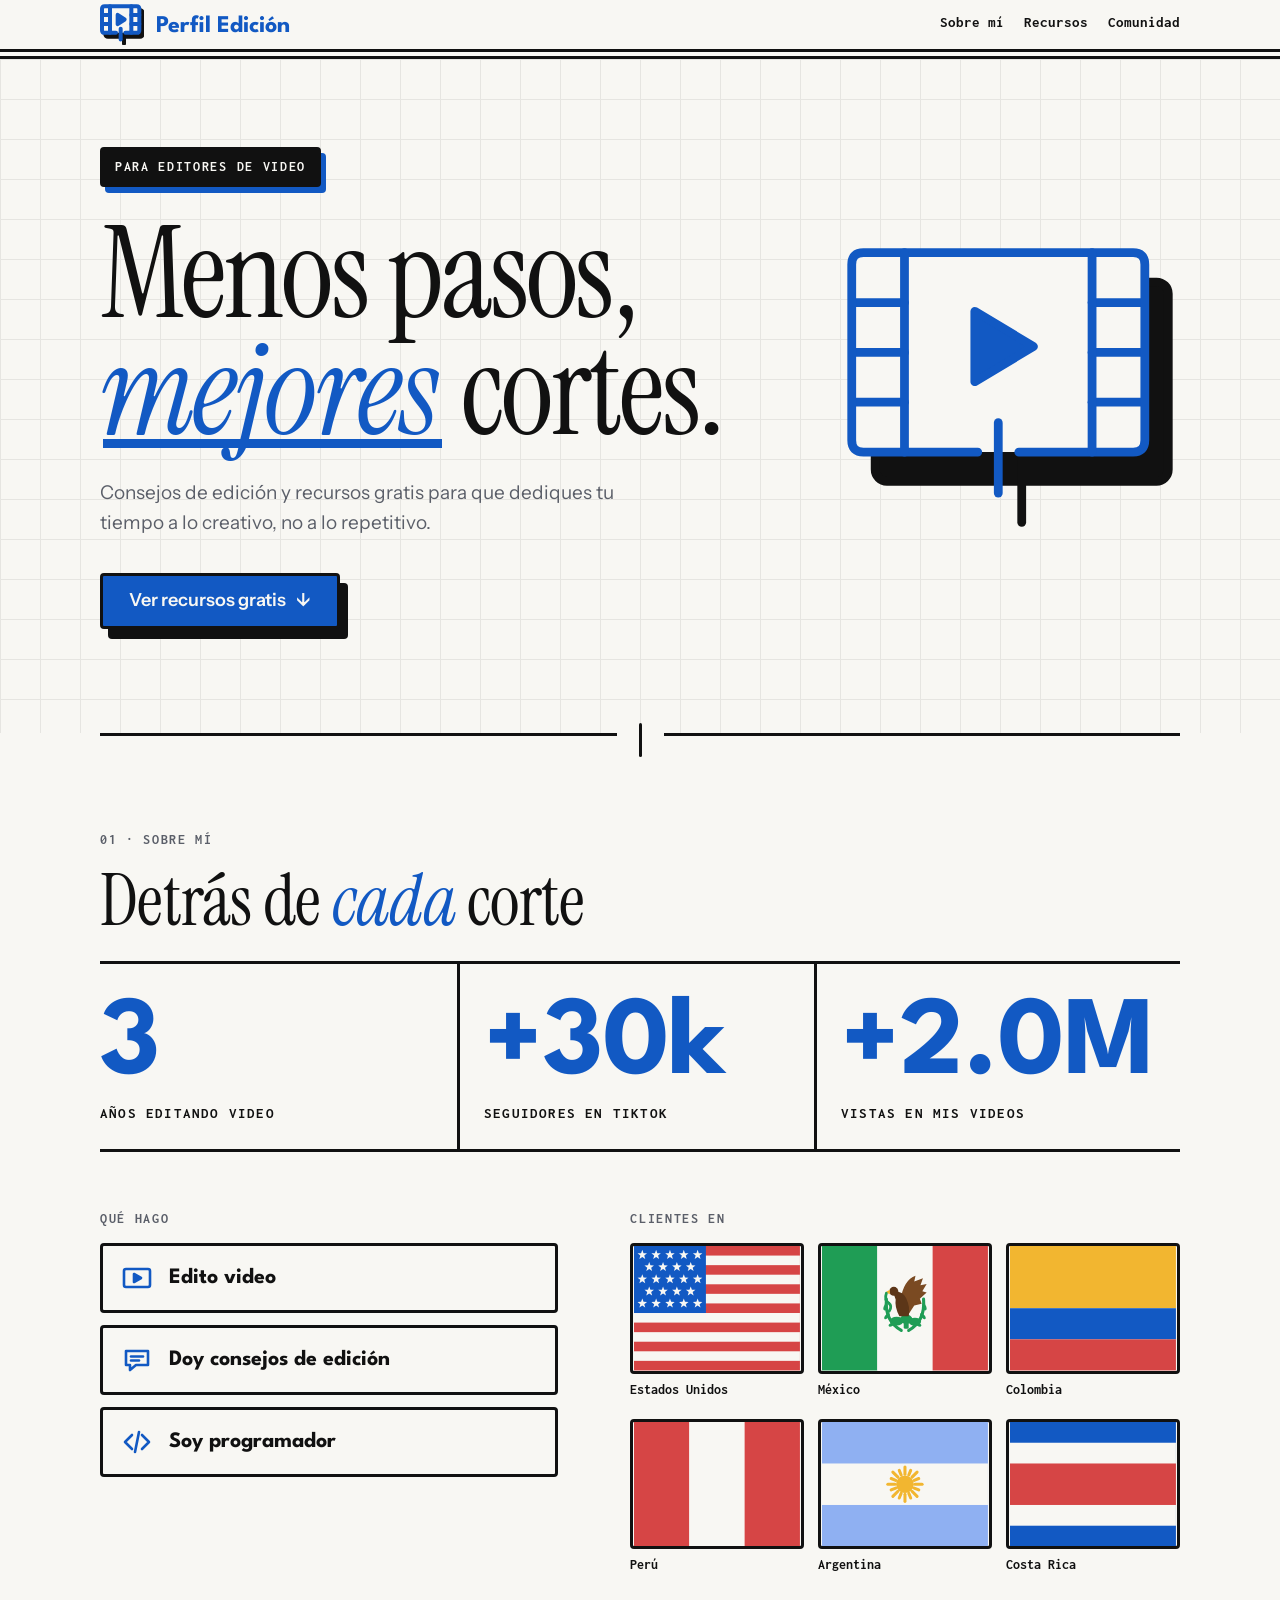
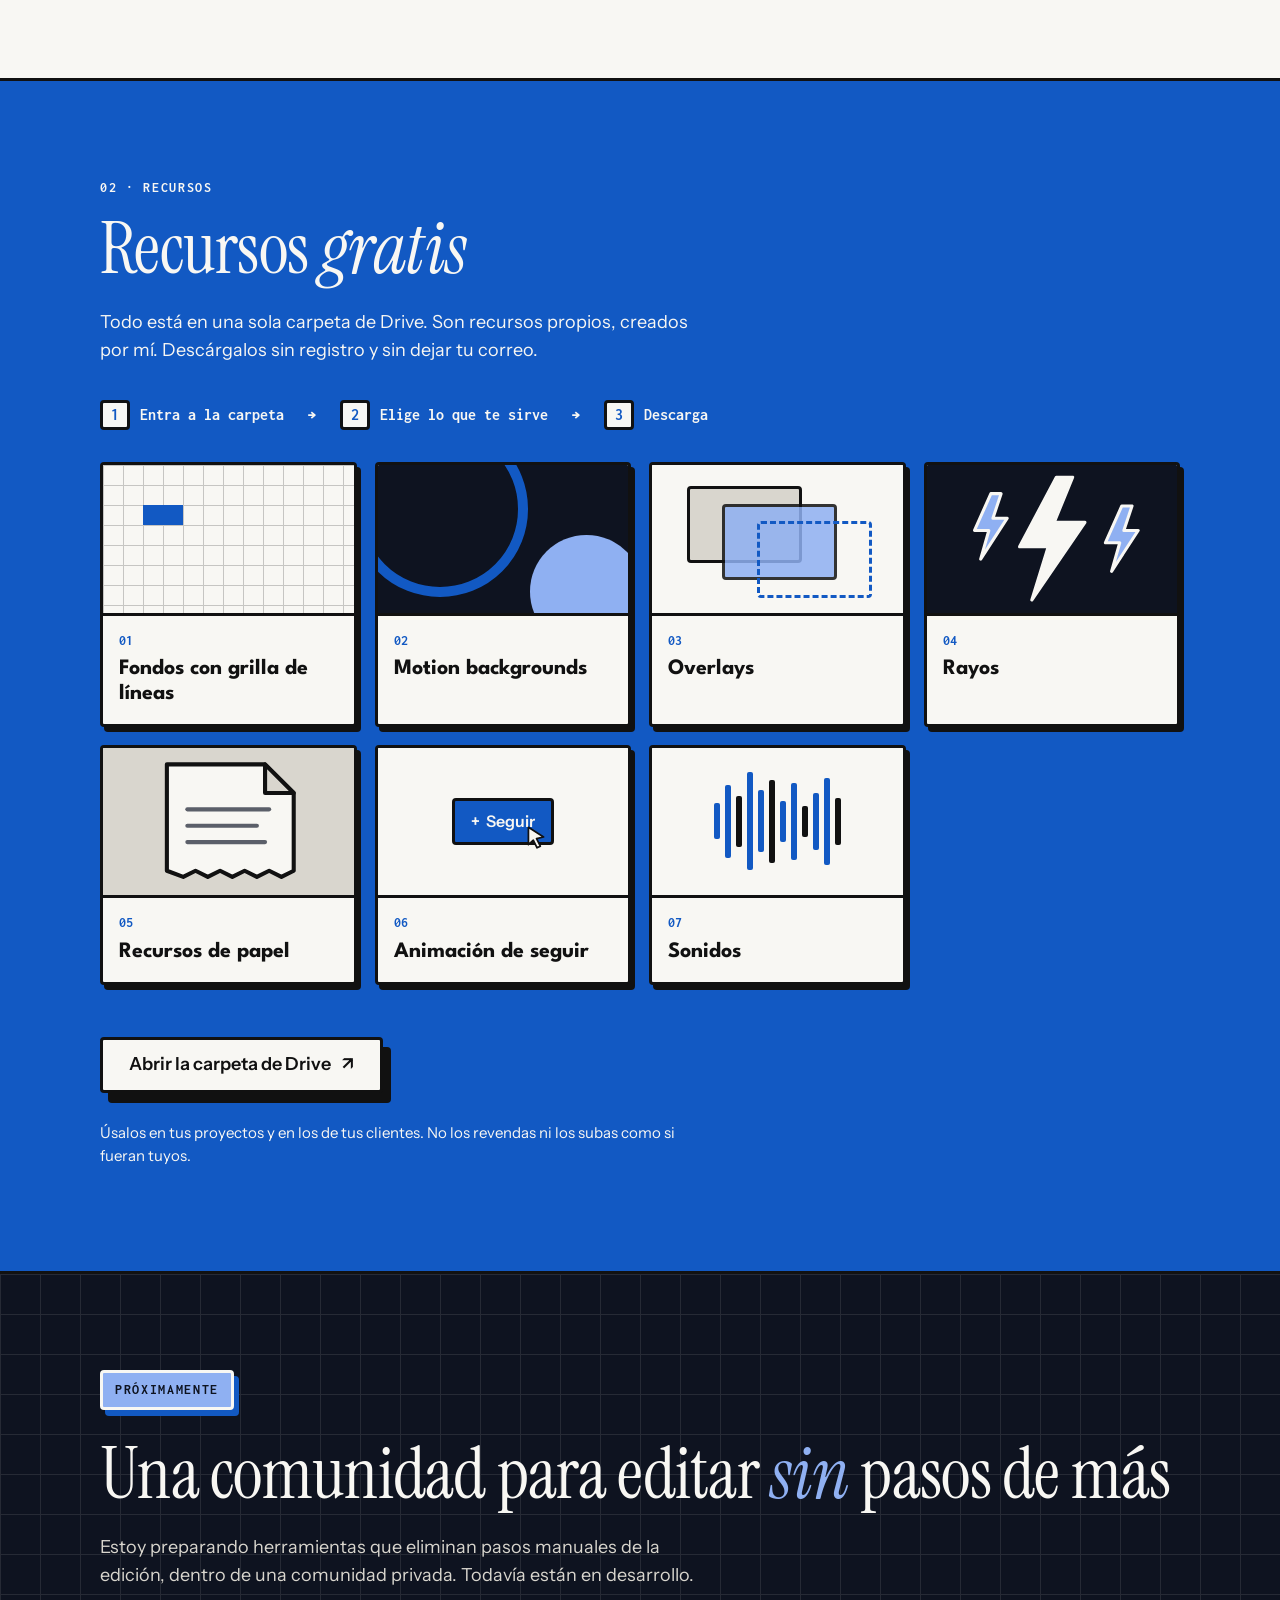
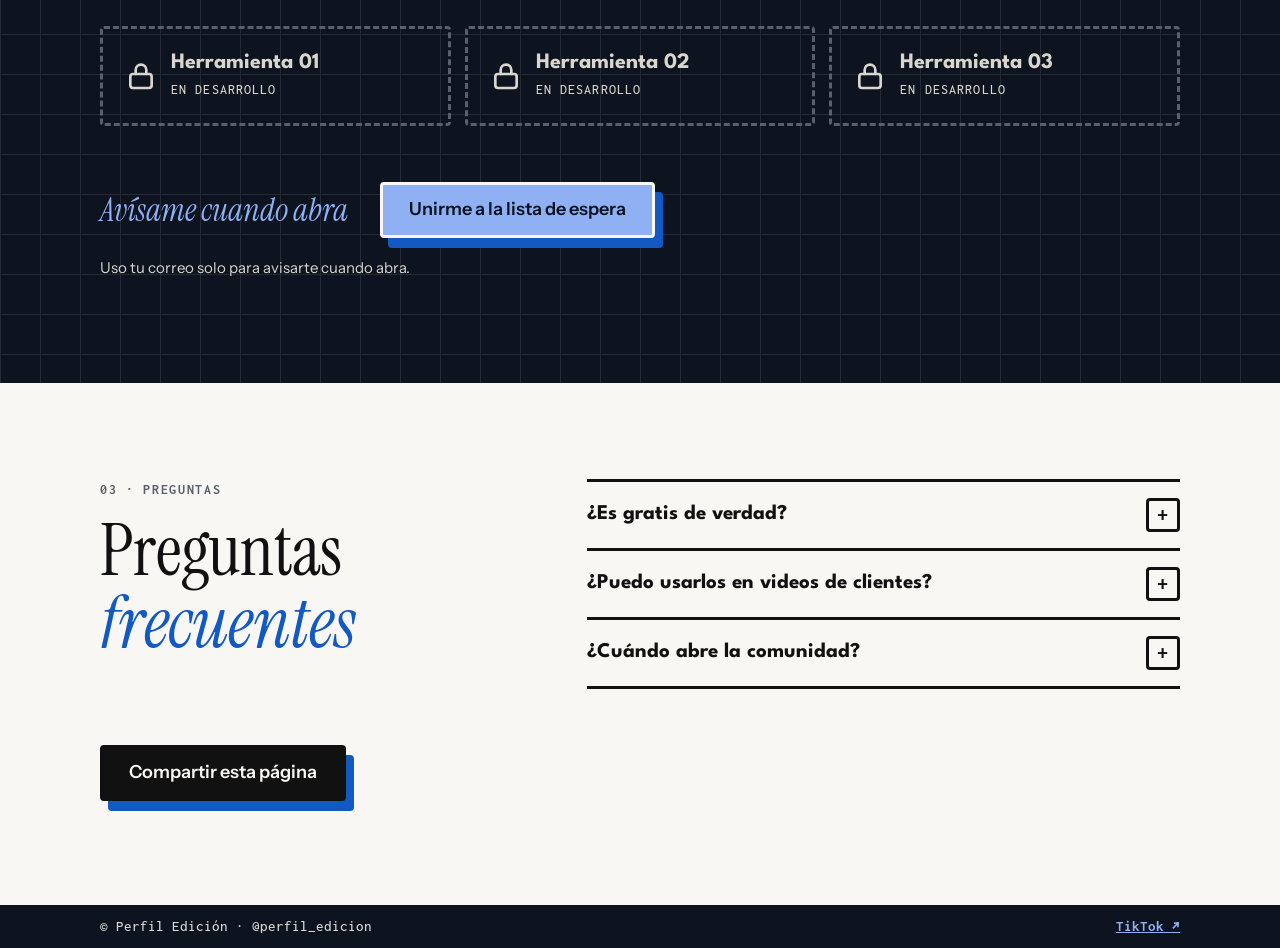
==== index.html @ 61102e48 "Landing de Perfil Edición Página estática: portada, sobre mí, recursos gratis (Drive), comunidad pró" ====
<!DOCTYPE html>
<html lang="es">
<head>
  <meta charset="utf-8">
  <meta name="viewport" content="width=device-width, initial-scale=1">

  <!-- ===== METADATOS ===== -->
  <title>Perfil Edición · Recursos y consejos para editores de video</title>
  <meta name="description" content="Consejos de edición y recursos gratis para editores de video: fondos, overlays, sonidos y más. Pronto, una comunidad con herramientas que eliminan pasos manuales.">
  <meta name="theme-color" content="#F8F7F3">

  <!-- =========================================================
       DOMINIO DEL SITIO — CAMBIA AQUÍ CUANDO LO TENGAS
       Reemplaza "https://perfil-edicion.vercel.app" en las 3 líneas
       de abajo (canonical, og:url y og:image) por tu dominio final.
       Va escrito en el HTML (no en main.js) porque WhatsApp,
       Instagram y Google leen estas etiquetas sin ejecutar JavaScript.
       ========================================================= -->
  <link rel="canonical" href="https://perfil-edicion.vercel.app/">
  <meta property="og:url" content="https://perfil-edicion.vercel.app/">
  <meta property="og:image" content="https://perfil-edicion.vercel.app/og-image.png">

  <!-- Open Graph: lo que se ve al compartir el enlace -->
  <meta property="og:type" content="website">
  <meta property="og:locale" content="es_LA">
  <meta property="og:site_name" content="Perfil Edición">
  <meta property="og:title" content="Perfil Edición · Menos pasos, mejores cortes.">
  <meta property="og:description" content="Consejos de edición y recursos gratis para editores de video.">
  <meta property="og:image:width" content="1200">
  <meta property="og:image:height" content="630">
  <meta property="og:image:alt" content="Logo de Perfil Edición y el lema Menos pasos, mejores cortes.">
  <meta name="twitter:card" content="summary_large_image">

  <!-- Favicon: el símbolo en su versión avatar -->
  <link rel="icon" href="favicon.svg" type="image/svg+xml">

  <!-- ===== FUENTES (Google Fonts, licencia OFL) ===== -->
  <link rel="preconnect" href="https://fonts.googleapis.com">
  <link rel="preconnect" href="https://fonts.gstatic.com" crossorigin>
  <link href="https://fonts.googleapis.com/css2?family=League+Spartan:wght@700&family=Instrument+Serif:ital@0;1&family=Instrument+Sans:wght@400;500;600&family=Inconsolata:wght@500;700&display=swap" rel="stylesheet">

  <link rel="stylesheet" href="styles.css">

  <!-- =========================================================
       ANALÍTICA — pega aquí el script cuando lo tengas
       (por ejemplo, Vercel Web Analytics o Plausible).
       Ejemplo Vercel:
       <script defer src="/_vercel/insights/script.js"></script>
       ========================================================= -->
</head>
<body>
  <a class="saltar" href="#contenido">Saltar al contenido</a>

  <!-- ===================================================== -->
  <!-- 1. CABECERA (con barra de progreso del scroll)         -->
  <!-- ===================================================== -->
  <header class="cabecera">
    <div class="contenedor cabecera__fila">
      <a class="logo" href="#inicio" aria-label="Perfil Edición, ir al inicio">
        <svg class="logo__simbolo" viewBox="17 19 66 61" aria-hidden="true" focusable="false">
          <g transform="translate(5 6)" fill="#111111" stroke="#111111" stroke-width="6" stroke-linecap="round" stroke-linejoin="round"><rect x="20" y="22" width="56" height="40" rx="4"/><line x1="48" y1="56" x2="48" y2="72"/></g>
          <rect x="20" y="22" width="56" height="40" rx="4" fill="#F8F7F3"/>
          <g fill="none" stroke="#1259C3" stroke-width="6" stroke-linecap="round" stroke-linejoin="round">
            <path d="M55 62 H72 Q76 62 76 58 V26 Q76 22 72 22 H24 Q20 22 20 26 V58 Q20 62 24 62 H41"/>
            <line x1="32" y1="22" x2="32" y2="62"/><line x1="64" y1="22" x2="64" y2="62"/>
            <line x1="20" y1="35.3" x2="32" y2="35.3"/><line x1="20" y1="48.7" x2="32" y2="48.7"/>
            <line x1="64" y1="35.3" x2="76" y2="35.3"/><line x1="64" y1="48.7" x2="76" y2="48.7"/>
            <polygon points="43.5,35 54,42 43.5,49" fill="#1259C3"/>
            <line x1="48" y1="56" x2="48" y2="72"/>
          </g>
        </svg>
        <span class="logo__nombre">Perfil Edición</span>
      </a>
      <nav class="nav" aria-label="Secciones">
        <a href="#sobre-mi">Sobre mí</a>
        <a href="#recursos">Recursos</a>
        <a href="#comunidad">Comunidad</a>
      </nav>
    </div>
    <!-- Barra de progreso del scroll (decorativa) -->
    <div class="progreso" aria-hidden="true"><div class="progreso__barra"></div></div>
  </header>

  <main id="contenido">

    <!-- ===================================================== -->
    <!-- 2. PORTADA                                             -->
    <!-- ===================================================== -->
    <section class="portada fondo-grilla" id="inicio">
      <div class="contenedor portada__grid">
        <div class="portada__texto">
          <p class="sello sello--tinta">Para editores de video</p>
          <h1 class="titular">Menos pasos, <em class="subrayado">mejores</em> cortes.</h1>
          <p class="bajada">Consejos de edición y recursos gratis para que dediques tu tiempo a lo creativo, no a lo repetitivo.</p>
          <a class="boton boton--acento" href="#recursos">Ver recursos gratis <span aria-hidden="true">↓</span></a>
        </div>

        <div class="portada__visual">
          <!-- Símbolo animado: la tira avanza, el play late y el corte baja y sube.
               Se muestra mientras no haya video (ver VIDEO_PORTADA en main.js). -->
          <svg class="portada__simbolo simbolo-animado" data-simbolo viewBox="0 0 116 100" role="img" aria-label="Símbolo de Perfil Edición: una tira de película con un botón de play y una marca de corte">
            <defs><clipPath id="clip-tira"><rect x="4" y="4" width="100" height="68" rx="4"/></clipPath></defs>
            <g transform="translate(8 10)" fill="#111111" stroke="#111111" stroke-width="3" stroke-linecap="round" stroke-linejoin="round">
              <rect x="4" y="4" width="100" height="68" rx="4"/>
              <line class="anim-corte" x1="54" y1="62" x2="54" y2="86"/>
            </g>
            <rect x="4" y="4" width="100" height="68" rx="4" fill="#F8F7F3"/>
            <g fill="none" stroke="#1259C3" stroke-width="3" stroke-linecap="round" stroke-linejoin="round">
              <!-- Perforaciones que se desplazan (recortadas al marco) -->
              <g clip-path="url(#clip-tira)">
                <g class="anim-tira">
                  <line x1="4" y1="-13" x2="22" y2="-13"/><line x1="4" y1="4" x2="22" y2="4"/><line x1="4" y1="21" x2="22" y2="21"/><line x1="4" y1="38" x2="22" y2="38"/><line x1="4" y1="55" x2="22" y2="55"/>
                  <line x1="86" y1="-13" x2="104" y2="-13"/><line x1="86" y1="4" x2="104" y2="4"/><line x1="86" y1="21" x2="104" y2="21"/><line x1="86" y1="38" x2="104" y2="38"/><line x1="86" y1="55" x2="104" y2="55"/>
                </g>
              </g>
              <path d="M61 72 H100 Q104 72 104 68 V8 Q104 4 100 4 H8 Q4 4 4 8 V68 Q4 72 8 72 H47"/>
              <line x1="22" y1="4" x2="22" y2="72"/><line x1="86" y1="4" x2="86" y2="72"/>
              <polygon class="anim-play" points="46,24 66,36 46,48" fill="#1259C3"/>
              <line class="anim-corte" x1="54" y1="62" x2="54" y2="86"/>
            </g>
          </svg>

          <!-- Hueco para video: oculto hasta que completes VIDEO_PORTADA en main.js -->
          <figure class="celular" data-video-marco hidden>
            <span class="celular__parlante" aria-hidden="true"></span>
            <video class="celular__video" muted loop playsinline preload="none" aria-label="Clip corto de mis ediciones"></video>
            <button class="celular__pausa" type="button" data-video-pausa aria-pressed="false">Pausar video</button>
          </figure>
        </div>
      </div>
    </section>

    <!-- Separador con marca de corte -->
    <div class="corte aparecer" aria-hidden="true"><span class="corte__linea"></span><span class="corte__marca"></span><span class="corte__linea"></span></div>

    <!-- ===================================================== -->
    <!-- 3. SOBRE MÍ (sin foto: no salgo en cámara)             -->
    <!-- ===================================================== -->
    <section class="seccion seccion--sobre" id="sobre-mi" aria-labelledby="t-sobre">
      <div class="contenedor">
        <p class="etiqueta">01 · Sobre mí</p>
        <h2 class="titulo" id="t-sobre">Detrás de <em>cada</em> corte</h2>

        <!-- Tres datos grandes: el número final está escrito aquí;
             main.js solo lo anima desde 0 al aparecer. -->
        <ul class="datos aparecer escalonado" role="list" data-contadores>
          <li class="dato"><span class="dato__num" data-contar="3">3</span><span class="dato__txt">años editando video</span></li>
          <li class="dato"><span class="dato__num" data-contar="30" data-prefijo="+" data-sufijo="k">+30k</span><span class="dato__txt">seguidores en TikTok</span></li>
          <li class="dato"><span class="dato__num" data-contar="2" data-prefijo="+" data-sufijo="M" data-decimales="1">+2M</span><span class="dato__txt">vistas en mis videos</span></li>
        </ul>

        <div class="sobre__grid">
          <!-- Qué hago -->
          <div>
            <h3 class="etiqueta">Qué hago</h3>
            <ul class="hago aparecer escalonado" role="list">
              <li class="hago__item">
                <svg viewBox="0 0 32 32" aria-hidden="true" focusable="false"><rect x="3" y="7" width="26" height="18" rx="2"/><path d="M13 12 L20 16 L13 20 Z" class="relleno"/></svg>
                <span>Edito video</span>
              </li>
              <li class="hago__item">
                <svg viewBox="0 0 32 32" aria-hidden="true" focusable="false"><path d="M5 7 H27 V21 H15 L9 26 V21 H5 Z"/><line x1="10" y1="12.5" x2="22" y2="12.5"/><line x1="10" y1="16.5" x2="18" y2="16.5"/></svg>
                <span>Doy consejos de edición</span>
              </li>
              <li class="hago__item">
                <svg viewBox="0 0 32 32" aria-hidden="true" focusable="false"><path d="M11 9 L4 16 L11 23"/><path d="M21 9 L28 16 L21 23"/><path d="M18 6 L14 26"/></svg>
                <span>Soy programador</span>
              </li>
            </ul>
          </div>

          <!-- Clientes en: banderas dibujadas en SVG (sin emojis) -->
          <div>
            <h3 class="etiqueta">Clientes en</h3>
            <ul class="banderas aparecer escalonado" role="list">
              <li class="bandera">
                <svg class="bandera__svg" viewBox="0 0 60 45" aria-hidden="true" focusable="false">
                  <rect width="60" height="45" fill="#D64545"/>
                  <g fill="#F8F7F3"><rect y="3.46" width="60" height="3.46"/><rect y="10.38" width="60" height="3.46"/><rect y="17.3" width="60" height="3.46"/><rect y="24.23" width="60" height="3.46"/><rect y="31.15" width="60" height="3.46"/><rect y="38.07" width="60" height="3.46"/></g>
                  <rect width="26" height="24.23" fill="#1259C3"/>
                  <g fill="#F8F7F3"><polygon points="3.00,1.40 3.44,2.59 4.71,2.64 3.71,3.43 4.06,4.66 3.00,3.95 1.94,4.66 2.29,3.43 1.29,2.64 2.56,2.59"/><polygon points="8.00,1.40 8.44,2.59 9.71,2.64 8.71,3.43 9.06,4.66 8.00,3.95 6.94,4.66 7.29,3.43 6.29,2.64 7.56,2.59"/><polygon points="13.00,1.40 13.44,2.59 14.71,2.64 13.71,3.43 14.06,4.66 13.00,3.95 11.94,4.66 12.29,3.43 11.29,2.64 12.56,2.59"/><polygon points="18.00,1.40 18.44,2.59 19.71,2.64 18.71,3.43 19.06,4.66 18.00,3.95 16.94,4.66 17.29,3.43 16.29,2.64 17.56,2.59"/><polygon points="23.00,1.40 23.44,2.59 24.71,2.64 23.71,3.43 24.06,4.66 23.00,3.95 21.94,4.66 22.29,3.43 21.29,2.64 22.56,2.59"/><polygon points="5.50,5.80 5.94,6.99 7.21,7.04 6.21,7.83 6.56,9.06 5.50,8.35 4.44,9.06 4.79,7.83 3.79,7.04 5.06,6.99"/><polygon points="10.50,5.80 10.94,6.99 12.21,7.04 11.21,7.83 11.56,9.06 10.50,8.35 9.44,9.06 9.79,7.83 8.79,7.04 10.06,6.99"/><polygon points="15.50,5.80 15.94,6.99 17.21,7.04 16.21,7.83 16.56,9.06 15.50,8.35 14.44,9.06 14.79,7.83 13.79,7.04 15.06,6.99"/><polygon points="20.50,5.80 20.94,6.99 22.21,7.04 21.21,7.83 21.56,9.06 20.50,8.35 19.44,9.06 19.79,7.83 18.79,7.04 20.06,6.99"/><polygon points="3.00,10.20 3.44,11.39 4.71,11.44 3.71,12.23 4.06,13.46 3.00,12.75 1.94,13.46 2.29,12.23 1.29,11.44 2.56,11.39"/><polygon points="8.00,10.20 8.44,11.39 9.71,11.44 8.71,12.23 9.06,13.46 8.00,12.75 6.94,13.46 7.29,12.23 6.29,11.44 7.56,11.39"/><polygon points="13.00,10.20 13.44,11.39 14.71,11.44 13.71,12.23 14.06,13.46 13.00,12.75 11.94,13.46 12.29,12.23 11.29,11.44 12.56,11.39"/><polygon points="18.00,10.20 18.44,11.39 19.71,11.44 18.71,12.23 19.06,13.46 18.00,12.75 16.94,13.46 17.29,12.23 16.29,11.44 17.56,11.39"/><polygon points="23.00,10.20 23.44,11.39 24.71,11.44 23.71,12.23 24.06,13.46 23.00,12.75 21.94,13.46 22.29,12.23 21.29,11.44 22.56,11.39"/><polygon points="5.50,14.60 5.94,15.79 7.21,15.84 6.21,16.63 6.56,17.86 5.50,17.15 4.44,17.86 4.79,16.63 3.79,15.84 5.06,15.79"/><polygon points="10.50,14.60 10.94,15.79 12.21,15.84 11.21,16.63 11.56,17.86 10.50,17.15 9.44,17.86 9.79,16.63 8.79,15.84 10.06,15.79"/><polygon points="15.50,14.60 15.94,15.79 17.21,15.84 16.21,16.63 16.56,17.86 15.50,17.15 14.44,17.86 14.79,16.63 13.79,15.84 15.06,15.79"/><polygon points="20.50,14.60 20.94,15.79 22.21,15.84 21.21,16.63 21.56,17.86 20.50,17.15 19.44,17.86 19.79,16.63 18.79,15.84 20.06,15.79"/><polygon points="3.00,19.00 3.44,20.19 4.71,20.24 3.71,21.03 4.06,22.26 3.00,21.55 1.94,22.26 2.29,21.03 1.29,20.24 2.56,20.19"/><polygon points="8.00,19.00 8.44,20.19 9.71,20.24 8.71,21.03 9.06,22.26 8.00,21.55 6.94,22.26 7.29,21.03 6.29,20.24 7.56,20.19"/><polygon points="13.00,19.00 13.44,20.19 14.71,20.24 13.71,21.03 14.06,22.26 13.00,21.55 11.94,22.26 12.29,21.03 11.29,20.24 12.56,20.19"/><polygon points="18.00,19.00 18.44,20.19 19.71,20.24 18.71,21.03 19.06,22.26 18.00,21.55 16.94,22.26 17.29,21.03 16.29,20.24 17.56,20.19"/><polygon points="23.00,19.00 23.44,20.19 24.71,20.24 23.71,21.03 24.06,22.26 23.00,21.55 21.94,22.26 22.29,21.03 21.29,20.24 22.56,20.19"/></g>
                </svg>
                <span>Estados Unidos</span>
              </li>
              <li class="bandera">
                <svg class="bandera__svg" viewBox="0 0 60 45" aria-hidden="true" focusable="false">
                  <rect width="20" height="45" fill="#1F9D55"/><rect x="20" width="20" height="45" fill="#F8F7F3"/><rect x="40" width="20" height="45" fill="#D64545"/>
                  <!-- Escudo simplificado: águila sobre el nopal, serpiente y laurel -->
                  <g transform="translate(30 22) scale(1.12) translate(-30 -22)">
                  <g fill="none" stroke="#1F9D55" stroke-width="1" stroke-linecap="round"><path d="M24 19.5 Q23.4 26.5 28.8 29.6"/><path d="M36 19.5 Q36.6 26.5 31.2 29.6"/></g>
                  <g fill="#1F9D55"><ellipse cx="23.7" cy="22" rx="1.2" ry=".55" transform="rotate(-70 23.7 22)"/><ellipse cx="24.2" cy="25" rx="1.2" ry=".55" transform="rotate(-50 24.2 25)"/><ellipse cx="25.8" cy="27.6" rx="1.2" ry=".55" transform="rotate(-30 25.8 27.6)"/><ellipse cx="36.3" cy="22" rx="1.2" ry=".55" transform="rotate(70 36.3 22)"/><ellipse cx="35.8" cy="25" rx="1.2" ry=".55" transform="rotate(50 35.8 25)"/><ellipse cx="34.2" cy="27.6" rx="1.2" ry=".55" transform="rotate(30 34.2 27.6)"/></g>
                  <g fill="#1F9D55"><ellipse cx="27.3" cy="26.6" rx="2.2" ry="1.4"/><ellipse cx="30.4" cy="26" rx="2" ry="1.5"/><ellipse cx="33.2" cy="26.8" rx="2" ry="1.3"/><rect x="29.6" y="26.5" width="1.6" height="2.6" rx=".5"/></g>
                  <path d="M28.6 19.6 Q29.6 13.4 33.4 12 L33 13.8 L35.8 12.8 L35 15 L37 14.6 L35.6 17 L37 17.4 L34.8 19.4 L35.4 21 L33 21.6 L31 24.6 Z" fill="#7A4A22"/>
                  <path d="M26.2 17.4 Q28.8 16.4 30.4 19.2 Q31.8 22.2 31.2 25 L28.2 25 Q26.6 22 27 19.6 Z" fill="#5C3618"/>
                  <circle cx="26.4" cy="17" r="1.45" fill="#5C3618"/>
                  <polygon points="25.1,16.5 23.7,17.3 25.1,17.9" fill="#F2B630"/>
                  <path d="M24 17.6 Q23.2 19.8 24.8 20.8 Q26 21.8 24.9 23.4" fill="none" stroke="#1F9D55" stroke-width=".9" stroke-linecap="round"/>
                  </g>
                </svg>
                <span>México</span>
              </li>
              <li class="bandera">
                <svg class="bandera__svg" viewBox="0 0 60 45" aria-hidden="true" focusable="false">
                  <rect width="60" height="22.5" fill="#F2B630"/><rect y="22.5" width="60" height="11.25" fill="#1259C3"/><rect y="33.75" width="60" height="11.25" fill="#D64545"/>
                </svg>
                <span>Colombia</span>
              </li>
              <li class="bandera">
                <svg class="bandera__svg" viewBox="0 0 60 45" aria-hidden="true" focusable="false">
                  <rect width="20" height="45" fill="#D64545"/><rect x="20" width="20" height="45" fill="#F8F7F3"/><rect x="40" width="20" height="45" fill="#D64545"/>
                </svg>
                <span>Perú</span>
              </li>
              <li class="bandera">
                <svg class="bandera__svg" viewBox="0 0 60 45" aria-hidden="true" focusable="false">
                  <rect width="60" height="45" fill="#8FB0F2"/><rect y="15" width="60" height="15" fill="#F8F7F3"/>
                  <!-- Sol de Mayo simplificado -->
                  <g stroke="#F2B630" stroke-width="1.1" stroke-linecap="round"><line x1="33.60" y1="22.50" x2="36.20" y2="22.50"/><line x1="33.33" y1="23.88" x2="34.99" y2="24.57"/><line x1="32.55" y1="25.05" x2="34.38" y2="26.88"/><line x1="31.38" y1="25.83" x2="32.07" y2="27.49"/><line x1="30.00" y1="26.10" x2="30.00" y2="28.70"/><line x1="28.62" y1="25.83" x2="27.93" y2="27.49"/><line x1="27.45" y1="25.05" x2="25.62" y2="26.88"/><line x1="26.67" y1="23.88" x2="25.01" y2="24.57"/><line x1="26.40" y1="22.50" x2="23.80" y2="22.50"/><line x1="26.67" y1="21.12" x2="25.01" y2="20.43"/><line x1="27.45" y1="19.95" x2="25.62" y2="18.12"/><line x1="28.62" y1="19.17" x2="27.93" y2="17.51"/><line x1="30.00" y1="18.90" x2="30.00" y2="16.30"/><line x1="31.38" y1="19.17" x2="32.07" y2="17.51"/><line x1="32.55" y1="19.95" x2="34.38" y2="18.12"/><line x1="33.33" y1="21.12" x2="34.99" y2="20.43"/></g>
                  <circle cx="30" cy="22.5" r="3.2" fill="#F2B630"/>
                </svg>
                <span>Argentina</span>
              </li>
              <li class="bandera">
                <svg class="bandera__svg" viewBox="0 0 60 45" aria-hidden="true" focusable="false">
                  <rect width="60" height="45" fill="#1259C3"/><rect y="7.5" width="60" height="30" fill="#F8F7F3"/><rect y="15" width="60" height="15" fill="#D64545"/>
                </svg>
                <span>Costa Rica</span>
              </li>
            </ul>
          </div>
        </div>
      </div>
    </section>

    <!-- ===================================================== -->
    <!-- 4. RECURSOS GRATIS (fondo azul de marca)               -->
    <!-- ===================================================== -->
    <section class="seccion seccion--acento" id="recursos" aria-labelledby="t-recursos">
      <div class="contenedor">
        <p class="etiqueta">02 · Recursos</p>
        <h2 class="titulo" id="t-recursos">Recursos <em>gratis</em></h2>
        <p class="intro">Todo está en una sola carpeta de Drive. Son recursos propios, creados por mí. Descárgalos sin registro y sin dejar tu correo.</p>

        <!-- Mini explicación en 3 pasos -->
        <ol class="pasos aparecer escalonado">
          <li><span class="pasos__n">1</span>Entra a la carpeta</li>
          <li><span class="pasos__n">2</span>Elige lo que te sirve</li>
          <li><span class="pasos__n">3</span>Descarga</li>
        </ol>

        <!-- Las 7 categorías.
             MINIATURAS REALES: para cambiar una vista previa dibujada por una foto,
             reemplaza el contenido de su <div class="recurso__vista"> por:
             <img src="miniaturas/nombre.webp" alt="" width="400" height="240" loading="lazy">
             (alt vacío porque el título de la tarjeta ya lo describe). -->
        <ul class="recursos aparecer escalonado" role="list">
          <li class="recurso">
            <div class="recurso__vista vista-grilla" aria-hidden="true"><span class="vista-grilla__bloque"></span></div>
            <div class="recurso__pie"><span class="recurso__n">01</span><h3 class="recurso__t">Fondos con grilla de líneas</h3></div>
          </li>
          <li class="recurso">
            <div class="recurso__vista vista-motion" aria-hidden="true"><span class="vista-motion__a"></span><span class="vista-motion__b"></span></div>
            <div class="recurso__pie"><span class="recurso__n">02</span><h3 class="recurso__t">Motion backgrounds</h3></div>
          </li>
          <li class="recurso">
            <div class="recurso__vista vista-overlay" aria-hidden="true"><span></span><span></span><span></span></div>
            <div class="recurso__pie"><span class="recurso__n">03</span><h3 class="recurso__t">Overlays</h3></div>
          </li>
          <li class="recurso">
            <div class="recurso__vista vista-rayos" aria-hidden="true">
              <svg viewBox="0 0 120 72"><polygon class="rayo rayo--1" points="62,6 44,40 58,40 50,66 76,28 61,28 70,6" /><polygon class="rayo rayo--2" points="30,14 22,32 29,32 25,46 38,26 31,26 35,14"/><polygon class="rayo rayo--3" points="94,20 86,38 93,38 89,52 102,32 95,32 99,20"/></svg>
            </div>
            <div class="recurso__pie"><span class="recurso__n">04</span><h3 class="recurso__t">Rayos</h3></div>
          </li>
          <li class="recurso">
            <div class="recurso__vista vista-papel" aria-hidden="true">
              <svg viewBox="0 0 120 72"><path class="hoja" d="M30 8 H78 L92 22 V60 L86 63 L80 60 L74 63 L68 60 L62 63 L56 60 L50 63 L44 60 L38 63 L30 60 Z"/><path class="doblez" d="M78 8 V22 H92 Z"/><line x1="40" y1="30" x2="80" y2="30"/><line x1="40" y1="38" x2="74" y2="38"/><line x1="40" y1="46" x2="78" y2="46"/></svg>
            </div>
            <div class="recurso__pie"><span class="recurso__n">05</span><h3 class="recurso__t">Recursos de papel</h3></div>
          </li>
          <li class="recurso">
            <div class="recurso__vista vista-seguir" aria-hidden="true">
              <span class="vista-seguir__boton"><span class="vista-seguir__mas">+</span>Seguir</span>
              <svg class="vista-seguir__cursor" viewBox="0 0 24 24"><path d="M5 3 L19 12 L12.5 13.5 L16 20.5 L13 22 L9.5 15 L5 19 Z"/></svg>
            </div>
            <div class="recurso__pie"><span class="recurso__n">06</span><h3 class="recurso__t">Animación de seguir</h3></div>
          </li>
          <li class="recurso">
            <div class="recurso__vista vista-sonido" aria-hidden="true">
              <span style="--h:.35"></span><span style="--h:.7"></span><span style="--h:.5"></span><span style="--h:.95"></span><span style="--h:.6"></span><span style="--h:.8"></span><span style="--h:.4"></span><span style="--h:.75"></span><span style="--h:.3"></span><span style="--h:.55"></span><span style="--h:.85"></span><span style="--h:.45"></span>
            </div>
            <div class="recurso__pie"><span class="recurso__n">07</span><h3 class="recurso__t">Sonidos</h3></div>
          </li>
        </ul>

        <!-- El enlace real se define en main.js (ENLACE_DRIVE). Este href es solo respaldo. -->
        <a class="boton boton--papel" data-enlace="drive" href="https://drive.google.com/drive/folders/1FXDxT6zBFRgM-xHpAlX5bew2_E1DRwOv" target="_blank" rel="noopener">
          Abrir la carpeta de Drive <span aria-hidden="true">↗</span><span class="solo-lector"> (se abre en una pestaña nueva)</span>
        </a>
        <p class="licencia">Úsalos en tus proyectos y en los de tus clientes. No los revendas ni los subas como si fueran tuyos.</p>
      </div>
    </section>

    <!-- ===================================================== -->
    <!-- 5. COMUNIDAD · PRÓXIMAMENTE (fondo noche)              -->
    <!-- ===================================================== -->
    <section class="seccion seccion--noche fondo-grilla--oscura" id="comunidad" aria-labelledby="t-comunidad">
      <div class="contenedor">
        <p class="sello sello--claro">Próximamente</p>
        <h2 class="titulo" id="t-comunidad">Una comunidad para editar <em>sin</em> pasos de más</h2>
        <p class="intro">Estoy preparando herramientas que eliminan pasos manuales de la edición, dentro de una comunidad privada. Todavía están en desarrollo.</p>

        <!-- Tarjetas bloqueadas: sin nombres ni funciones hasta que existan.
             El candado se sacude al pasar el mouse o al tocar la tarjeta. -->
        <ul class="bloqueadas aparecer escalonado" role="list">
          <li class="bloqueada" data-bloqueada>
            <svg class="candado" viewBox="0 0 24 24" aria-hidden="true" focusable="false"><rect x="4" y="10.5" width="16" height="10.5" rx="2"/><path d="M8 10.5V7.5a4 4 0 0 1 8 0v3"/></svg>
            <h3 class="bloqueada__t">Herramienta 01</h3>
            <span class="bloqueada__e">En desarrollo</span>
          </li>
          <li class="bloqueada" data-bloqueada>
            <svg class="candado" viewBox="0 0 24 24" aria-hidden="true" focusable="false"><rect x="4" y="10.5" width="16" height="10.5" rx="2"/><path d="M8 10.5V7.5a4 4 0 0 1 8 0v3"/></svg>
            <h3 class="bloqueada__t">Herramienta 02</h3>
            <span class="bloqueada__e">En desarrollo</span>
          </li>
          <li class="bloqueada" data-bloqueada>
            <svg class="candado" viewBox="0 0 24 24" aria-hidden="true" focusable="false"><rect x="4" y="10.5" width="16" height="10.5" rx="2"/><path d="M8 10.5V7.5a4 4 0 0 1 8 0v3"/></svg>
            <h3 class="bloqueada__t">Herramienta 03</h3>
            <span class="bloqueada__e">En desarrollo</span>
          </li>
        </ul>

        <div class="espera">
          <p class="espera__frase">Avísame cuando abra</p>
          <!-- main.js activa este botón solo si ENLACE_LISTA_ESPERA tiene un enlace.
               Mientras esté vacío, se muestra apagado y no lleva a ningún lado. -->
          <a class="boton boton--claro" data-enlace="espera" role="link" aria-disabled="true" aria-describedby="nota-correo">
            <span data-texto-boton>Lista de espera: pronto</span>
          </a>
          <p class="espera__nota" id="nota-correo">Uso tu correo solo para avisarte cuando abra.</p>
        </div>
      </div>
    </section>

    <!-- ===================================================== -->
    <!-- 6. PREGUNTAS FRECUENTES                               -->
    <!-- ===================================================== -->
    <section class="seccion seccion--faq" id="preguntas" aria-labelledby="t-faq">
      <div class="contenedor faq__grid">
        <div>
          <p class="etiqueta">03 · Preguntas</p>
          <h2 class="titulo" id="t-faq">Preguntas <em>frecuentes</em></h2>
        </div>
        <div class="faq aparecer escalonado">
          <details class="faq__item">
            <summary>¿Es gratis de verdad?</summary>
            <p>Sí. Entras a la carpeta y descargas lo que quieras, sin registro y sin dejar tu correo.</p>
          </details>
          <details class="faq__item">
            <summary>¿Puedo usarlos en videos de clientes?</summary>
            <p>Sí. Puedes usarlos en tus proyectos y en los de tus clientes. Lo único que no puedes hacer es revenderlos o subirlos como si fueran tuyos.</p>
          </details>
          <details class="faq__item">
            <summary>¿Cuándo abre la comunidad?</summary>
            <p>Todavía no hay fecha. Las herramientas están en desarrollo. Anótate en la lista de espera y te aviso cuando abra.</p>
          </details>
        </div>
      </div>

      <!-- Compartir: usa el menú nativo del celular o copia el enlace -->
      <div class="contenedor compartir">
        <button class="boton boton--tinta" type="button" data-compartir>Compartir esta página</button>
        <p class="compartir__estado" role="status" aria-live="polite" data-compartir-estado></p>
      </div>
    </section>
  </main>

  <!-- ===================================================== -->
  <!-- 7. PIE                                                 -->
  <!-- ===================================================== -->
  <footer class="pie">
    <div class="contenedor pie__fila">
      <p>© Perfil Edición · @perfil_edicion</p>
      <a data-enlace="tiktok" href="https://www.tiktok.com/@perfil_edicion" target="_blank" rel="noopener">TikTok <span aria-hidden="true">↗</span><span class="solo-lector"> (se abre en una pestaña nueva)</span></a>
    </div>
  </footer>

  <script src="main.js" defer></script>
</body>
</html>
---- styles.css ----
/* =========================================================
   PERFIL EDICIÓN · ESTILOS DE LA LANDING
   Mobile first: primero celular, luego pantallas grandes.
   Todo el movimiento se apaga con prefers-reduced-motion (al final).
   ========================================================= */

/* ---------- Paleta de marca (no usar otros colores) ---------- */
:root {
  --acento: #1259C3;      /* azul cobalto: símbolo, nombre, botones en claro */
  --azul-claro: #8FB0F2;  /* reemplaza al acento sobre fondo noche */
  --papel: #F8F7F3;       /* fondo claro */
  --noche: #0E1320;       /* fondo oscuro */
  --tinta: #111111;       /* texto, bordes y sombra en claro */
  --gris: #5B5F69;        /* texto secundario (solo sobre papel) */
  --neutro: #D9D6CE;      /* divisores; texto secundario sobre noche */
  --bien: #1F9D55;        /* verde (también en banderas) */
  --mal: #D64545;         /* rojo (también en banderas) */
  /* Excepción: amarillo SOLO para banderas (Colombia y sol de Argentina).
     Sin él no se reconocen. No usarlo en ningún otro lugar. */
  --bandera-amarillo: #F2B630;
  /* Marrones SOLO para el águila de la bandera de México */
  --bandera-marron: #7A4A22;
  --bandera-marron-oscuro: #5C3618;

  /* Tipografías */
  --f-nombre: "League Spartan", sans-serif;
  --f-titulo: "Instrument Serif", Georgia, serif;
  --f-texto: "Instrument Sans", system-ui, sans-serif;
  --f-etiqueta: "Inconsolata", ui-monospace, monospace;

  /* Borde y sombra dura (sin desenfoque) */
  --borde: 3px;
  --radio: 4px;
  --sombra-x: 8px;
  --sombra-y: 10px;

  /* Curva de movimiento: arranca rápido y frena suave */
  --curva: cubic-bezier(.2, .7, .2, 1);
}

/* ---------- Base ---------- */
*, *::before, *::after { box-sizing: border-box; }
html { scroll-behavior: smooth; scroll-padding-top: 120px; }
body {
  margin: 0;
  background: var(--papel);
  color: var(--tinta);
  font-family: var(--f-texto);
  font-size: 17px;
  line-height: 1.55;
  overflow-x: hidden;
  -webkit-font-smoothing: antialiased;
}
h1, h2, h3, p, figure { margin: 0; }
ul, ol { margin: 0; padding: 0; list-style: none; }
a { color: var(--acento); }
a:hover { color: var(--tinta); }
[hidden] { display: none !important; }

/* Foco visible en todo lo que se puede usar con teclado */
:focus-visible {
  outline: 3px solid var(--acento);
  outline-offset: 4px;
  border-radius: 2px;
}
.seccion--acento :focus-visible,
.seccion--noche :focus-visible,
.pie :focus-visible { outline-color: var(--papel); }

.solo-lector {
  position: absolute; width: 1px; height: 1px; overflow: hidden;
  clip: rect(0 0 0 0); white-space: nowrap;
}
.saltar {
  position: absolute; left: 16px; top: -60px; z-index: 100;
  background: var(--tinta); color: var(--papel);
  padding: 10px 16px; border-radius: var(--radio);
  font-family: var(--f-etiqueta); font-weight: 700;
}
.saltar:focus { top: 16px; color: var(--papel); }

.contenedor { width: 100%; max-width: 1160px; margin: 0 auto; padding: 0 20px; }

/* Grilla de fondo: líneas cada 40 px (8 % en claro, 10 % en oscuro) */
.fondo-grilla {
  background-color: var(--papel);
  background-image: url("data:image/svg+xml,%3Csvg xmlns='http://www.w3.org/2000/svg' width='40' height='40'%3E%3Cpath d='M40 .5H.5V40' fill='none' stroke='%23111111' stroke-opacity='.08'/%3E%3C/svg%3E");
}
.fondo-grilla--oscura {
  background-image: url("data:image/svg+xml,%3Csvg xmlns='http://www.w3.org/2000/svg' width='40' height='40'%3E%3Cpath d='M40 .5H.5V40' fill='none' stroke='%23F8F7F3' stroke-opacity='.10'/%3E%3C/svg%3E");
}

/* ---------- Etiquetas y sellos ---------- */
.etiqueta {
  font-family: var(--f-etiqueta);
  font-weight: 700;
  font-size: 14px;
  letter-spacing: .12em;
  text-transform: uppercase;
  color: var(--gris);
  margin-bottom: 14px;
}
.sello {
  display: inline-block;
  font-family: var(--f-etiqueta);
  font-weight: 700;
  font-size: 14px;
  letter-spacing: .12em;
  text-transform: uppercase;
  padding: 6px 12px;
  border: var(--borde) solid;
  border-radius: var(--radio);
  margin-bottom: 28px;
}
.sello--tinta { background: var(--tinta); color: var(--papel); border-color: var(--tinta); box-shadow: 5px 6px 0 var(--acento); }
.sello--claro { background: var(--azul-claro); color: var(--noche); border-color: var(--papel); box-shadow: 5px 6px 0 var(--acento); }

/* ---------- Botones (se hunden hacia su sombra) ---------- */
.boton {
  display: inline-flex;
  align-items: center;
  gap: 10px;
  min-height: 56px;
  padding: 14px 26px;
  border: var(--borde) solid var(--tinta);
  border-radius: var(--radio);
  font-family: var(--f-texto);
  font-weight: 600;
  font-size: 18px;
  line-height: 1.2;
  text-decoration: none;
  cursor: pointer;
  box-shadow: var(--sombra-x) var(--sombra-y) 0 var(--tinta);
  transition: transform .14s var(--curva), box-shadow .14s var(--curva);
}
.boton:hover, .boton:active {
  transform: translate(var(--sombra-x), var(--sombra-y));
  box-shadow: 0 0 0 var(--tinta);
}
.boton--acento { background: var(--acento); color: var(--papel); }
.boton--acento:hover { color: var(--papel); }
.boton--papel { background: var(--papel); color: var(--tinta); }
.boton--papel:hover { color: var(--tinta); }
.boton--tinta { background: var(--tinta); color: var(--papel); box-shadow: var(--sombra-x) var(--sombra-y) 0 var(--acento); }
.boton--tinta:hover, .boton--tinta:active { box-shadow: 0 0 0 var(--acento); }
.boton--claro { background: var(--azul-claro); color: var(--noche); border-color: var(--papel); box-shadow: var(--sombra-x) var(--sombra-y) 0 var(--acento); }
.boton--claro:hover { color: var(--noche); box-shadow: 0 0 0 var(--acento); }
/* Botón apagado (lista de espera sin enlace todavía) */
.boton[aria-disabled="true"] {
  background: transparent; color: var(--neutro);
  border-style: dashed; border-color: var(--gris);
  box-shadow: none; cursor: not-allowed; transform: none;
}

/* ---------- Títulos ---------- */
.titulo {
  font-family: var(--f-titulo);
  font-weight: 400;
  font-size: clamp(40px, 9vw, 72px);
  line-height: 1;
  letter-spacing: -.01em;
  margin-bottom: 24px;
  text-wrap: balance;
}
.titulo em { font-style: italic; color: var(--acento); }
.intro { max-width: 620px; font-size: 18px; margin-bottom: 36px; text-wrap: pretty; }

/* ---------- 1. Cabecera ---------- */
.cabecera {
  position: sticky; top: 0; z-index: 50;
  background: var(--papel);
}
.cabecera__fila {
  display: flex; flex-wrap: wrap; align-items: center; justify-content: space-between;
  gap: 4px 24px; padding-top: 12px; padding-bottom: 10px;
}
.logo {
  display: inline-flex; align-items: center; gap: 12px;
  padding: 4px 0; text-decoration: none;
  min-width: 200px; /* tamaño mínimo del logo completo */
}
.logo__simbolo { width: 44px; height: 41px; flex: none; }
.logo__nombre {
  font-family: var(--f-nombre); font-weight: 700; font-size: 24px; line-height: 1;
  color: var(--acento); padding-top: 3px;
}
.logo:hover .logo__nombre { color: var(--acento); }
.nav { display: flex; gap: 20px; font-family: var(--f-etiqueta); font-weight: 700; font-size: 15px; }
.nav a {
  color: var(--tinta); text-decoration: none;
  padding: 10px 0; border-bottom: var(--borde) solid transparent;
}
.nav a:hover { color: var(--acento); border-bottom-color: var(--acento); }

/* Barra de progreso: mismo estilo que la barra de los carruseles */
.progreso {
  height: 10px;
  border-top: var(--borde) solid var(--tinta);
  border-bottom: var(--borde) solid var(--tinta);
  background: var(--papel);
  overflow: hidden;
}
.progreso__barra {
  height: 100%;
  background: var(--acento);
  transform: scaleX(0);
  transform-origin: left;
}
/* Mejora opcional: animación por scroll solo con CSS (si el navegador la soporta).
   Si no, main.js hace lo mismo. */
@supports (animation-timeline: scroll()) {
  .progreso__barra { animation: progreso-scroll linear both; animation-timeline: scroll(root); }
  @keyframes progreso-scroll { from { transform: scaleX(0); } to { transform: scaleX(1); } }
}

/* ---------- 2. Portada ---------- */
.portada { padding: 48px 0 72px; }
.portada__grid { display: grid; gap: 48px; }
.titular {
  font-family: var(--f-titulo);
  font-weight: 400;
  font-size: clamp(56px, 15.5vw, 128px);
  line-height: .92;
  letter-spacing: -.02em;
  margin-bottom: 28px;
  text-wrap: balance;
}
.titular em { font-style: italic; color: var(--acento); }
/* Subrayado de "mejores": se dibuja al cargar */
.subrayado { position: relative; display: inline-block; padding-right: .04em; }
.subrayado::after {
  content: "";
  position: absolute; left: .02em; right: 0; bottom: .02em;
  height: .07em; min-height: 4px;
  background: var(--acento);
  transform-origin: left;
  animation: subrayar .7s var(--curva) .35s both;
}
@keyframes subrayar { from { transform: scaleX(0); } to { transform: scaleX(1); } }
.bajada { max-width: 520px; font-size: 19px; color: var(--gris); margin-bottom: 36px; text-wrap: pretty; }
.portada__visual { display: flex; justify-content: center; }
.portada__simbolo { width: min(62%, 300px); height: auto; overflow: visible; }

/* Símbolo animado (bucle suave) */
.simbolo-animado .anim-tira { animation: tira 1.8s linear infinite; }
.simbolo-animado .anim-play { transform-box: fill-box; transform-origin: center; animation: latido 1.8s var(--curva) infinite; }
.simbolo-animado .anim-corte { animation: corte 3.6s var(--curva) infinite; }
@keyframes tira { from { transform: translateY(0); } to { transform: translateY(17px); } }
@keyframes latido { 0%, 100% { transform: scale(1); } 12% { transform: scale(1.12); } 30% { transform: scale(1); } }
@keyframes corte { 0%, 55%, 100% { transform: translateY(0); } 70% { transform: translateY(6px); } 85% { transform: translateY(-2px); } }

/* Marco de celular para el video */
.celular {
  position: relative;
  width: min(72%, 280px);
  aspect-ratio: 9 / 16;
  padding: 26px 10px 10px;
  background: var(--tinta);
  border: var(--borde) solid var(--tinta);
  border-radius: 22px;
  box-shadow: var(--sombra-x) var(--sombra-y) 0 var(--acento);
}
.celular__parlante {
  position: absolute; top: 9px; left: 50%; width: 56px; height: 6px;
  margin-left: -28px; border-radius: 3px; background: var(--gris);
}
.celular__video {
  display: block; width: 100%; height: 100%;
  object-fit: cover; border-radius: 12px; background: var(--noche);
}
.celular__pausa {
  position: absolute; right: 18px; bottom: 18px;
  min-height: 44px; padding: 8px 12px;
  font-family: var(--f-etiqueta); font-weight: 700; font-size: 13px;
  background: var(--papel); color: var(--tinta);
  border: var(--borde) solid var(--tinta); border-radius: var(--radio);
  cursor: pointer;
}

/* ---------- Separador con marca de corte (motivo del logo) ---------- */
.corte {
  display: flex; align-items: flex-start; gap: 22px;
  max-width: 1160px; margin: 0 auto; padding: 0 20px;
  height: 40px;
}
.corte__linea { flex: 1; height: var(--borde); background: var(--tinta); }
.corte__marca {
  width: var(--borde); height: 34px; margin-top: -10px;
  background: var(--tinta); border-radius: 2px;
  transform-origin: top;
}
.con-animacion .corte .corte__marca { transform: scaleY(0); transition: transform .6s var(--curva) .15s; }
.con-animacion .corte.visible .corte__marca { transform: scaleY(1); }

/* ---------- Secciones generales ---------- */
.seccion { padding: 64px 0 72px; }

/* ---------- 3. Sobre mí ---------- */
.seccion--sobre { padding-top: 40px; }
.datos {
  display: grid;
  border-top: var(--borde) solid var(--tinta);
  margin: 16px 0 56px;
}
.dato {
  display: flex; align-items: baseline; flex-wrap: wrap; gap: 4px 16px;
  padding: 20px 0; border-bottom: var(--borde) solid var(--tinta);
}
.dato__num {
  font-family: var(--f-nombre); font-weight: 700;
  font-size: clamp(64px, 18vw, 112px); line-height: .9;
  color: var(--acento); padding-top: .08em;
  font-variant-numeric: tabular-nums;
}
.dato__txt {
  font-family: var(--f-etiqueta); font-weight: 700; font-size: 15px;
  letter-spacing: .08em; text-transform: uppercase;
}
.sobre__grid { display: grid; gap: 48px; }

/* Qué hago */
.hago { display: grid; gap: 12px; }
.hago__item {
  display: flex; align-items: center; gap: 16px;
  padding: 16px 18px;
  border: var(--borde) solid var(--tinta); border-radius: var(--radio);
  background: var(--papel);
  font-family: var(--f-nombre); font-weight: 700; font-size: 22px; line-height: 1.1;
}
.hago__item svg {
  width: 32px; height: 32px; flex: none;
  fill: none; stroke: var(--acento); stroke-width: 2.6; stroke-linecap: round; stroke-linejoin: round;
}
.hago__item svg .relleno { fill: var(--acento); }

/* Banderas 4:3 con borde de marca */
.banderas { display: grid; grid-template-columns: repeat(3, minmax(0, 1fr)); gap: 20px 14px; }
.bandera {
  display: flex; flex-direction: column; gap: 8px;
  font-family: var(--f-etiqueta); font-weight: 700; font-size: 14px; line-height: 1.2;
}
.bandera__svg {
  display: block; width: 100%; height: auto; aspect-ratio: 4 / 3;
  border: var(--borde) solid var(--tinta); border-radius: var(--radio);
  background: var(--papel);
  transition: transform .25s var(--curva);
}
.bandera:hover .bandera__svg { transform: translateY(-6px); }

/* ---------- 4. Recursos (fondo azul) ---------- */
.seccion--acento {
  background: var(--acento); color: var(--papel);
  border-top: var(--borde) solid var(--tinta);
  border-bottom: var(--borde) solid var(--tinta);
}
.seccion--acento .etiqueta { color: var(--papel); }
.seccion--acento .titulo em { color: var(--papel); }

/* 3 pasos */
.pasos {
  display: flex; flex-wrap: wrap; gap: 10px 24px;
  margin-bottom: 32px;
  font-family: var(--f-etiqueta); font-weight: 700; font-size: 16px;
}
.pasos li { display: flex; align-items: center; gap: 10px; }
.pasos li + li::before { content: "→"; margin-right: 14px; }
.pasos__n {
  display: inline-grid; place-items: center;
  width: 30px; height: 30px;
  background: var(--papel); color: var(--acento);
  border: var(--borde) solid var(--tinta); border-radius: var(--radio);
}

.recursos {
  display: grid;
  grid-template-columns: repeat(auto-fill, minmax(min(100%, 240px), 1fr));
  gap: 18px;
  margin-bottom: 52px;
}
/* Tarjeta: sombra corta; al pasar el mouse se mueve hacia ella */
.recurso {
  display: flex; flex-direction: column;
  background: var(--papel); color: var(--tinta);
  border: var(--borde) solid var(--tinta); border-radius: var(--radio);
  box-shadow: 4px 5px 0 var(--tinta);
  overflow: hidden;
  transition: transform .14s var(--curva), box-shadow .14s var(--curva);
}
.recurso:hover { transform: translate(4px, 5px); box-shadow: 0 0 0 var(--tinta); }
.recurso__pie { display: flex; flex-direction: column; gap: 6px; padding: 14px 16px 18px; }
.recurso__n { font-family: var(--f-etiqueta); font-weight: 700; font-size: 14px; color: var(--acento); }
.recurso__t { font-family: var(--f-nombre); font-weight: 700; font-size: 22px; line-height: 1.1; }

/* Vista previa (dibujada). Se puede reemplazar por <img>. */
.recurso__vista {
  position: relative;
  aspect-ratio: 5 / 3;
  border-bottom: var(--borde) solid var(--tinta);
  background: var(--papel);
  overflow: hidden;
}
.recurso__vista img { display: block; width: 100%; height: 100%; object-fit: cover; }

/* 01 · grilla de líneas */
.vista-grilla {
  background-image: url("data:image/svg+xml,%3Csvg xmlns='http://www.w3.org/2000/svg' width='20' height='20'%3E%3Cpath d='M20 .5H.5V20' fill='none' stroke='%23111111' stroke-opacity='.22'/%3E%3C/svg%3E");
}
.vista-grilla__bloque {
  position: absolute; left: 40px; top: 40px; width: 40px; height: 20px;
  background: var(--acento);
  animation: bloque 4s steps(1) infinite;
}
@keyframes bloque { 0% { transform: translate(0, 0); } 25% { transform: translate(40px, 0); } 50% { transform: translate(40px, 20px); } 75% { transform: translate(0, 20px); } }

/* 02 · motion background: formas que se desplazan */
.vista-motion { background: var(--noche); }
.vista-motion__a, .vista-motion__b { position: absolute; border-radius: 50%; }
.vista-motion__a { width: 70%; aspect-ratio: 1; left: -10%; top: -30%; border: 10px solid var(--acento); animation: flotar 6s ease-in-out infinite alternate; }
.vista-motion__b { width: 45%; aspect-ratio: 1; right: -6%; bottom: -24%; background: var(--azul-claro); animation: flotar 5s ease-in-out infinite alternate-reverse; }
@keyframes flotar { from { transform: translate(0, 0); } to { transform: translate(18%, 12%); } }

/* 03 · overlays: capas superpuestas */
.vista-overlay span {
  position: absolute; width: 46%; height: 52%;
  border: var(--borde) solid var(--tinta); border-radius: var(--radio);
}
.vista-overlay span:nth-child(1) { left: 14%; top: 14%; background: var(--neutro); }
.vista-overlay span:nth-child(2) { left: 28%; top: 26%; background: var(--azul-claro); opacity: .85; }
.vista-overlay span:nth-child(3) { left: 42%; top: 38%; background: transparent; border-color: var(--acento); border-style: dashed; }

/* 04 · rayos */
.vista-rayos { background: var(--noche); }
.vista-rayos svg { width: 100%; height: 100%; }
.rayo { fill: var(--azul-claro); stroke: var(--papel); stroke-width: 1.5; stroke-linejoin: round; }
.rayo--1 { fill: var(--papel); animation: destello 2.4s steps(1) infinite; }
.rayo--2 { animation: destello 2.4s steps(1) .8s infinite; }
.rayo--3 { animation: destello 2.4s steps(1) 1.6s infinite; }
@keyframes destello { 0%, 100% { opacity: 1; } 8% { opacity: .2; } 14% { opacity: 1; } }

/* 05 · papel con doblez */
.vista-papel { background: var(--neutro); }
.vista-papel svg { width: 100%; height: 100%; }
.vista-papel .hoja { fill: var(--papel); stroke: var(--tinta); stroke-width: 2; stroke-linejoin: round; }
.vista-papel .doblez { fill: var(--neutro); stroke: var(--tinta); stroke-width: 2; stroke-linejoin: round; }
.vista-papel line { stroke: var(--gris); stroke-width: 2; stroke-linecap: round; }

/* 06 · botón de seguir */
.vista-seguir { display: grid; place-items: center; }
.vista-seguir__boton {
  display: inline-flex; align-items: center; gap: 6px;
  padding: 8px 16px;
  background: var(--acento); color: var(--papel);
  border: var(--borde) solid var(--tinta); border-radius: var(--radio);
  font-family: var(--f-texto); font-weight: 600; font-size: 16px;
  animation: seguir 2.6s var(--curva) infinite;
}
.vista-seguir__mas { font-weight: 700; }
.vista-seguir__cursor {
  position: absolute; left: 58%; top: 52%; width: 26px; height: 26px;
  fill: var(--papel); stroke: var(--tinta); stroke-width: 1.6; stroke-linejoin: round;
  animation: cursor 2.6s var(--curva) infinite;
}
@keyframes seguir { 0%, 40%, 60%, 100% { transform: scale(1); } 48% { transform: scale(.92); } }
@keyframes cursor { 0% { transform: translate(24px, 18px); } 40%, 60% { transform: translate(0, 0); } 48% { transform: translate(0, 0) scale(.9); } 100% { transform: translate(24px, 18px); } }

/* 07 · ondas de sonido */
.vista-sonido { display: flex; align-items: center; justify-content: center; gap: 5px; padding: 0 16px; }
.vista-sonido span {
  width: 6px; height: calc(var(--h) * 70%);
  background: var(--acento); border-radius: 2px;
  transform-origin: center;
  animation: onda 1.2s ease-in-out infinite alternate;
}
.vista-sonido span:nth-child(odd) { animation-delay: -.6s; }
.vista-sonido span:nth-child(3n) { animation-delay: -.3s; background: var(--tinta); }
@keyframes onda { from { transform: scaleY(1); } to { transform: scaleY(.45); } }

.licencia { margin-top: 28px; max-width: 620px; font-size: 15px; text-wrap: pretty; }

/* ---------- 5. Comunidad (fondo noche) ---------- */
.seccion--noche { background-color: var(--noche); color: var(--papel); }
.seccion--noche .titulo em { color: var(--azul-claro); }
.seccion--noche .intro { color: var(--neutro); }
.bloqueadas {
  display: grid;
  grid-template-columns: repeat(auto-fill, minmax(min(100%, 260px), 1fr));
  gap: 14px; margin-bottom: 56px;
}
.bloqueada {
  display: grid; grid-template-columns: auto 1fr; align-items: center; gap: 4px 14px;
  padding: 22px;
  border: var(--borde) dashed var(--gris); border-radius: var(--radio);
  cursor: default;
}
.candado {
  grid-row: span 2; width: 32px; height: 32px;
  fill: none; stroke: var(--neutro); stroke-width: 2; stroke-linecap: round; stroke-linejoin: round;
  transform-origin: 50% 30%;
}
.bloqueada:hover .candado,
.bloqueada.sacudir .candado { animation: sacudir .5s var(--curva); }
@keyframes sacudir {
  0%, 100% { transform: rotate(0); }
  20% { transform: rotate(-14deg); } 40% { transform: rotate(11deg); }
  60% { transform: rotate(-7deg); } 80% { transform: rotate(4deg); }
}
.bloqueada__t { font-family: var(--f-nombre); font-weight: 700; font-size: 22px; line-height: 1.1; color: var(--neutro); }
.bloqueada__e { font-family: var(--f-etiqueta); font-weight: 500; font-size: 14px; letter-spacing: .08em; text-transform: uppercase; color: var(--neutro); }
.espera { display: flex; flex-direction: column; align-items: flex-start; gap: 18px; }
.espera__frase { font-family: var(--f-titulo); font-style: italic; font-size: 32px; line-height: 1; color: var(--azul-claro); }
.espera__nota { font-size: 15px; color: var(--neutro); }

/* ---------- 6. Preguntas frecuentes ---------- */
.faq__grid { display: grid; gap: 24px; }
.faq { border-top: var(--borde) solid var(--tinta); }
.faq__item { border-bottom: var(--borde) solid var(--tinta); }
.faq__item summary {
  display: flex; justify-content: space-between; align-items: center; gap: 16px;
  min-height: 64px; padding: 16px 0;
  font-family: var(--f-nombre); font-weight: 700; font-size: 21px; line-height: 1.2;
  cursor: pointer; list-style: none;
}
.faq__item summary::-webkit-details-marker { display: none; }
/* Signo + que gira a × al abrir */
.faq__item summary::after {
  content: "+"; flex: none;
  display: grid; place-items: center;
  width: 34px; height: 34px;
  font-family: var(--f-etiqueta); font-size: 22px; line-height: 1;
  border: var(--borde) solid var(--tinta); border-radius: var(--radio);
  transition: transform .2s var(--curva), background-color .2s, color .2s;
}
.faq__item[open] summary::after { transform: rotate(45deg); background: var(--acento); color: var(--papel); }
.faq__item summary:hover { color: var(--acento); }
.faq__item p { padding: 0 0 22px; max-width: 620px; color: var(--gris); text-wrap: pretty; }

.compartir {
  display: flex; flex-wrap: wrap; align-items: center; gap: 16px 24px;
  margin-top: 56px;
}
.compartir__estado { font-family: var(--f-etiqueta); font-weight: 700; font-size: 15px; color: var(--acento); }

/* ---------- 7. Pie ---------- */
.pie { background: var(--noche); color: var(--neutro); font-family: var(--f-etiqueta); font-weight: 500; font-size: 15px; }
.pie__fila { display: flex; flex-wrap: wrap; justify-content: space-between; align-items: center; gap: 12px 24px; padding-top: 24px; padding-bottom: 24px; }
.pie a { color: var(--azul-claro); font-weight: 700; padding: 10px 0; }
.pie a:hover { color: var(--papel); }

/* ---------- Entradas escalonadas al hacer scroll ----------
   Solo si main.js agrega .con-animacion (hay JS y no se pidió menos movimiento).
   Sin JS, todo se ve normal. */
.con-animacion .aparecer:not(.escalonado):not(.corte) {
  opacity: 0; transform: translateY(18px);
  transition: opacity .55s var(--curva), transform .55s var(--curva);
}
.con-animacion .aparecer.visible:not(.escalonado) { opacity: 1; transform: none; }
.con-animacion .escalonado > * {
  opacity: 0; transform: translateY(18px);
  transition: opacity .55s var(--curva), transform .55s var(--curva);
  transition-delay: calc(var(--i, 0) * 80ms);
}
.con-animacion .escalonado.visible > * { opacity: 1; transform: none; }
/* Tras la entrada, que el hover vuelva a ser inmediato */
.con-animacion .escalonado.visible > .recurso:hover { transition-delay: 0s; }

/* =========================================================
   TABLET (desde 720 px)
   ========================================================= */
@media (min-width: 720px) {
  .contenedor, .corte { padding: 0 40px; }
  .seccion { padding: 96px 0 104px; }
  .seccion--sobre { padding-top: 56px; }
  .datos { grid-template-columns: repeat(3, 1fr); border-bottom: var(--borde) solid var(--tinta); }
  .dato { flex-direction: column; padding: 24px 24px 24px 0; border-bottom: none; }
  .dato + .dato { border-left: var(--borde) solid var(--tinta); padding-left: 24px; }
  .espera { flex-direction: row; flex-wrap: wrap; align-items: center; gap: 18px 32px; }
  .espera__nota { flex-basis: 100%; }
  .faq__grid { grid-template-columns: 1fr 1.4fr; gap: 64px; align-items: start; }
}

/* =========================================================
   ESCRITORIO (desde 1000 px)
   ========================================================= */
@media (min-width: 1000px) {
  .portada { padding: 88px 0 104px; }
  .portada__grid { grid-template-columns: 1.6fr 1fr; align-items: center; }
  .portada__visual { justify-content: flex-end; }
  .portada__simbolo { width: 100%; max-width: 340px; }
  .celular { width: 280px; }
  .sobre__grid { grid-template-columns: 1fr 1.2fr; gap: 72px; }
  .recursos { grid-template-columns: repeat(4, 1fr); }
  .bloqueadas { grid-template-columns: repeat(3, 1fr); }
}

/* =========================================================
   MOVIMIENTO REDUCIDO: se apaga toda animación y transición
   ========================================================= */
@media (prefers-reduced-motion: reduce) {
  html { scroll-behavior: auto; }
  *, *::before, *::after {
    animation-duration: .001ms !important;
    animation-iteration-count: 1 !important;
    animation-delay: 0s !important;
    transition-duration: .001ms !important;
    transition-delay: 0s !important;
  }
  /* La barra de progreso sigue funcionando (es información, no decoración) */
  @supports (animation-timeline: scroll()) {
    .progreso__barra { animation-duration: auto !important; }
  }
  .boton:hover, .boton:active, .recurso:hover, .bandera:hover .bandera__svg { transform: none; }
}
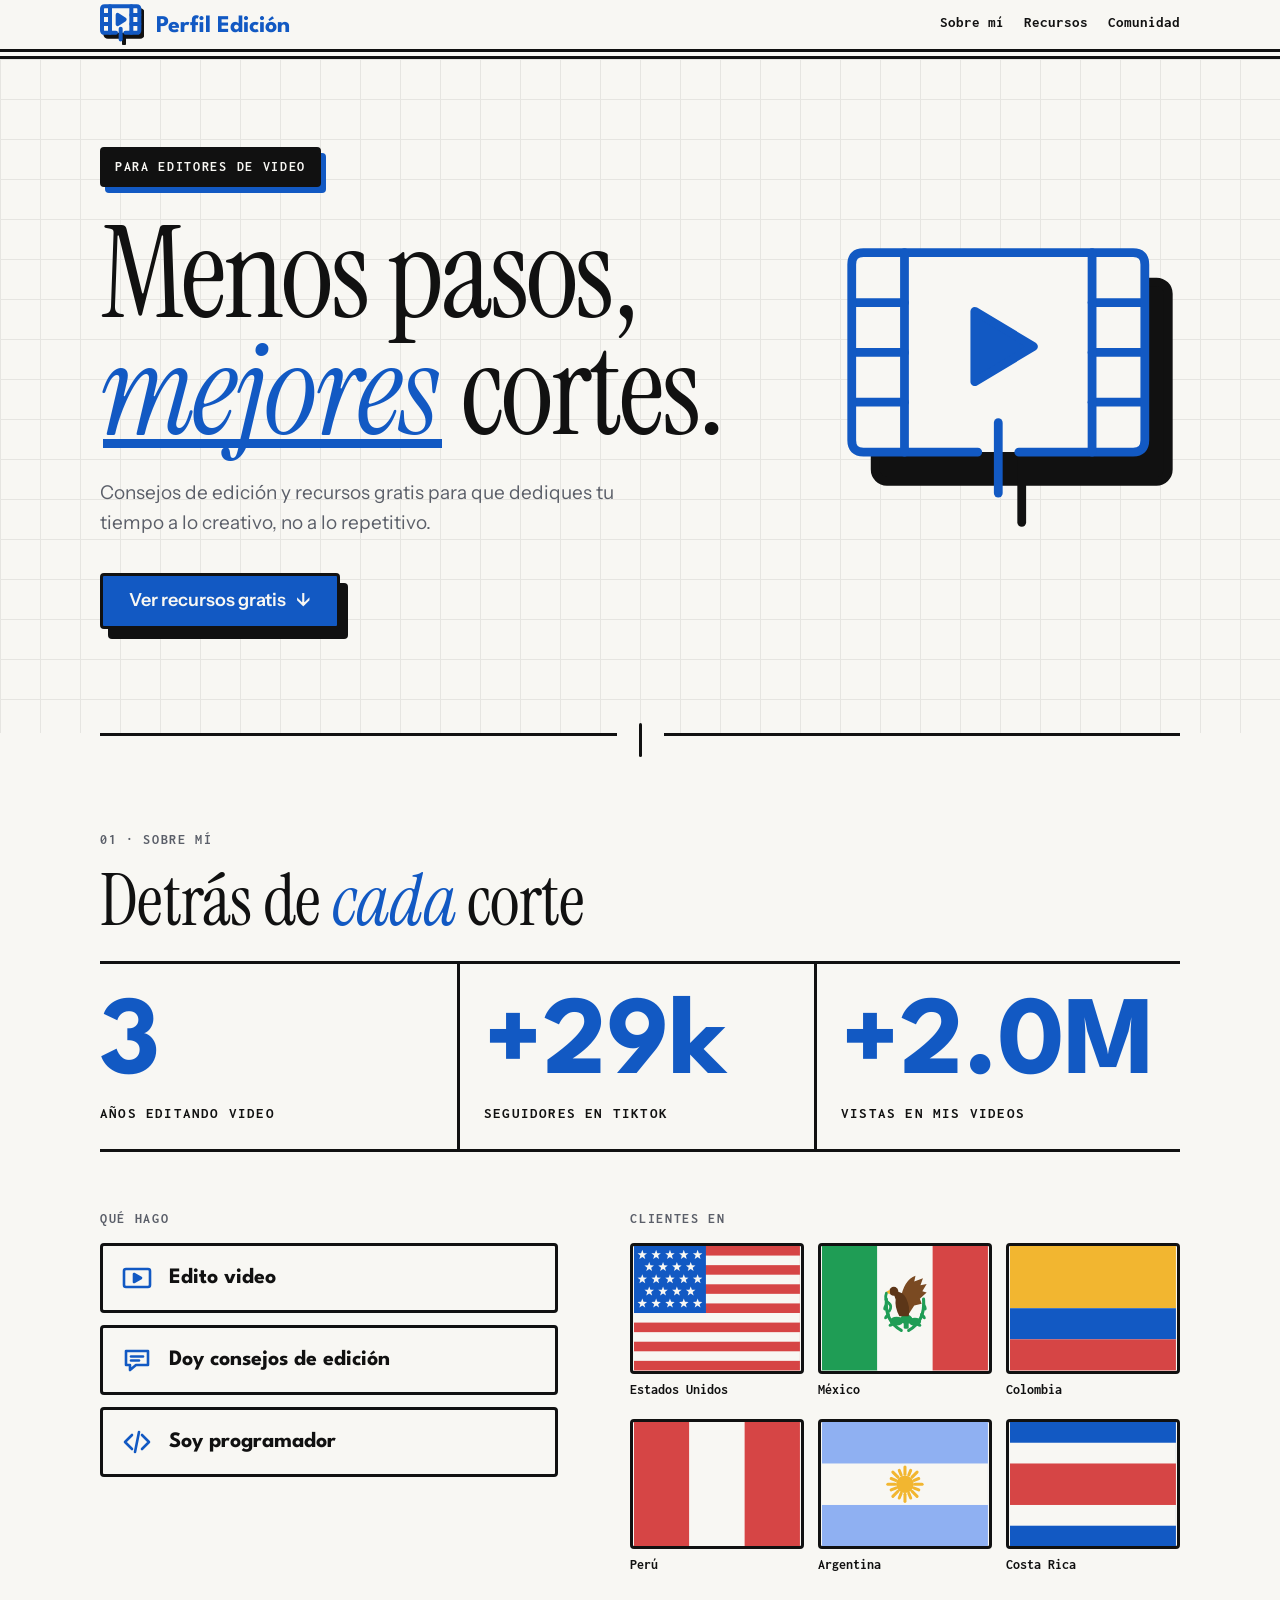
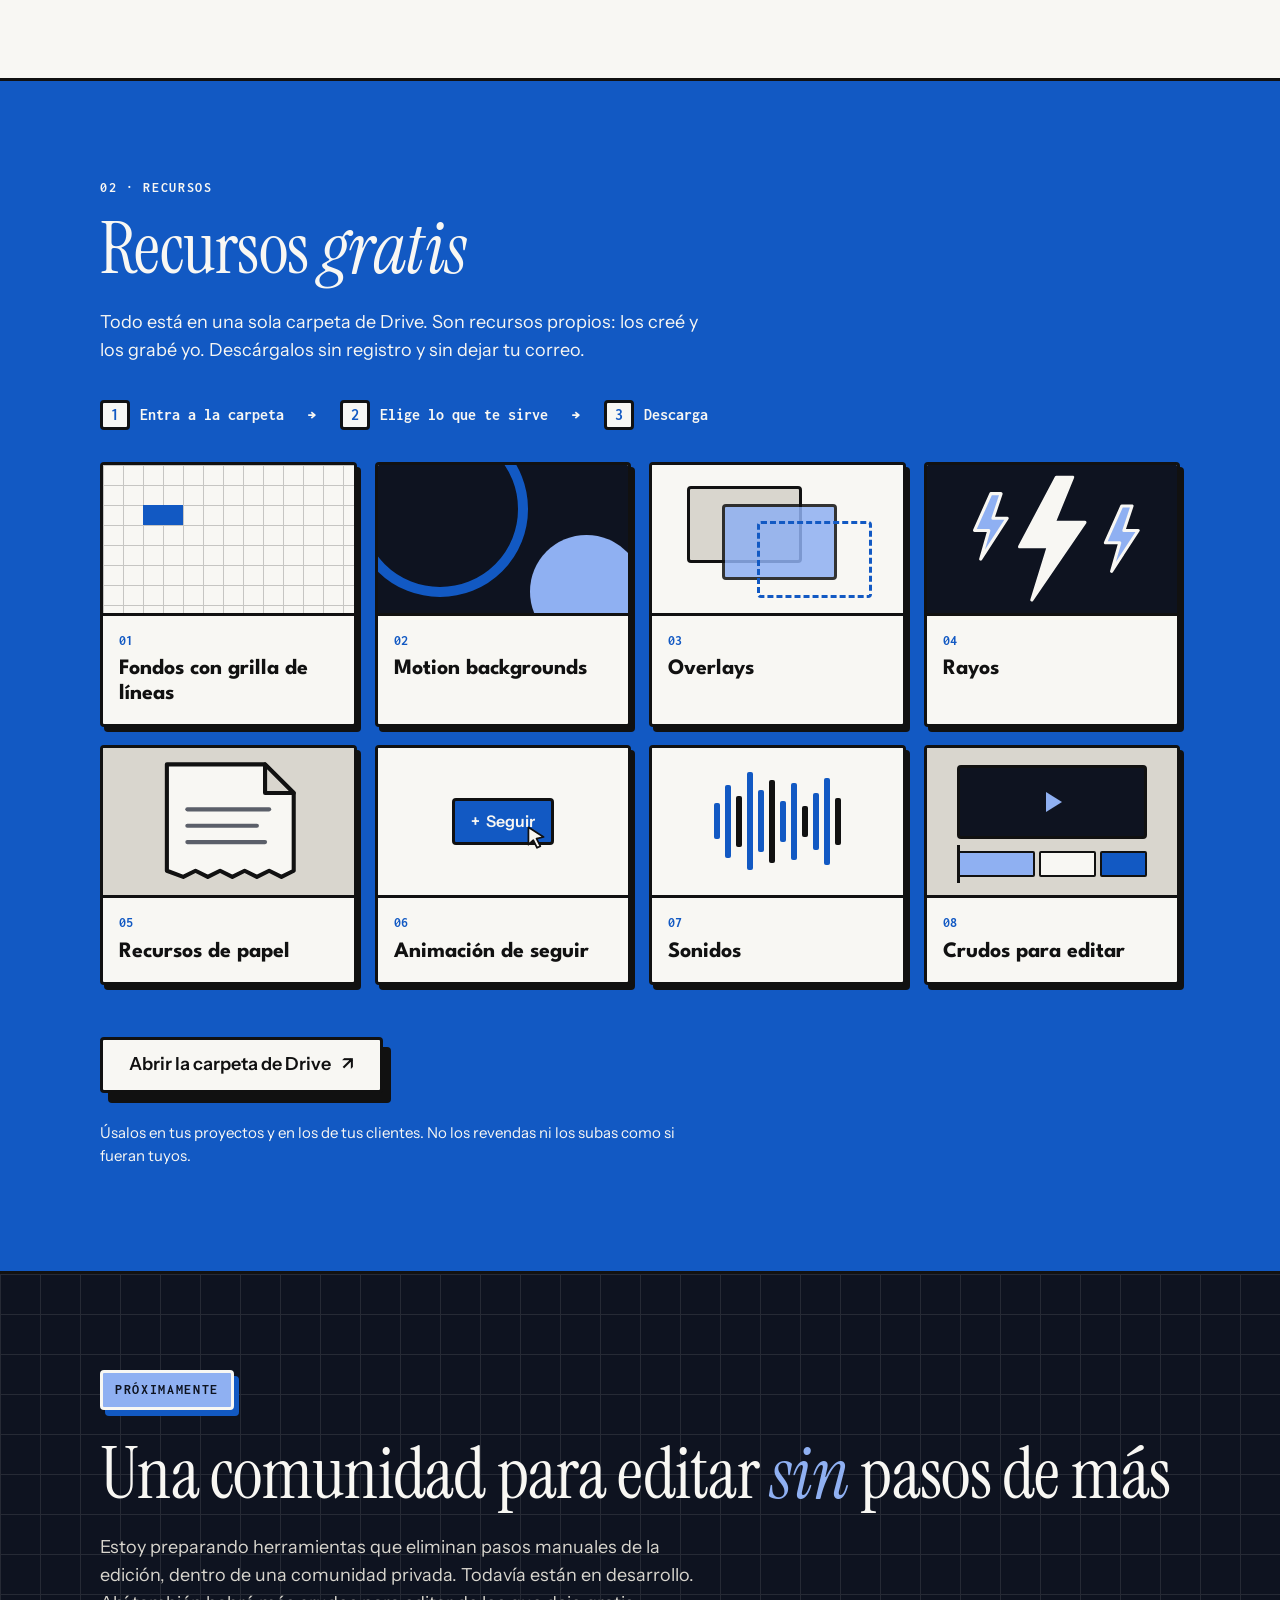
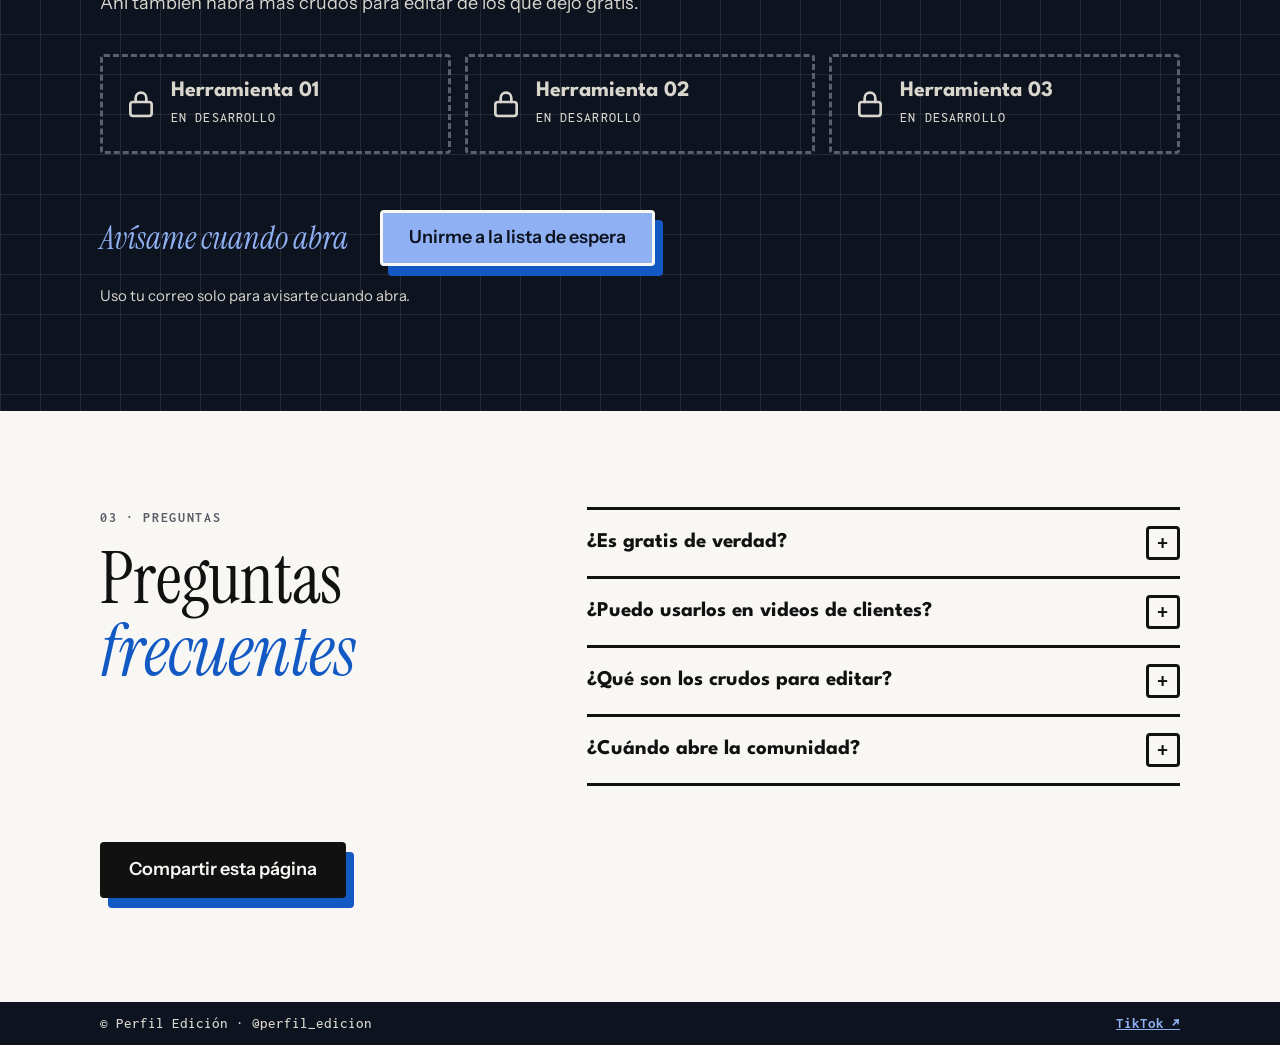
==== commit 5bb548c3: "Recursos: categoría 08 "Crudos para editar" y más crudos en la comunidad - Tarjeta nueva con vista d" ====
--- a/index.html
+++ b/index.html
@@ -239,7 +239,7 @@
       <div class="contenedor">
         <p class="etiqueta">02 · Recursos</p>
         <h2 class="titulo" id="t-recursos">Recursos <em>gratis</em></h2>
-        <p class="intro">Todo está en una sola carpeta de Drive. Son recursos propios, creados por mí. Descárgalos sin registro y sin dejar tu correo.</p>
+        <p class="intro">Todo está en una sola carpeta de Drive. Son recursos propios: los creé y los grabé yo. Descárgalos sin registro y sin dejar tu correo.</p>
 
         <!-- Mini explicación en 3 pasos -->
         <ol class="pasos aparecer escalonado">
@@ -291,6 +291,14 @@
             </div>
             <div class="recurso__pie"><span class="recurso__n">07</span><h3 class="recurso__t">Sonidos</h3></div>
           </li>
+          <li class="recurso">
+            <div class="recurso__vista vista-crudos" aria-hidden="true">
+              <span class="vista-crudos__video"><span class="vista-crudos__play"></span></span>
+              <span class="vista-crudos__pista"><span></span><span></span><span></span></span>
+              <span class="vista-crudos__cabezal"></span>
+            </div>
+            <div class="recurso__pie"><span class="recurso__n">08</span><h3 class="recurso__t">Crudos para editar</h3></div>
+          </li>
         </ul>
 
         <!-- El enlace real se define en main.js (ENLACE_DRIVE). Este href es solo respaldo. -->
@@ -308,7 +316,7 @@
       <div class="contenedor">
         <p class="sello sello--claro">Próximamente</p>
         <h2 class="titulo" id="t-comunidad">Una comunidad para editar <em>sin</em> pasos de más</h2>
-        <p class="intro">Estoy preparando herramientas que eliminan pasos manuales de la edición, dentro de una comunidad privada. Todavía están en desarrollo.</p>
+        <p class="intro">Estoy preparando herramientas que eliminan pasos manuales de la edición, dentro de una comunidad privada. Todavía están en desarrollo. Ahí también habrá más crudos para editar de los que dejo gratis.</p>
 
         <!-- Tarjetas bloqueadas: sin nombres ni funciones hasta que existan.
              El candado se sacude al pasar el mouse o al tocar la tarjeta. -->
@@ -361,6 +369,10 @@
             <p>Sí. Puedes usarlos en tus proyectos y en los de tus clientes. Lo único que no puedes hacer es revenderlos o subirlos como si fueran tuyos.</p>
           </details>
           <details class="faq__item">
+            <summary>¿Qué son los crudos para editar?</summary>
+            <p>Videos sin editar para que practiques cortes, ritmo, color y subtítulos. Los grabé yo, así que puedes usarlos sin problema. Si quieres más, van a estar en la comunidad.</p>
+          </details>
+          <details class="faq__item">
             <summary>¿Cuándo abre la comunidad?</summary>
             <p>Todavía no hay fecha. Las herramientas están en desarrollo. Anótate en la lista de espera y te aviso cuando abra.</p>
           </details>
--- a/styles.css
+++ b/styles.css
@@ -475,6 +475,33 @@
 .vista-sonido span:nth-child(3n) { animation-delay: -.3s; background: var(--tinta); }
 @keyframes onda { from { transform: scaleY(1); } to { transform: scaleY(.45); } }
 
+/* 08 · crudos: un clip en bruto con su línea de tiempo y el cabezal que avanza */
+.vista-crudos { background: var(--neutro); }
+.vista-crudos__video {
+  position: absolute; left: 12%; right: 12%; top: 12%; height: 50%;
+  background: var(--noche);
+  border: var(--borde) solid var(--tinta); border-radius: var(--radio);
+  display: grid; place-items: center;
+}
+.vista-crudos__play {
+  width: 0; height: 0;
+  border-left: 16px solid var(--azul-claro);
+  border-top: 10px solid transparent; border-bottom: 10px solid transparent;
+  margin-left: 4px;
+}
+.vista-crudos__pista { position: absolute; left: 12%; right: 12%; bottom: 12%; height: 18%; display: flex; gap: 4px; }
+.vista-crudos__pista span {
+  flex: 1; background: var(--papel);
+  border: 2px solid var(--tinta); border-radius: 2px;
+}
+.vista-crudos__pista span:nth-child(1) { flex: 1.4; background: var(--azul-claro); }
+.vista-crudos__pista span:nth-child(3) { flex: .8; background: var(--acento); }
+.vista-crudos__cabezal {
+  position: absolute; top: 66%; bottom: 8%; left: 12%; width: 3px; background: var(--tinta);
+  animation: cabezal 4s linear infinite;
+}
+@keyframes cabezal { from { left: 12%; } to { left: 86%; } }
+
 .licencia { margin-top: 28px; max-width: 620px; font-size: 15px; text-wrap: pretty; }
 
 /* ---------- 5. Comunidad (fondo noche) ---------- */
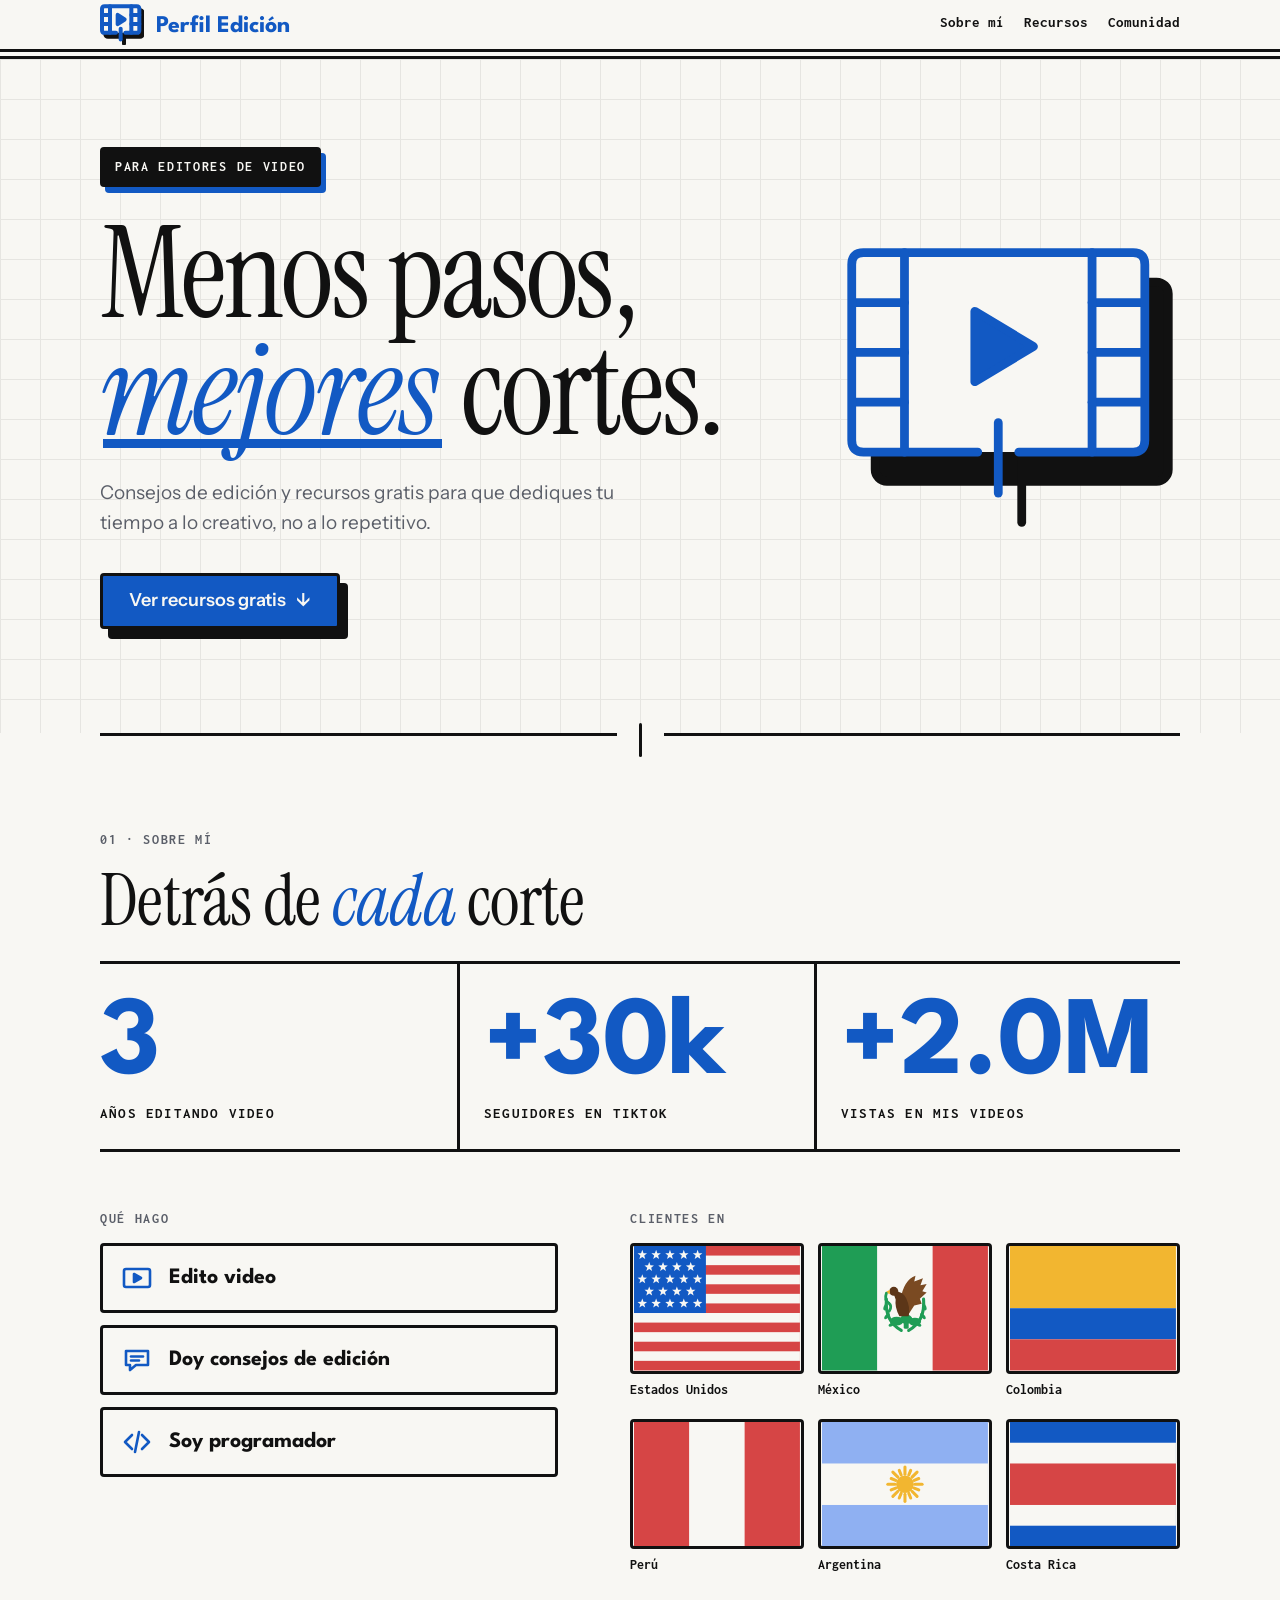
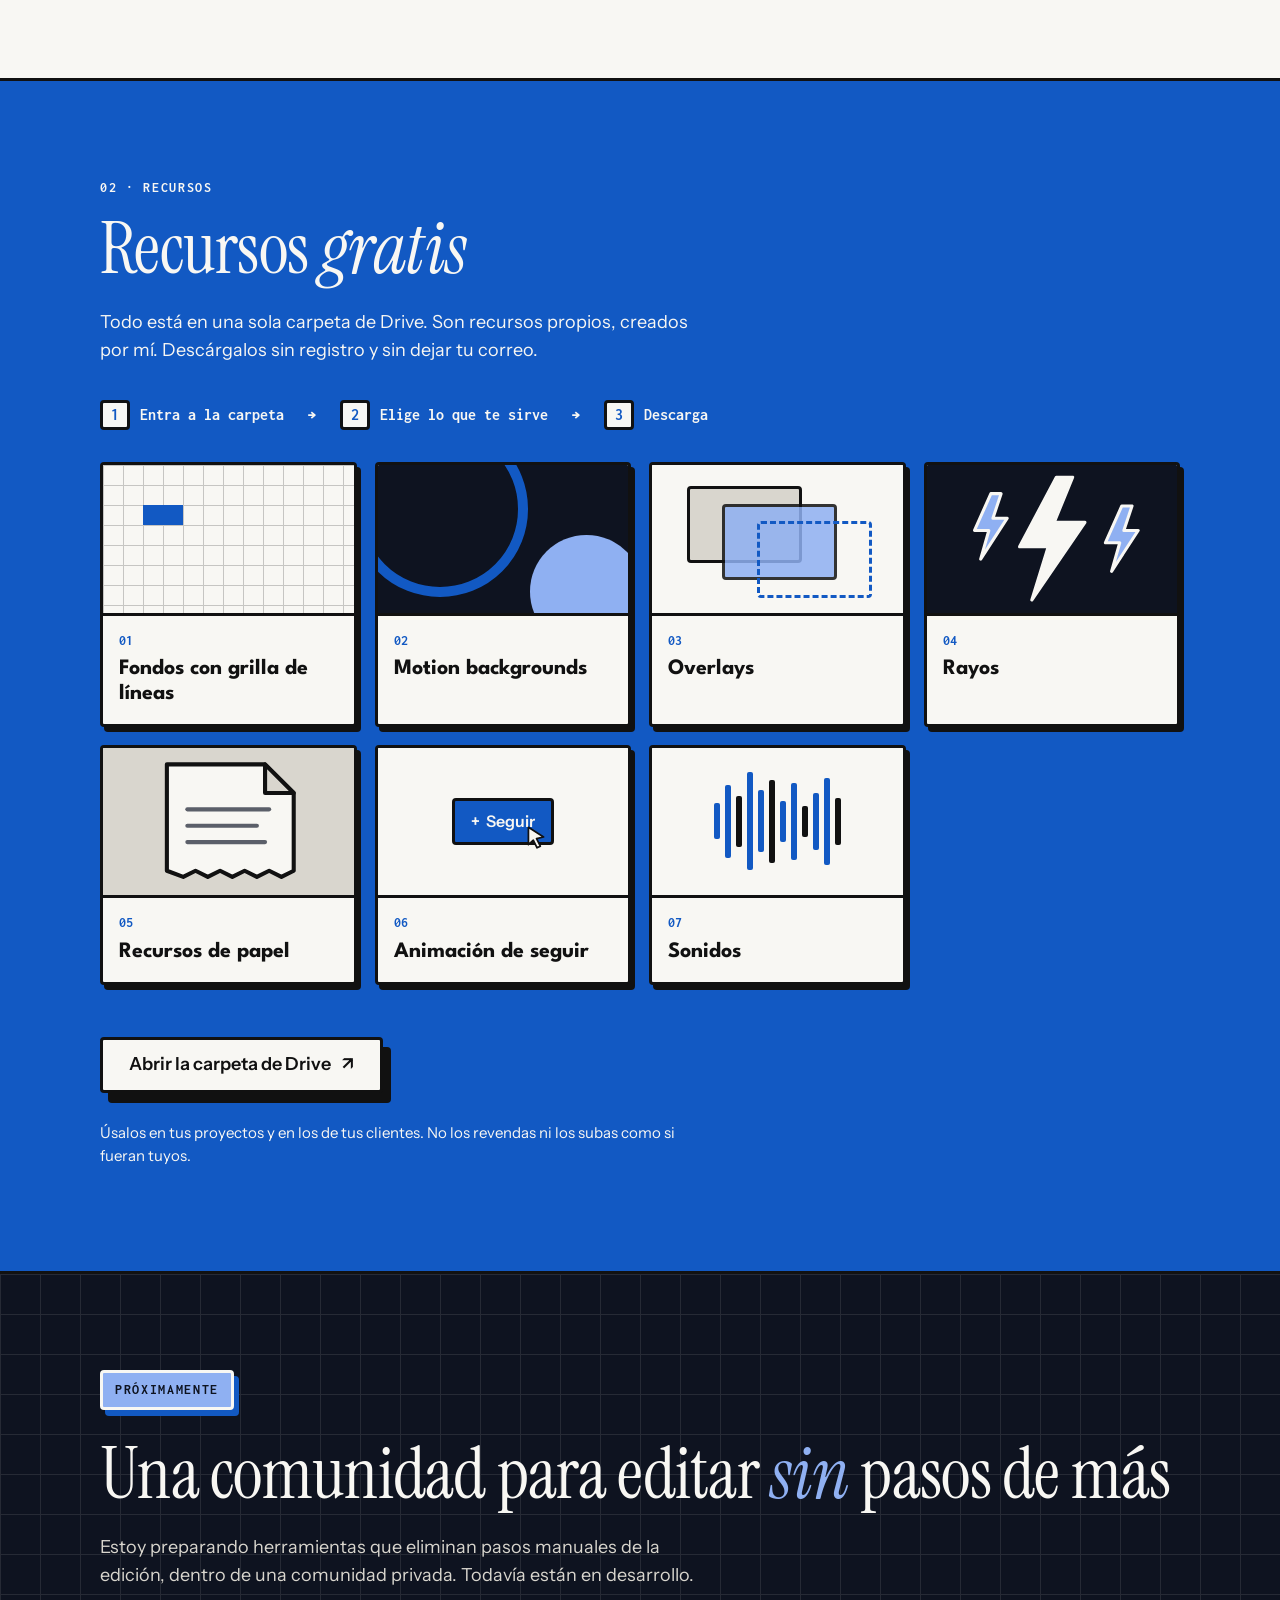
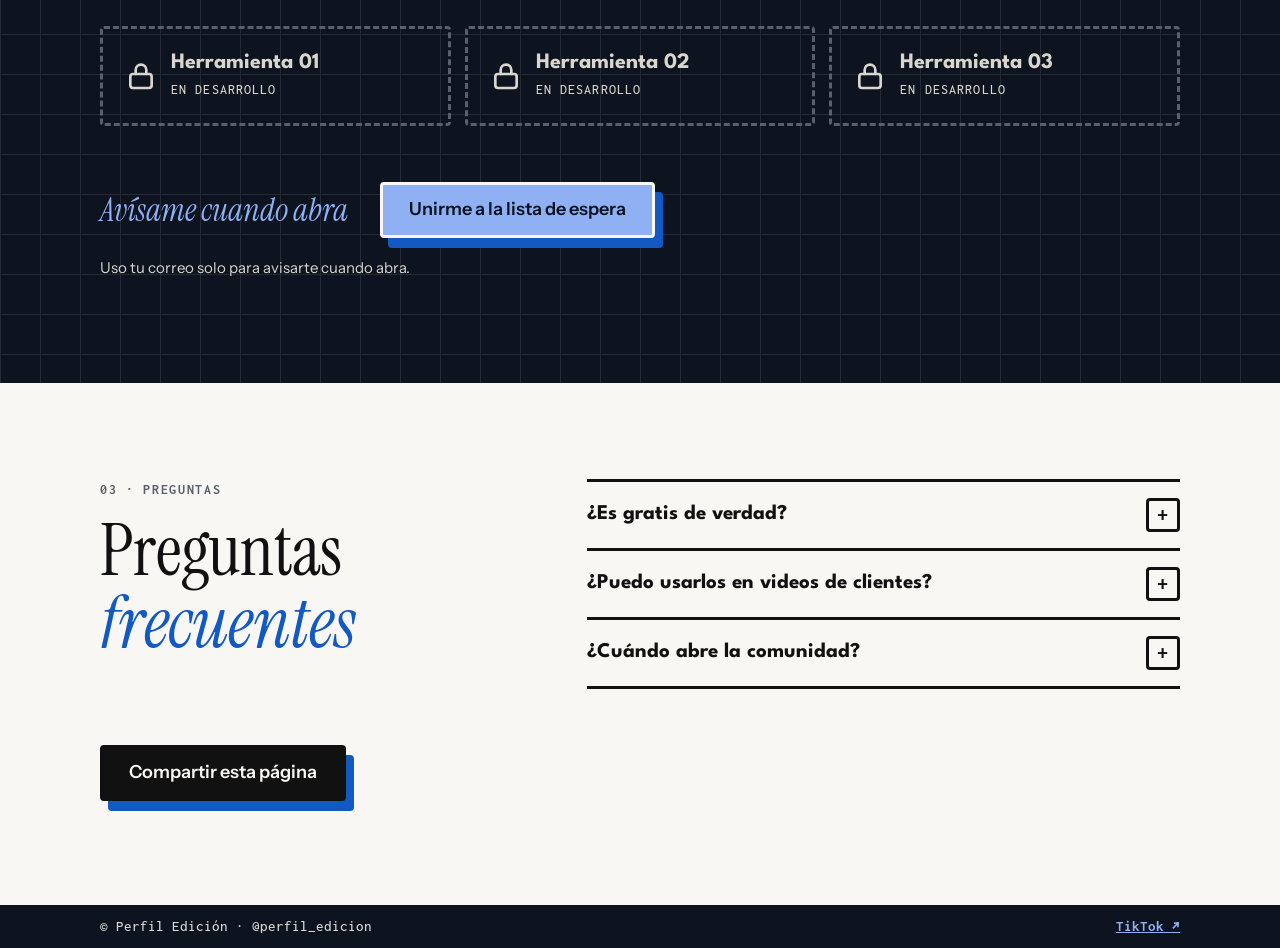
==== commit 43838c44: "Quitar la categoría "Crudos para editar" de la landing La carpeta de crudos del Drive tiene clips de" ====
--- a/index.html
+++ b/index.html
@@ -239,7 +239,7 @@
       <div class="contenedor">
         <p class="etiqueta">02 · Recursos</p>
         <h2 class="titulo" id="t-recursos">Recursos <em>gratis</em></h2>
-        <p class="intro">Todo está en una sola carpeta de Drive. Son recursos propios: los creé y los grabé yo. Descárgalos sin registro y sin dejar tu correo.</p>
+        <p class="intro">Todo está en una sola carpeta de Drive. Son recursos propios, creados por mí. Descárgalos sin registro y sin dejar tu correo.</p>
 
         <!-- Mini explicación en 3 pasos -->
         <ol class="pasos aparecer escalonado">
@@ -291,14 +291,6 @@
             </div>
             <div class="recurso__pie"><span class="recurso__n">07</span><h3 class="recurso__t">Sonidos</h3></div>
           </li>
-          <li class="recurso">
-            <div class="recurso__vista vista-crudos" aria-hidden="true">
-              <span class="vista-crudos__video"><span class="vista-crudos__play"></span></span>
-              <span class="vista-crudos__pista"><span></span><span></span><span></span></span>
-              <span class="vista-crudos__cabezal"></span>
-            </div>
-            <div class="recurso__pie"><span class="recurso__n">08</span><h3 class="recurso__t">Crudos para editar</h3></div>
-          </li>
         </ul>
 
         <!-- El enlace real se define en main.js (ENLACE_DRIVE). Este href es solo respaldo. -->
@@ -316,7 +308,7 @@
       <div class="contenedor">
         <p class="sello sello--claro">Próximamente</p>
         <h2 class="titulo" id="t-comunidad">Una comunidad para editar <em>sin</em> pasos de más</h2>
-        <p class="intro">Estoy preparando herramientas que eliminan pasos manuales de la edición, dentro de una comunidad privada. Todavía están en desarrollo. Ahí también habrá más crudos para editar de los que dejo gratis.</p>
+        <p class="intro">Estoy preparando herramientas que eliminan pasos manuales de la edición, dentro de una comunidad privada. Todavía están en desarrollo.</p>
 
         <!-- Tarjetas bloqueadas: sin nombres ni funciones hasta que existan.
              El candado se sacude al pasar el mouse o al tocar la tarjeta. -->
@@ -369,10 +361,6 @@
             <p>Sí. Puedes usarlos en tus proyectos y en los de tus clientes. Lo único que no puedes hacer es revenderlos o subirlos como si fueran tuyos.</p>
           </details>
           <details class="faq__item">
-            <summary>¿Qué son los crudos para editar?</summary>
-            <p>Videos sin editar para que practiques cortes, ritmo, color y subtítulos. Los grabé yo, así que puedes usarlos sin problema. Si quieres más, van a estar en la comunidad.</p>
-          </details>
-          <details class="faq__item">
             <summary>¿Cuándo abre la comunidad?</summary>
             <p>Todavía no hay fecha. Las herramientas están en desarrollo. Anótate en la lista de espera y te aviso cuando abra.</p>
           </details>
--- a/styles.css
+++ b/styles.css
@@ -475,33 +475,6 @@
 .vista-sonido span:nth-child(3n) { animation-delay: -.3s; background: var(--tinta); }
 @keyframes onda { from { transform: scaleY(1); } to { transform: scaleY(.45); } }
 
-/* 08 · crudos: un clip en bruto con su línea de tiempo y el cabezal que avanza */
-.vista-crudos { background: var(--neutro); }
-.vista-crudos__video {
-  position: absolute; left: 12%; right: 12%; top: 12%; height: 50%;
-  background: var(--noche);
-  border: var(--borde) solid var(--tinta); border-radius: var(--radio);
-  display: grid; place-items: center;
-}
-.vista-crudos__play {
-  width: 0; height: 0;
-  border-left: 16px solid var(--azul-claro);
-  border-top: 10px solid transparent; border-bottom: 10px solid transparent;
-  margin-left: 4px;
-}
-.vista-crudos__pista { position: absolute; left: 12%; right: 12%; bottom: 12%; height: 18%; display: flex; gap: 4px; }
-.vista-crudos__pista span {
-  flex: 1; background: var(--papel);
-  border: 2px solid var(--tinta); border-radius: 2px;
-}
-.vista-crudos__pista span:nth-child(1) { flex: 1.4; background: var(--azul-claro); }
-.vista-crudos__pista span:nth-child(3) { flex: .8; background: var(--acento); }
-.vista-crudos__cabezal {
-  position: absolute; top: 66%; bottom: 8%; left: 12%; width: 3px; background: var(--tinta);
-  animation: cabezal 4s linear infinite;
-}
-@keyframes cabezal { from { left: 12%; } to { left: 86%; } }
-
 .licencia { margin-top: 28px; max-width: 620px; font-size: 15px; text-wrap: pretty; }
 
 /* ---------- 5. Comunidad (fondo noche) ---------- */
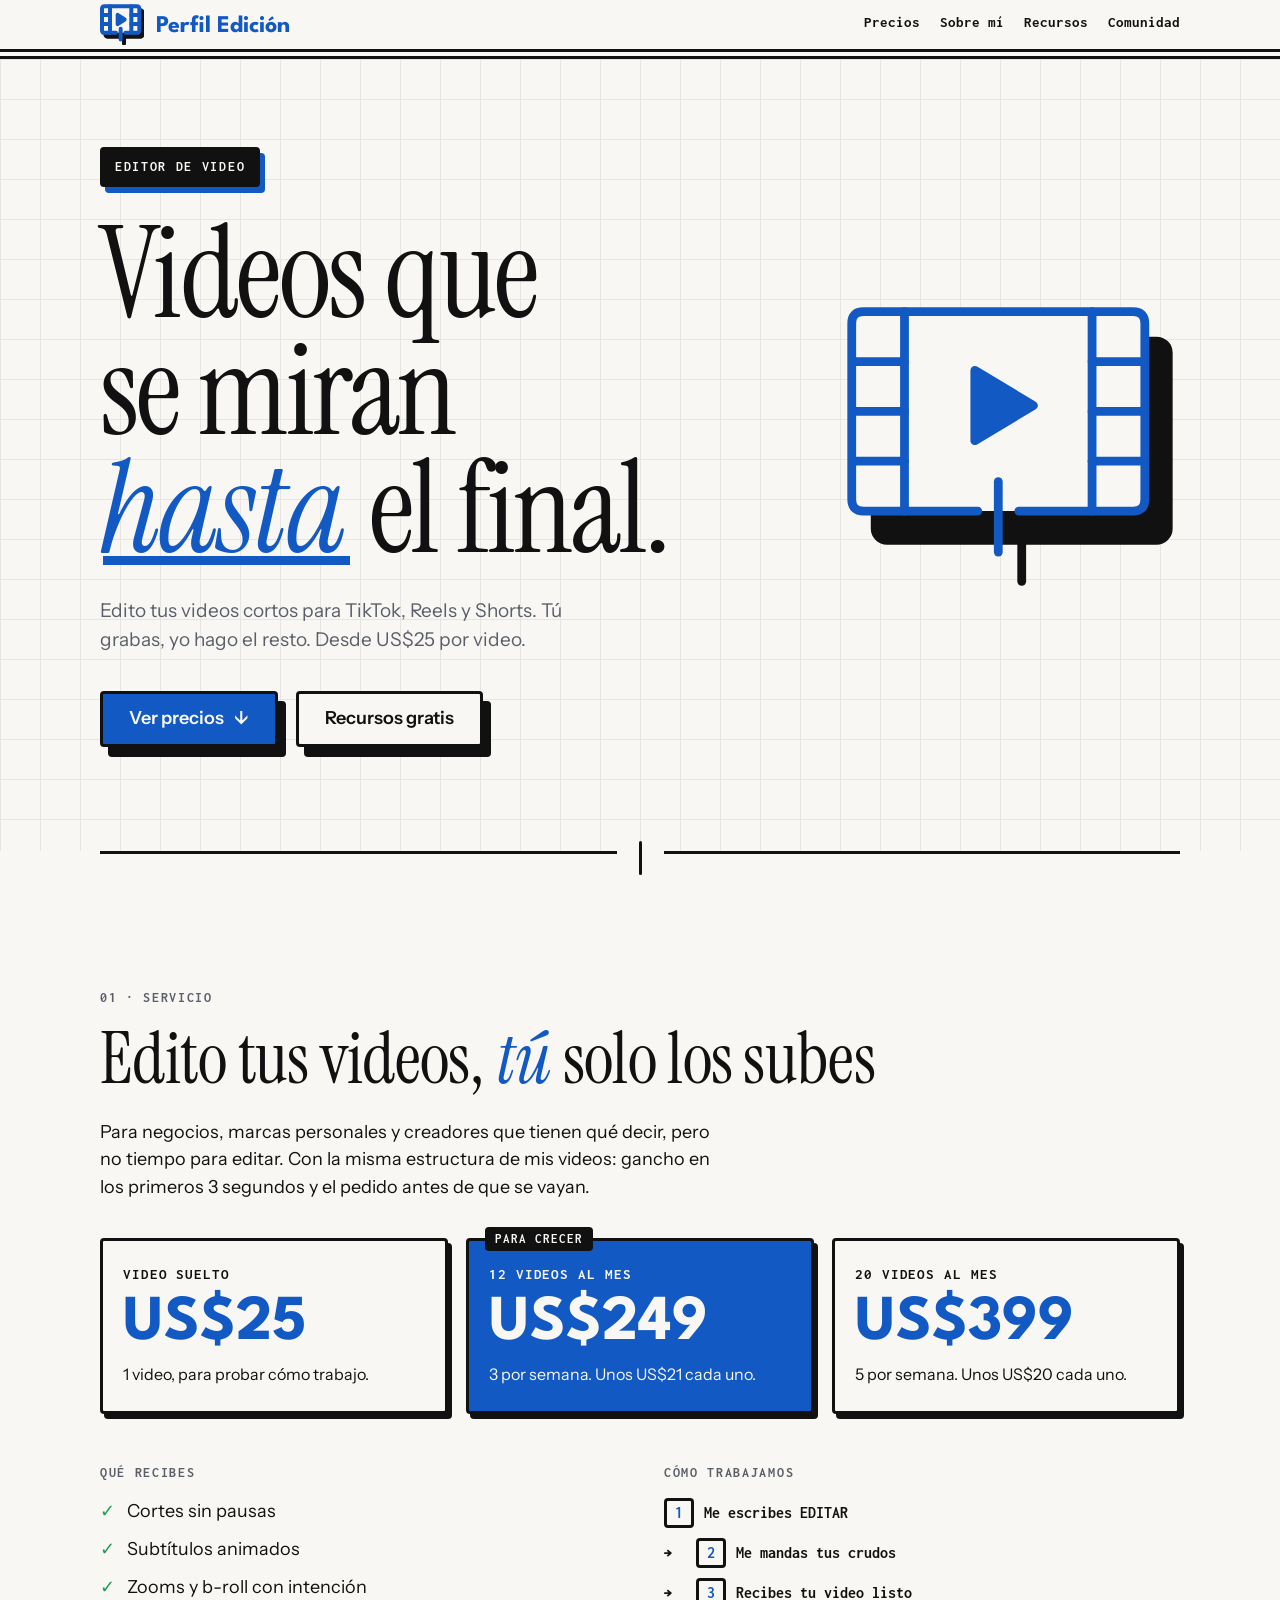
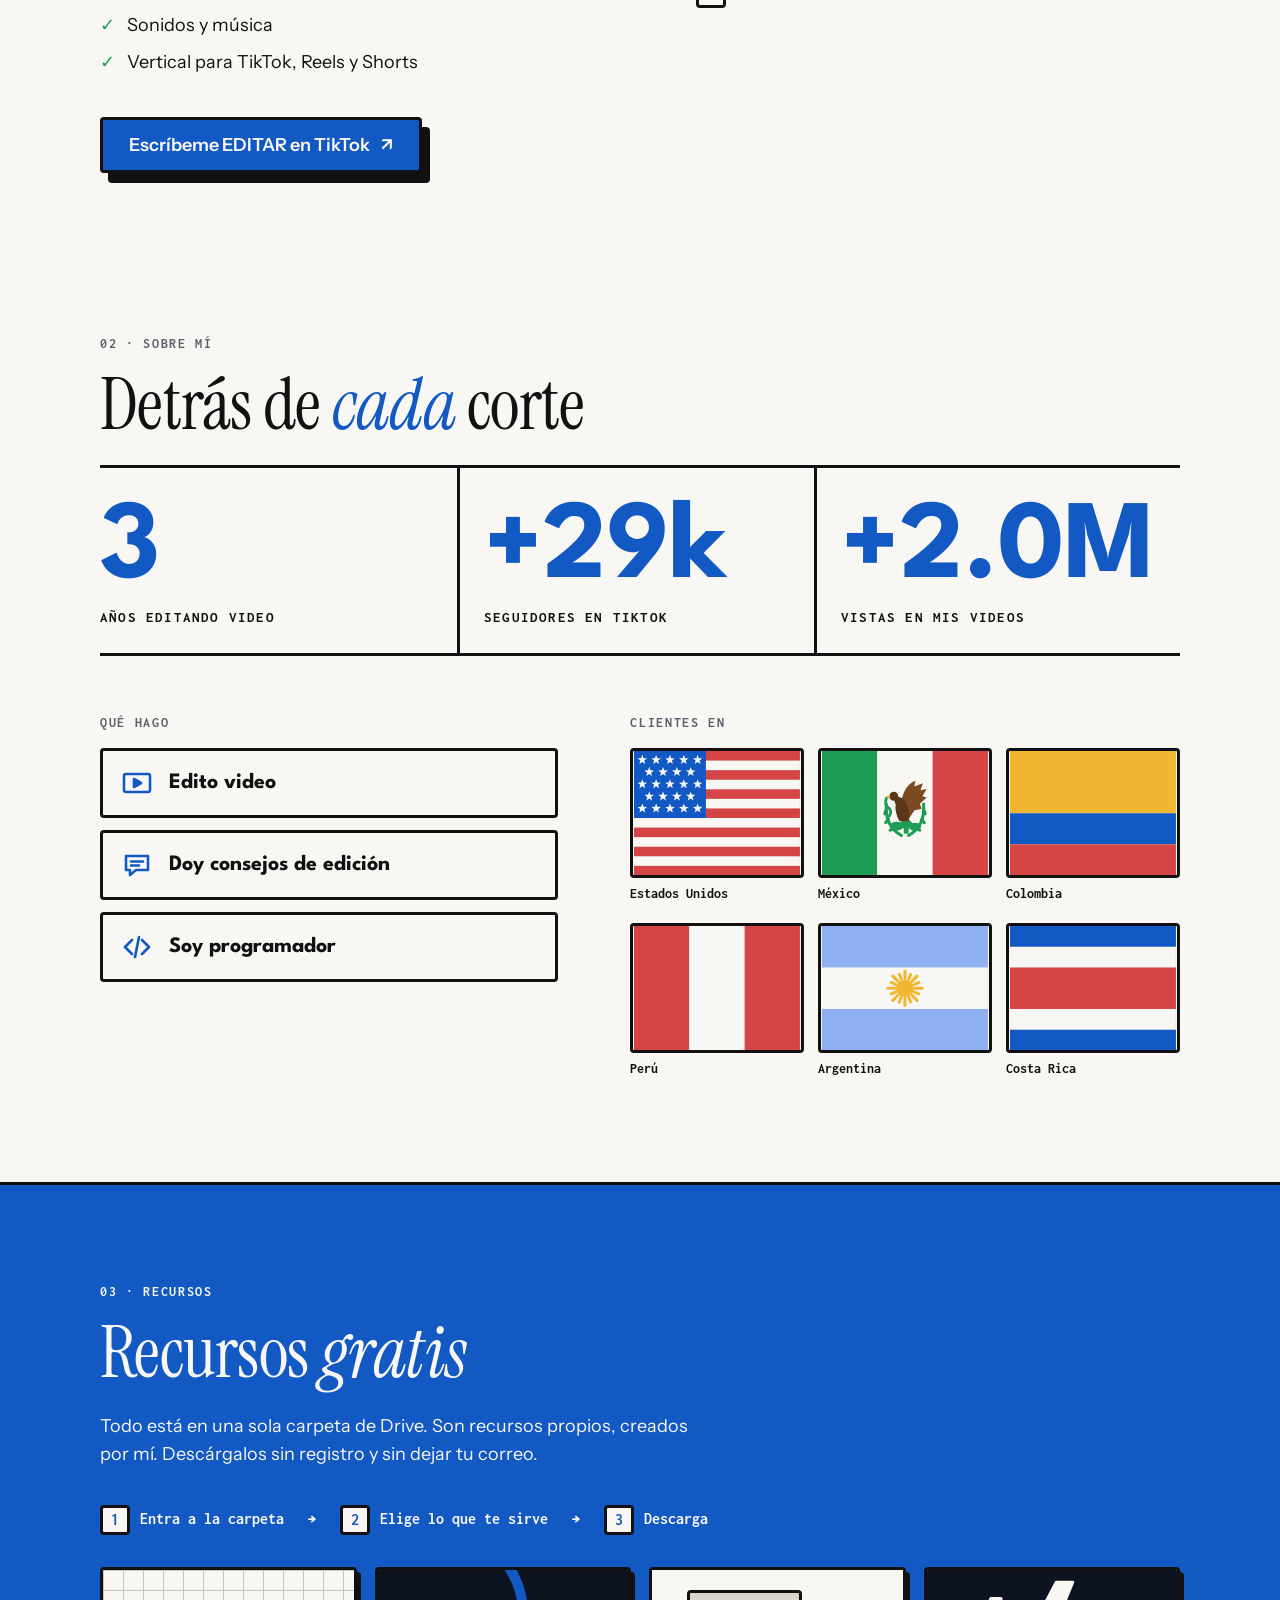
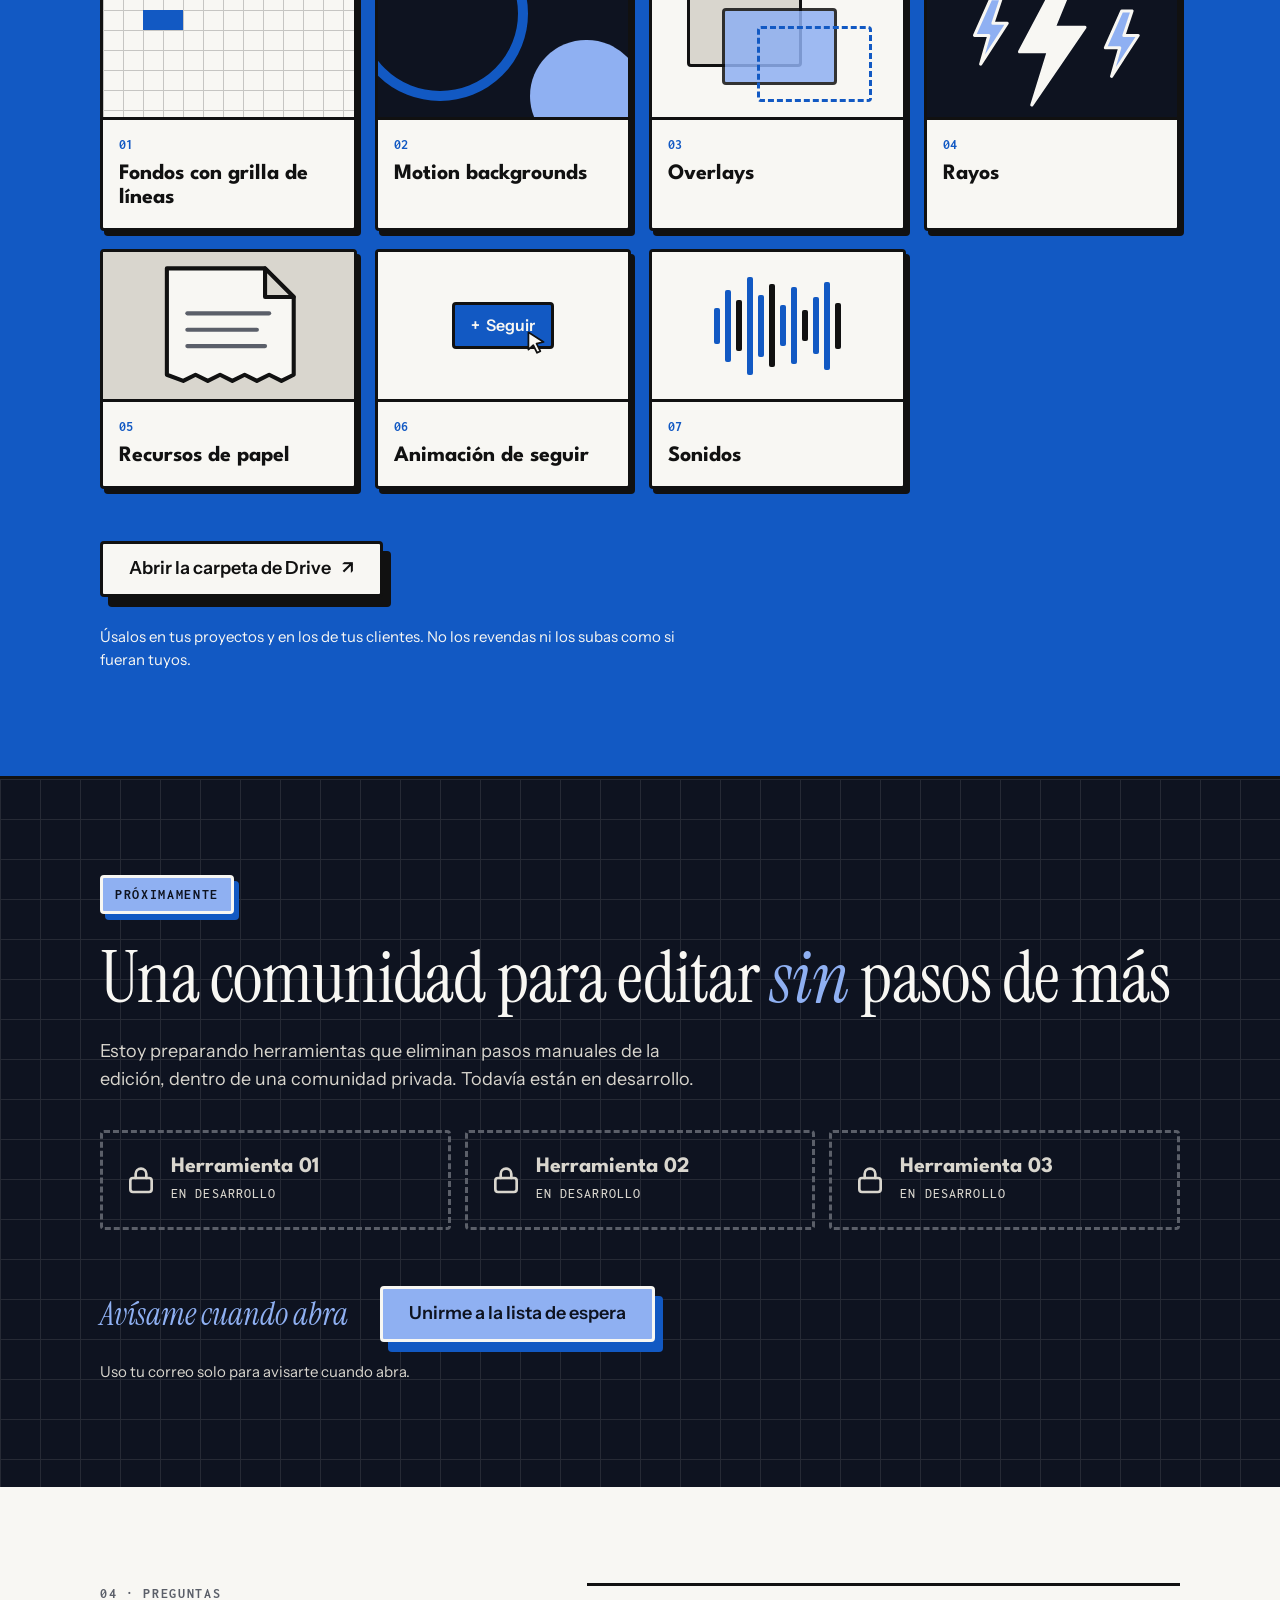
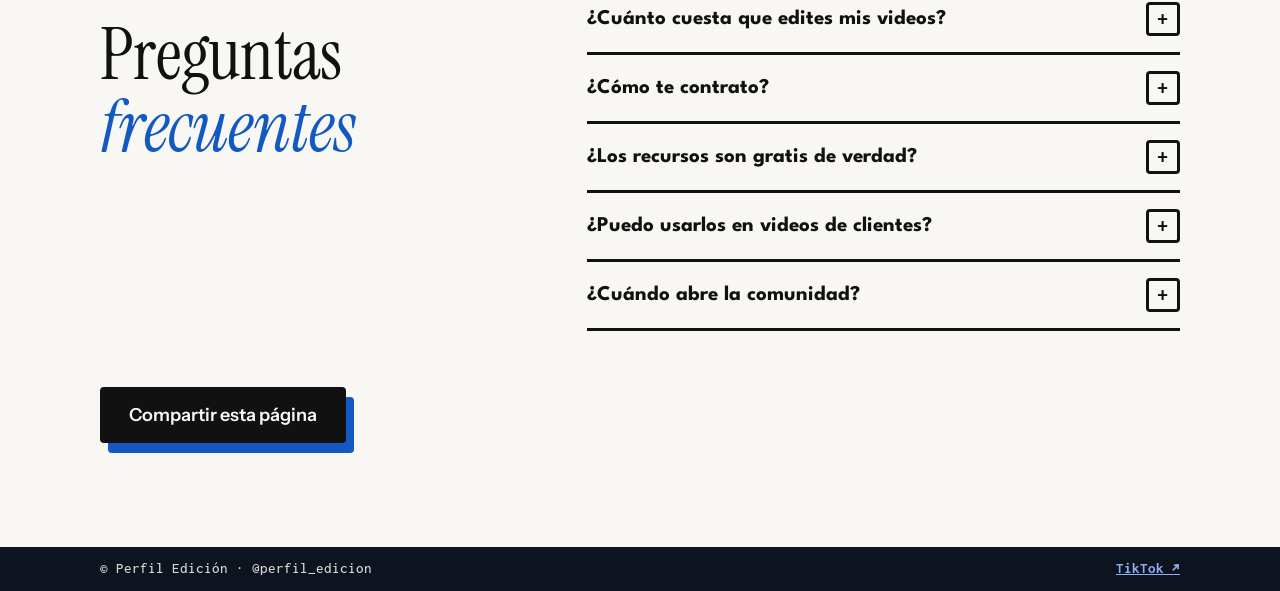
==== commit a0ed0c48: "Servicio y precios: portada, sección nueva, preguntas y vista previa Co-Authored-By: Claude Opus 5.5" ====
--- a/index.html
+++ b/index.html
@@ -5,8 +5,8 @@
   <meta name="viewport" content="width=device-width, initial-scale=1">
 
   <!-- ===== METADATOS ===== -->
-  <title>Perfil Edición · Recursos y consejos para editores de video</title>
-  <meta name="description" content="Consejos de edición y recursos gratis para editores de video: fondos, overlays, sonidos y más. Pronto, una comunidad con herramientas que eliminan pasos manuales.">
+  <title>Perfil Edición · Edición de videos cortos desde US$25</title>
+  <meta name="description" content="Edito tus videos cortos para TikTok, Reels y Shorts: cortes, subtítulos, zooms y sonido. Desde US$25 por video o planes de 12 y 20 videos al mes. Además, recursos gratis para editores.">
   <meta name="theme-color" content="#F8F7F3">
 
   <!-- =========================================================
@@ -24,8 +24,8 @@
   <meta property="og:type" content="website">
   <meta property="og:locale" content="es_LA">
   <meta property="og:site_name" content="Perfil Edición">
-  <meta property="og:title" content="Perfil Edición · Menos pasos, mejores cortes.">
-  <meta property="og:description" content="Consejos de edición y recursos gratis para editores de video.">
+  <meta property="og:title" content="Perfil Edición · Videos que se miran hasta el final">
+  <meta property="og:description" content="Edito tus videos cortos desde US$25. Escríbeme EDITAR en TikTok.">
   <meta property="og:image:width" content="1200">
   <meta property="og:image:height" content="630">
   <meta property="og:image:alt" content="Logo de Perfil Edición y el lema Menos pasos, mejores cortes.">
@@ -72,6 +72,7 @@
         <span class="logo__nombre">Perfil Edición</span>
       </a>
       <nav class="nav" aria-label="Secciones">
+        <a href="#servicio">Precios</a>
         <a href="#sobre-mi">Sobre mí</a>
         <a href="#recursos">Recursos</a>
         <a href="#comunidad">Comunidad</a>
@@ -89,10 +90,14 @@
     <section class="portada fondo-grilla" id="inicio">
       <div class="contenedor portada__grid">
         <div class="portada__texto">
-          <p class="sello sello--tinta">Para editores de video</p>
-          <h1 class="titular">Menos pasos, <em class="subrayado">mejores</em> cortes.</h1>
-          <p class="bajada">Consejos de edición y recursos gratis para que dediques tu tiempo a lo creativo, no a lo repetitivo.</p>
-          <a class="boton boton--acento" href="#recursos">Ver recursos gratis <span aria-hidden="true">↓</span></a>
+          <p class="sello sello--tinta">Editor de video</p>
+          <h1 class="titular">Videos que se miran <em class="subrayado">hasta</em> el final.</h1>
+          <p class="bajada">Edito tus videos cortos para TikTok, Reels y Shorts. Tú grabas, yo hago el resto. Desde US$25 por video.</p>
+          <!-- Primero lo que se vende (precios); los recursos gratis quedan como segunda opción -->
+          <div class="portada__botones">
+            <a class="boton boton--acento" href="#servicio">Ver precios <span aria-hidden="true">↓</span></a>
+            <a class="boton boton--papel" href="#recursos">Recursos gratis</a>
+          </div>
         </div>
 
         <div class="portada__visual">
@@ -133,12 +138,72 @@
     <!-- Separador con marca de corte -->
     <div class="corte aparecer" aria-hidden="true"><span class="corte__linea"></span><span class="corte__marca"></span><span class="corte__linea"></span></div>
 
+
+    <!-- ===================================================== -->
+    <!-- 2b. SERVICIO Y PRECIOS                                 -->
+    <!-- Los precios los decidió Efraín el 10/11/2026. Si cambian, -->
+    <!-- se cambian acá y en los carruseles fijados (C36 a C38). -->
+    <!-- ===================================================== -->
+    <section class="seccion seccion--servicio" id="servicio" aria-labelledby="t-servicio">
+      <div class="contenedor">
+        <p class="etiqueta">01 · Servicio</p>
+        <h2 class="titulo" id="t-servicio">Edito tus videos, <em>tú</em> solo los subes</h2>
+        <p class="intro">Para negocios, marcas personales y creadores que tienen qué decir, pero no tiempo para editar. Con la misma estructura de mis videos: gancho en los primeros 3 segundos y el pedido antes de que se vayan.</p>
+
+        <!-- Tres planes. El del medio va destacado: es el que conviene para crecer. -->
+        <ul class="planes aparecer escalonado" role="list">
+          <li class="plan">
+            <h3 class="plan__t">Video suelto</h3>
+            <p class="plan__precio">US$25</p>
+            <p class="plan__det">1 video, para probar cómo trabajo.</p>
+          </li>
+          <li class="plan plan--destacado">
+            <span class="plan__sello">Para crecer</span>
+            <h3 class="plan__t">12 videos al mes</h3>
+            <p class="plan__precio">US$249</p>
+            <p class="plan__det">3 por semana. Unos US$21 cada uno.</p>
+          </li>
+          <li class="plan">
+            <h3 class="plan__t">20 videos al mes</h3>
+            <p class="plan__precio">US$399</p>
+            <p class="plan__det">5 por semana. Unos US$20 cada uno.</p>
+          </li>
+        </ul>
+
+        <div class="servicio__grid">
+          <div>
+            <h3 class="etiqueta">Qué recibes</h3>
+            <ul class="incluye" role="list">
+              <li>Cortes sin pausas</li>
+              <li>Subtítulos animados</li>
+              <li>Zooms y b-roll con intención</li>
+              <li>Sonidos y música</li>
+              <li>Vertical para TikTok, Reels y Shorts</li>
+            </ul>
+          </div>
+          <div>
+            <h3 class="etiqueta">Cómo trabajamos</h3>
+            <ol class="pasos pasos--columna">
+              <li><span class="pasos__n">1</span>Me escribes EDITAR</li>
+              <li><span class="pasos__n">2</span>Me mandas tus crudos</li>
+              <li><span class="pasos__n">3</span>Recibes tu video listo</li>
+            </ol>
+          </div>
+        </div>
+
+        <!-- El contacto es por mensaje en TikTok (decisión del 10/11/2026) -->
+        <a class="boton boton--acento" data-enlace="tiktok" href="https://www.tiktok.com/@perfil_edicion" target="_blank" rel="noopener">
+          Escríbeme EDITAR en TikTok <span aria-hidden="true">↗</span><span class="solo-lector"> (se abre en una pestaña nueva)</span>
+        </a>
+      </div>
+    </section>
+
     <!-- ===================================================== -->
     <!-- 3. SOBRE MÍ (sin foto: no salgo en cámara)             -->
     <!-- ===================================================== -->
     <section class="seccion seccion--sobre" id="sobre-mi" aria-labelledby="t-sobre">
       <div class="contenedor">
-        <p class="etiqueta">01 · Sobre mí</p>
+        <p class="etiqueta">02 · Sobre mí</p>
         <h2 class="titulo" id="t-sobre">Detrás de <em>cada</em> corte</h2>
 
         <!-- Tres datos grandes: el número final está escrito aquí;
@@ -237,7 +302,7 @@
     <!-- ===================================================== -->
     <section class="seccion seccion--acento" id="recursos" aria-labelledby="t-recursos">
       <div class="contenedor">
-        <p class="etiqueta">02 · Recursos</p>
+        <p class="etiqueta">03 · Recursos</p>
         <h2 class="titulo" id="t-recursos">Recursos <em>gratis</em></h2>
         <p class="intro">Todo está en una sola carpeta de Drive. Son recursos propios, creados por mí. Descárgalos sin registro y sin dejar tu correo.</p>
 
@@ -348,12 +413,20 @@
     <section class="seccion seccion--faq" id="preguntas" aria-labelledby="t-faq">
       <div class="contenedor faq__grid">
         <div>
-          <p class="etiqueta">03 · Preguntas</p>
+          <p class="etiqueta">04 · Preguntas</p>
           <h2 class="titulo" id="t-faq">Preguntas <em>frecuentes</em></h2>
         </div>
         <div class="faq aparecer escalonado">
           <details class="faq__item">
-            <summary>¿Es gratis de verdad?</summary>
+            <summary>¿Cuánto cuesta que edites mis videos?</summary>
+            <p>Un video suelto cuesta US$25. Por mes: 12 videos a US$249 o 20 videos a US$399.</p>
+          </details>
+          <details class="faq__item">
+            <summary>¿Cómo te contrato?</summary>
+            <p>Escríbeme EDITAR por mensaje en TikTok. Te pregunto tu rubro y cuántos videos quieres por mes.</p>
+          </details>
+          <details class="faq__item">
+            <summary>¿Los recursos son gratis de verdad?</summary>
             <p>Sí. Entras a la carpeta y descargas lo que quieras, sin registro y sin dejar tu correo.</p>
           </details>
           <details class="faq__item">
--- a/styles.css
+++ b/styles.css
@@ -295,6 +295,51 @@
 /* ---------- Secciones generales ---------- */
 .seccion { padding: 64px 0 72px; }
 
+/* ---------- 2b. Servicio y precios ---------- */
+.portada__botones { display: flex; flex-wrap: wrap; gap: 14px 18px; }
+.planes {
+  display: grid;
+  grid-template-columns: repeat(auto-fit, minmax(min(100%, 220px), 1fr));
+  gap: 26px 18px;
+  margin-bottom: 48px;
+}
+/* Tarjeta de plan: el mismo borde y sombra dura que las de recursos */
+.plan {
+  position: relative;
+  display: flex; flex-direction: column; gap: 6px;
+  padding: 22px 20px 24px;
+  background: var(--papel);
+  border: var(--borde) solid var(--tinta); border-radius: var(--radio);
+  box-shadow: 4px 5px 0 var(--tinta);
+}
+.plan--destacado { background: var(--acento); color: var(--papel); }
+.plan__sello {
+  position: absolute; top: -14px; left: 16px;
+  padding: 2px 10px;
+  background: var(--tinta); color: var(--papel);
+  font-family: var(--f-etiqueta); font-weight: 700; font-size: 13px;
+  letter-spacing: .08em; text-transform: uppercase;
+  border-radius: var(--radio);
+}
+.plan__t { font-family: var(--f-etiqueta); font-weight: 700; font-size: 15px; letter-spacing: .06em; text-transform: uppercase; }
+.plan__precio {
+  font-family: var(--f-nombre); font-weight: 700;
+  font-size: clamp(48px, 12vw, 64px); line-height: 1;
+  color: var(--acento); font-variant-numeric: tabular-nums;
+}
+.plan--destacado .plan__precio { color: var(--papel); }
+.plan__det { font-size: 16px; }
+.servicio__grid { display: grid; gap: 32px; margin-bottom: 40px; }
+.incluye { display: grid; gap: 10px; font-size: 18px; }
+/* Tilde verde con texto, sin emojis */
+.incluye li { display: flex; gap: 12px; align-items: baseline; }
+.incluye li::before { content: "✓"; color: var(--bien); font-weight: 700; }
+.pasos--columna { flex-direction: column; align-items: flex-start; }
+.pasos--columna li + li::before { content: none; }
+@media (min-width: 720px) {
+  .servicio__grid { grid-template-columns: 1fr 1fr; gap: 48px; }
+}
+
 /* ---------- 3. Sobre mí ---------- */
 .seccion--sobre { padding-top: 40px; }
 .datos {
@@ -589,6 +634,7 @@
   .celular { width: 280px; }
   .sobre__grid { grid-template-columns: 1fr 1.2fr; gap: 72px; }
   .recursos { grid-template-columns: repeat(4, 1fr); }
+  .planes { grid-template-columns: repeat(3, 1fr); }
   .bloqueadas { grid-template-columns: repeat(3, 1fr); }
 }
 
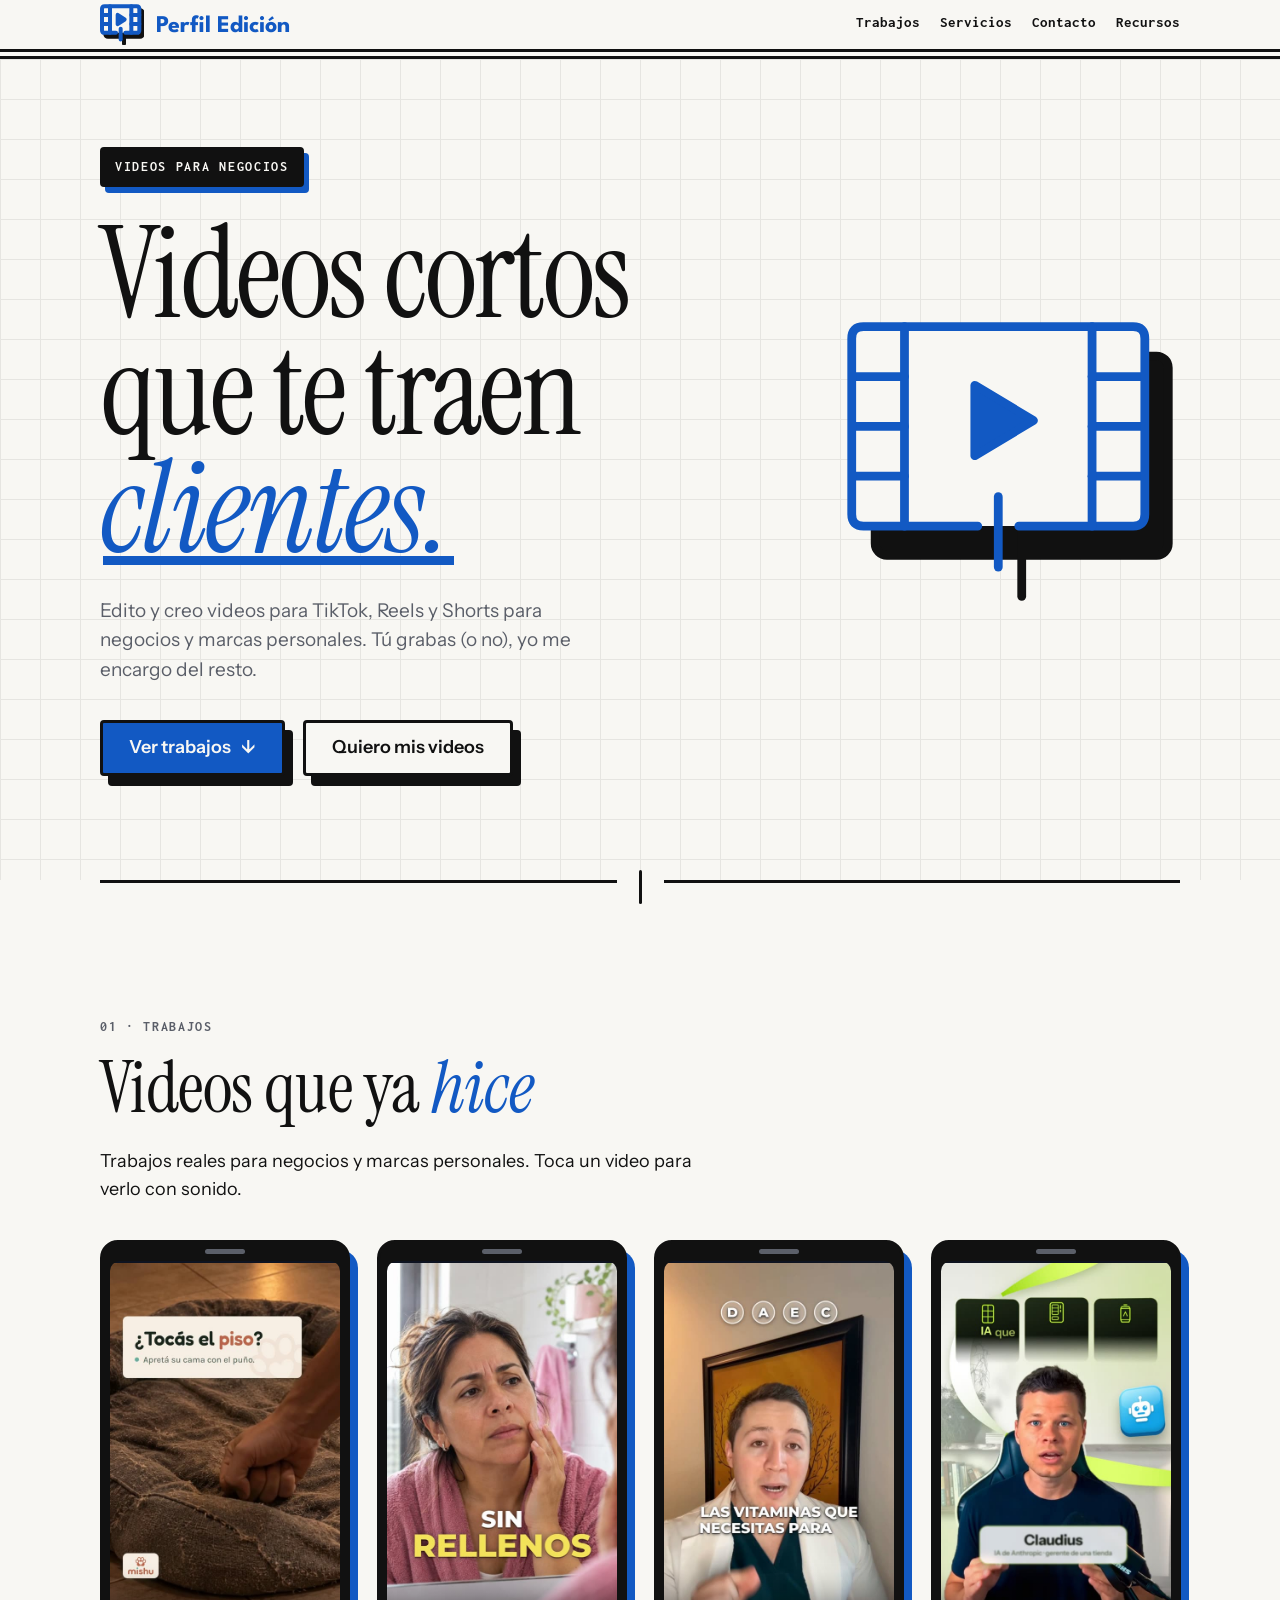
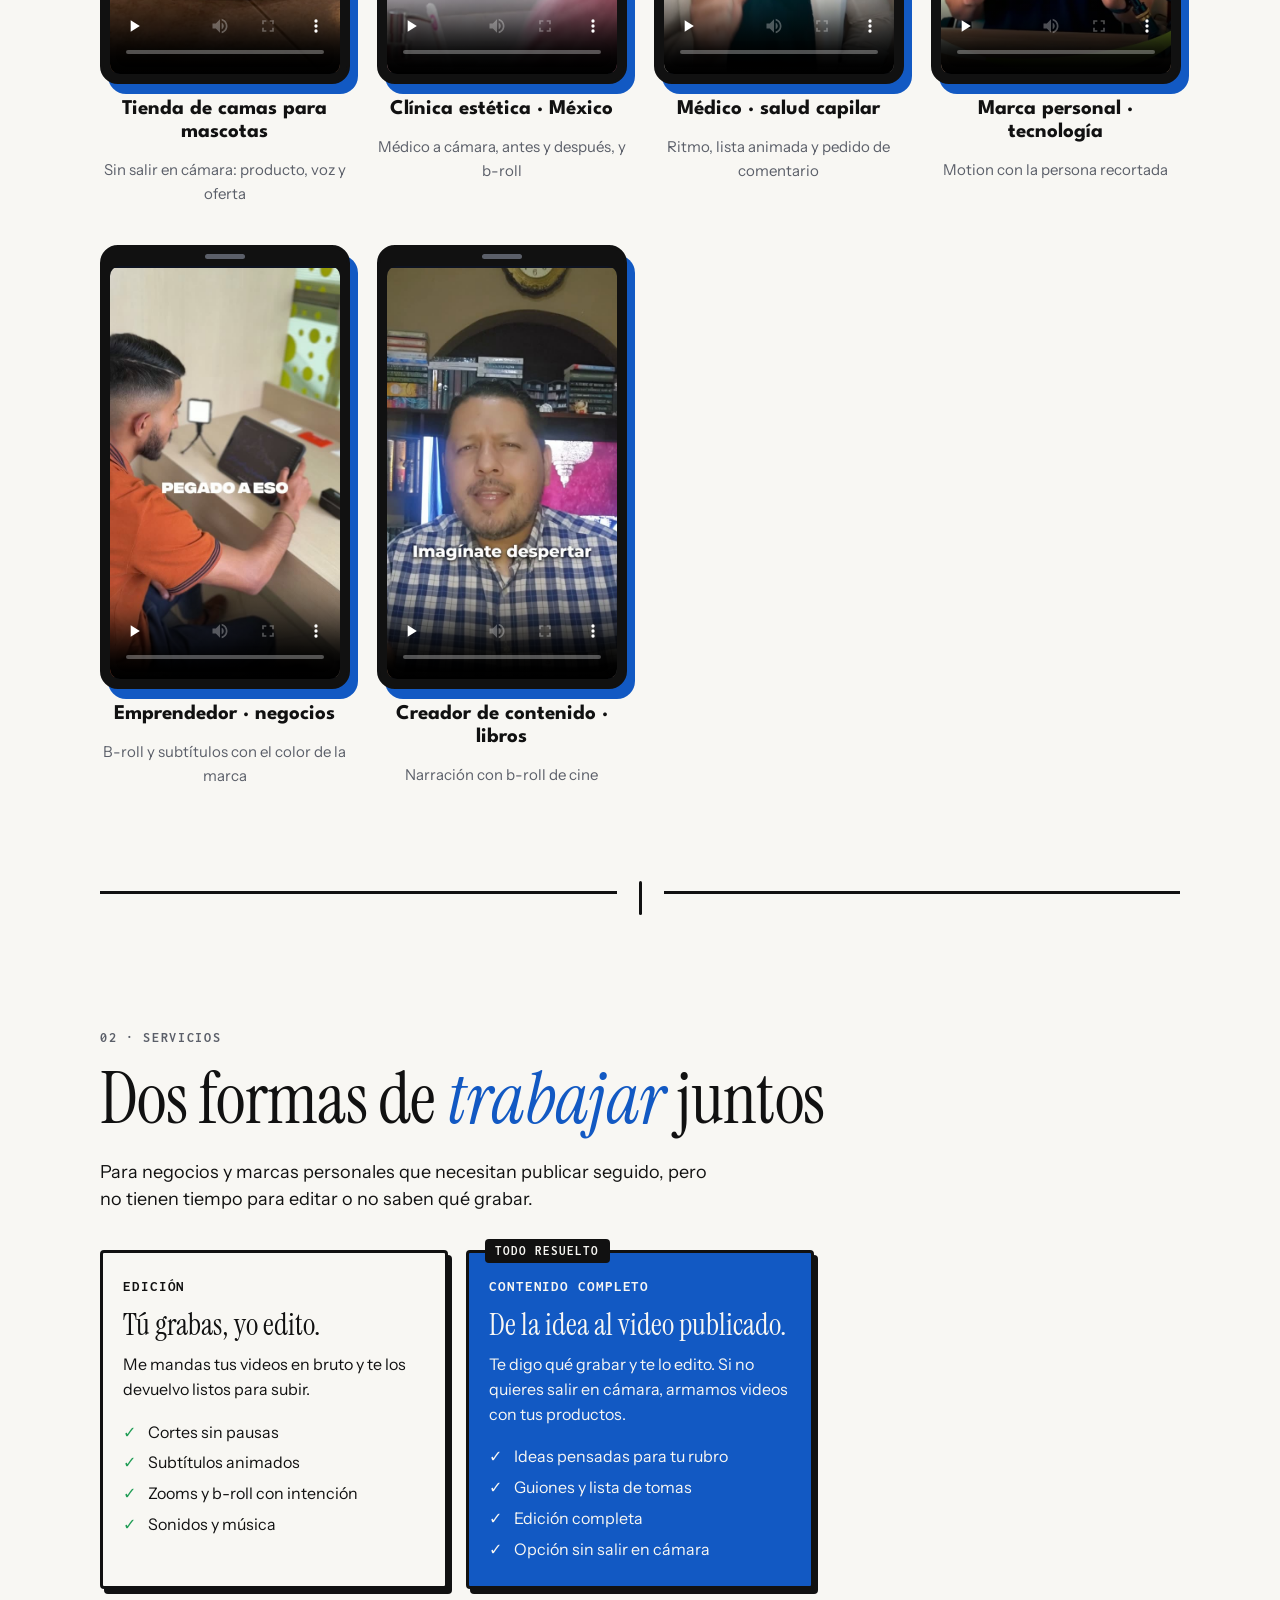
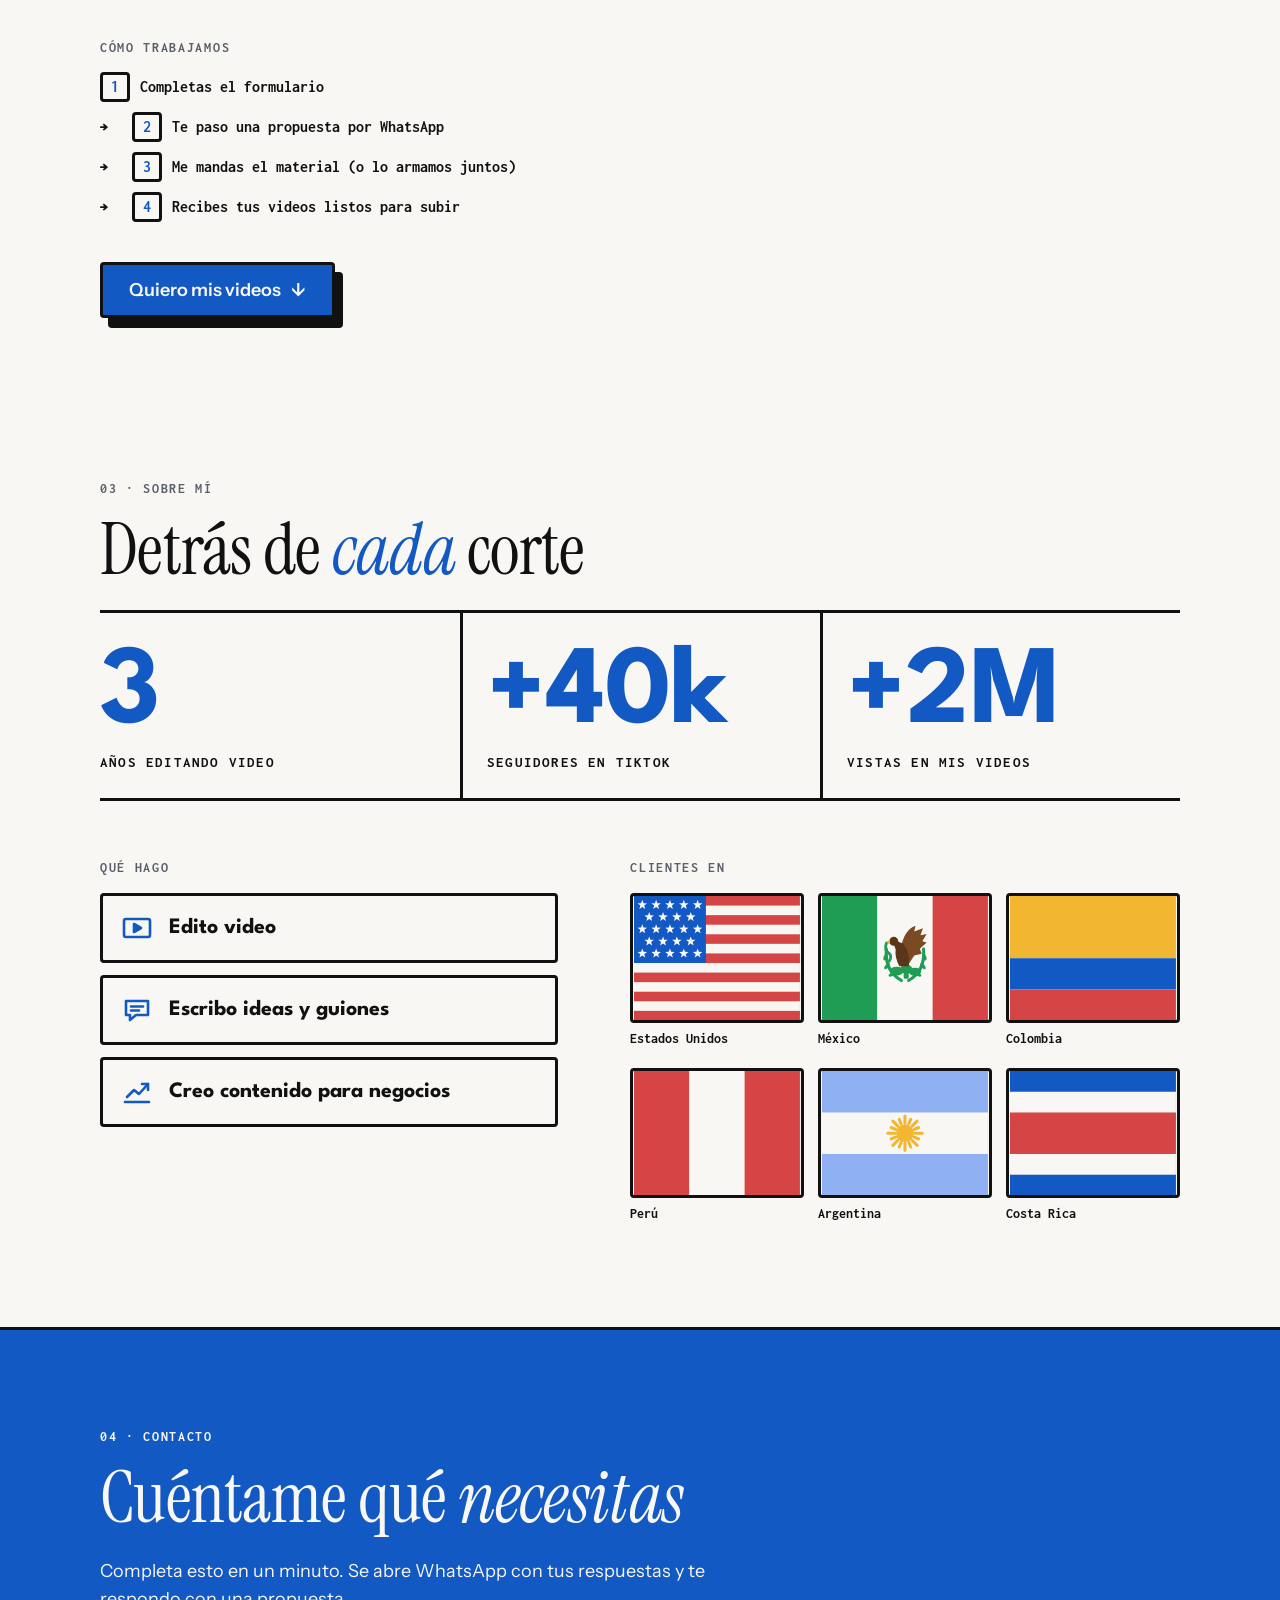
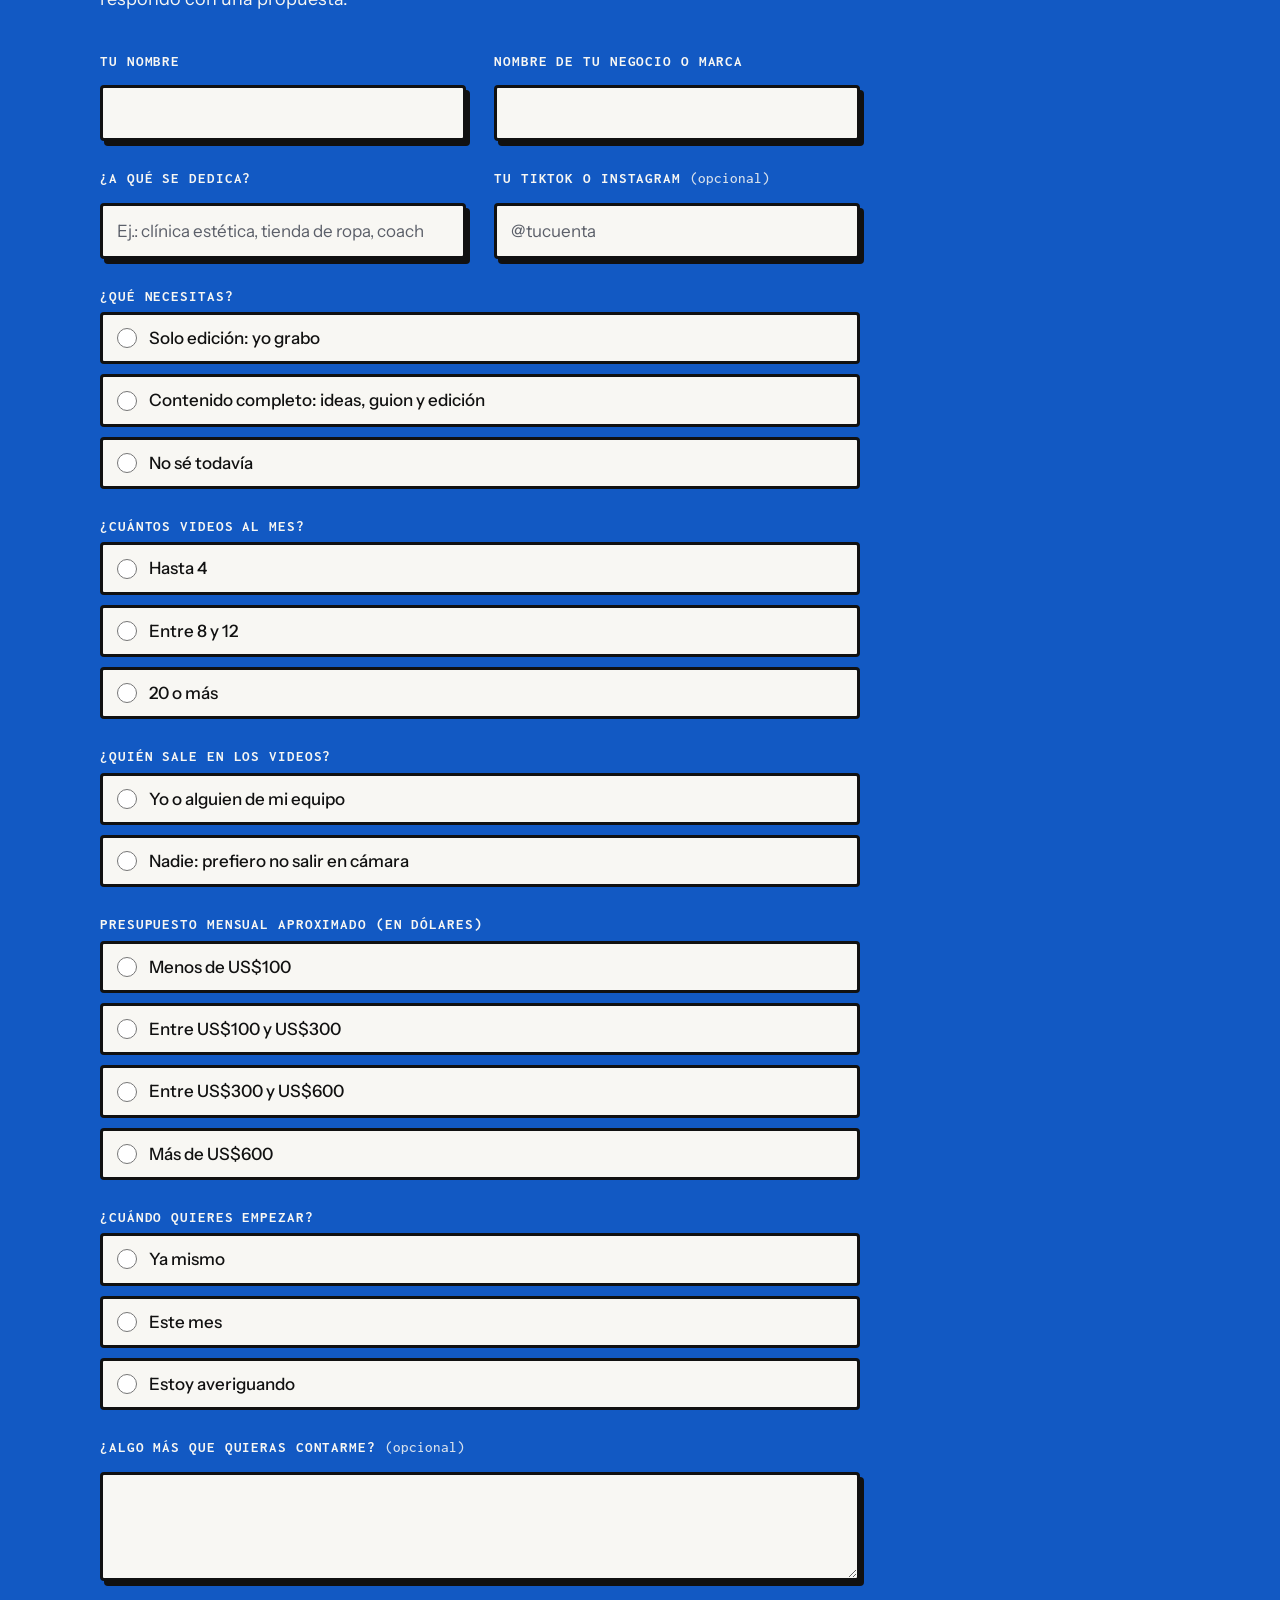
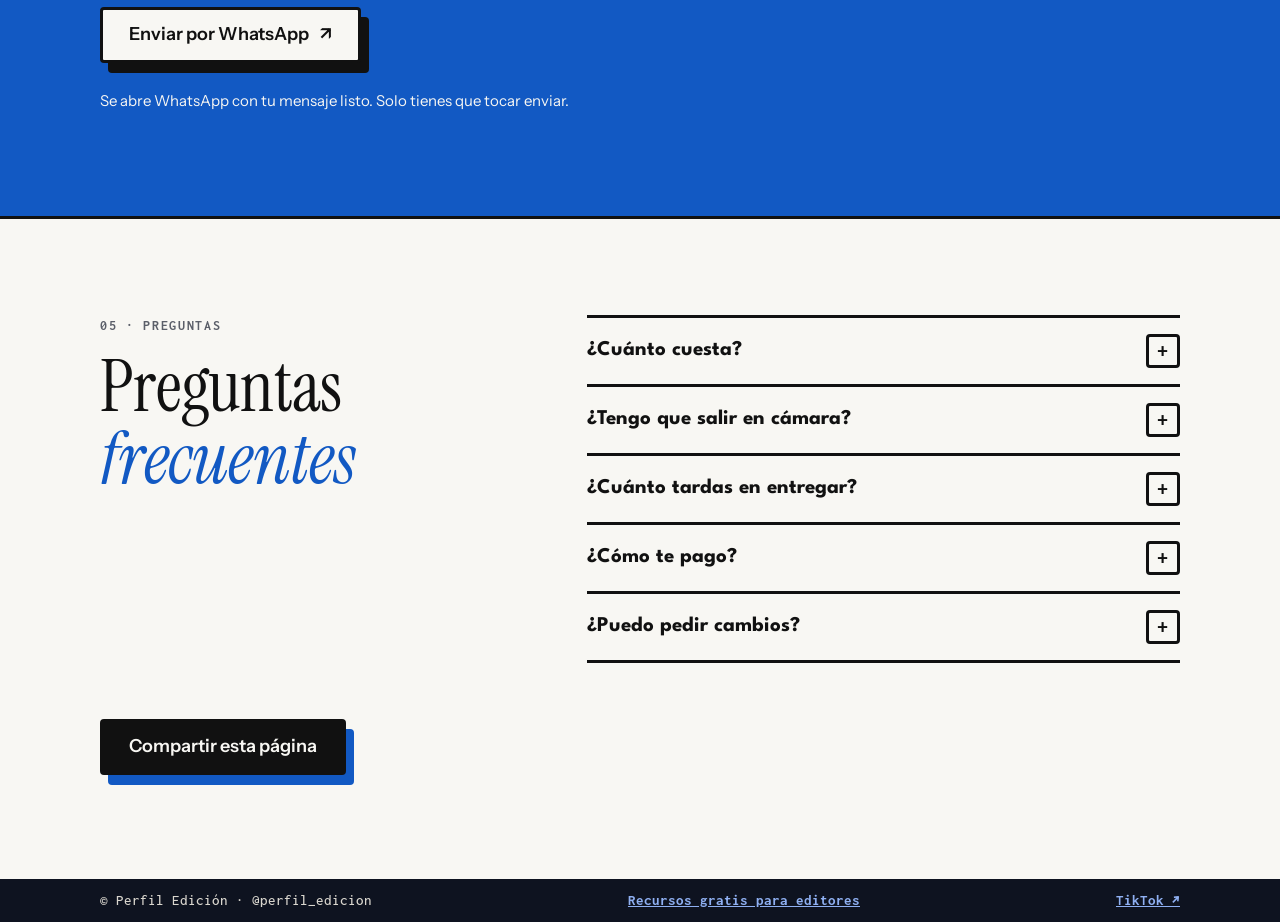
==== commit de38607e: "Web para negocios: trabajos, dos servicios, formulario a WhatsApp - Portada orientada a negocios y m" ====
--- a/index.html
+++ b/index.html
@@ -5,8 +5,8 @@
   <meta name="viewport" content="width=device-width, initial-scale=1">
 
   <!-- ===== METADATOS ===== -->
-  <title>Perfil Edición · Edición de videos cortos desde US$25</title>
-  <meta name="description" content="Edito tus videos cortos para TikTok, Reels y Shorts: cortes, subtítulos, zooms y sonido. Desde US$25 por video o planes de 12 y 20 videos al mes. Además, recursos gratis para editores.">
+  <title>Perfil Edición · Videos cortos para negocios y marcas personales</title>
+  <meta name="description" content="Edito y creo videos cortos para TikTok, Reels y Shorts: ideas, guion y edición para que tu negocio o tu marca personal consiga clientes. Clientes en 6 países.">
   <meta name="theme-color" content="#F8F7F3">
 
   <!-- =========================================================
@@ -24,8 +24,8 @@
   <meta property="og:type" content="website">
   <meta property="og:locale" content="es_LA">
   <meta property="og:site_name" content="Perfil Edición">
-  <meta property="og:title" content="Perfil Edición · Videos que se miran hasta el final">
-  <meta property="og:description" content="Edito tus videos cortos desde US$25. Escríbeme EDITAR en TikTok.">
+  <meta property="og:title" content="Perfil Edición · Videos cortos que te traen clientes">
+  <meta property="og:description" content="Ideas, guion y edición de videos cortos para negocios y marcas personales. Cuéntame qué necesitas.">
   <meta property="og:image:width" content="1200">
   <meta property="og:image:height" content="630">
   <meta property="og:image:alt" content="Logo de Perfil Edición y el lema Menos pasos, mejores cortes.">
@@ -72,10 +72,11 @@
         <span class="logo__nombre">Perfil Edición</span>
       </a>
       <nav class="nav" aria-label="Secciones">
-        <a href="#servicio">Precios</a>
-        <a href="#sobre-mi">Sobre mí</a>
-        <a href="#recursos">Recursos</a>
-        <a href="#comunidad">Comunidad</a>
+        <a href="#trabajos">Trabajos</a>
+        <a href="#servicios">Servicios</a>
+        <a href="#contacto">Contacto</a>
+        <!-- Los recursos para editores viven en su propia página (17/11/2026) -->
+        <a href="recursos.html">Recursos</a>
       </nav>
     </div>
     <!-- Barra de progreso del scroll (decorativa) -->
@@ -90,13 +91,14 @@
     <section class="portada fondo-grilla" id="inicio">
       <div class="contenedor portada__grid">
         <div class="portada__texto">
-          <p class="sello sello--tinta">Editor de video</p>
-          <h1 class="titular">Videos que se miran <em class="subrayado">hasta</em> el final.</h1>
-          <p class="bajada">Edito tus videos cortos para TikTok, Reels y Shorts. Tú grabas, yo hago el resto. Desde US$25 por video.</p>
-          <!-- Primero lo que se vende (precios); los recursos gratis quedan como segunda opción -->
+          <p class="sello sello--tinta">Videos para negocios</p>
+          <h1 class="titular">Videos cortos que te traen <em class="subrayado">clientes.</em></h1>
+          <p class="bajada">Edito y creo videos para TikTok, Reels y Shorts para negocios y marcas personales. Tú grabas (o no), yo me encargo del resto.</p>
+          <!-- Sin precios (decisión del 17/11/2026): primero se ven los trabajos
+               y el contacto es por el formulario, que llega a WhatsApp. -->
           <div class="portada__botones">
-            <a class="boton boton--acento" href="#servicio">Ver precios <span aria-hidden="true">↓</span></a>
-            <a class="boton boton--papel" href="#recursos">Recursos gratis</a>
+            <a class="boton boton--acento" href="#trabajos">Ver trabajos <span aria-hidden="true">↓</span></a>
+            <a class="boton boton--papel" href="#contacto">Quiero mis videos</a>
           </div>
         </div>
 
@@ -140,61 +142,119 @@
 
 
     <!-- ===================================================== -->
-    <!-- 2b. SERVICIO Y PRECIOS                                 -->
-    <!-- Los precios los decidió Efraín el 10/11/2026. Si cambian, -->
-    <!-- se cambian acá y en los carruseles fijados (C36 a C38). -->
-    <!-- ===================================================== -->
-    <section class="seccion seccion--servicio" id="servicio" aria-labelledby="t-servicio">
+    <!-- 2b. TRABAJOS (lo primero que busca un cliente)         -->
+    <!-- Cada video: MP4 comprimido + imagen de portada en      -->
+    <!-- videos/. Solo trabajos con permiso del cliente.        -->
+    <!-- ===================================================== -->
+    <section class="seccion" id="trabajos" aria-labelledby="t-trabajos">
       <div class="contenedor">
-        <p class="etiqueta">01 · Servicio</p>
-        <h2 class="titulo" id="t-servicio">Edito tus videos, <em>tú</em> solo los subes</h2>
-        <p class="intro">Para negocios, marcas personales y creadores que tienen qué decir, pero no tiempo para editar. Con la misma estructura de mis videos: gancho en los primeros 3 segundos y el pedido antes de que se vayan.</p>
-
-        <!-- Tres planes. El del medio va destacado: es el que conviene para crecer. -->
-        <ul class="planes aparecer escalonado" role="list">
+        <p class="etiqueta">01 · Trabajos</p>
+        <h2 class="titulo" id="t-trabajos">Videos que ya <em>hice</em></h2>
+        <p class="intro">Trabajos reales para negocios y marcas personales. Toca un video para verlo con sonido.</p>
+
+        <!-- Para sumar un trabajo, copia un <li> y cambia el video, la portada y los textos.
+             preload="none": el video no se descarga hasta que lo tocan (la página carga rápido). -->
+        <ul class="trabajos aparecer escalonado" role="list" data-trabajos>
+          <li class="trabajo">
+            <figure class="celular celular--chico">
+              <span class="celular__parlante" aria-hidden="true"></span>
+              <video class="celular__video" src="videos/mishu.mp4" poster="videos/mishu.jpg" controls preload="none" playsinline aria-label="Video de ejemplo: Tienda de camas para mascotas"></video>
+            </figure>
+            <p class="trabajo__rubro">Tienda de camas para mascotas</p>
+            <p class="trabajo__det">Sin salir en cámara: producto, voz y oferta</p>
+          </li>
+          <li class="trabajo">
+            <figure class="celular celular--chico">
+              <span class="celular__parlante" aria-hidden="true"></span>
+              <video class="celular__video" src="videos/corpocell.mp4" poster="videos/corpocell.jpg" controls preload="none" playsinline aria-label="Video de ejemplo: Clínica estética · México"></video>
+            </figure>
+            <p class="trabajo__rubro">Clínica estética · México</p>
+            <p class="trabajo__det">Médico a cámara, antes y después, y b-roll</p>
+          </li>
+          <li class="trabajo">
+            <figure class="celular celular--chico">
+              <span class="celular__parlante" aria-hidden="true"></span>
+              <video class="celular__video" src="videos/medico.mp4" poster="videos/medico.jpg" controls preload="none" playsinline aria-label="Video de ejemplo: Médico · salud capilar"></video>
+            </figure>
+            <p class="trabajo__rubro">Médico · salud capilar</p>
+            <p class="trabajo__det">Ritmo, lista animada y pedido de comentario</p>
+          </li>
+          <li class="trabajo">
+            <figure class="celular celular--chico">
+              <span class="celular__parlante" aria-hidden="true"></span>
+              <video class="celular__video" src="videos/marca-personal.mp4" poster="videos/marca-personal.jpg" controls preload="none" playsinline aria-label="Video de ejemplo: Marca personal · tecnología"></video>
+            </figure>
+            <p class="trabajo__rubro">Marca personal · tecnología</p>
+            <p class="trabajo__det">Motion con la persona recortada</p>
+          </li>
+          <li class="trabajo">
+            <figure class="celular celular--chico">
+              <span class="celular__parlante" aria-hidden="true"></span>
+              <video class="celular__video" src="videos/finanzas.mp4" poster="videos/finanzas.jpg" controls preload="none" playsinline aria-label="Video de ejemplo: Emprendedor · negocios"></video>
+            </figure>
+            <p class="trabajo__rubro">Emprendedor · negocios</p>
+            <p class="trabajo__det">B-roll y subtítulos con el color de la marca</p>
+          </li>
+          <li class="trabajo">
+            <figure class="celular celular--chico">
+              <span class="celular__parlante" aria-hidden="true"></span>
+              <video class="celular__video" src="videos/libros.mp4" poster="videos/libros.jpg" controls preload="none" playsinline aria-label="Video de ejemplo: Creador de contenido · libros"></video>
+            </figure>
+            <p class="trabajo__rubro">Creador de contenido · libros</p>
+            <p class="trabajo__det">Narración con b-roll de cine</p>
+          </li>
+        </ul>
+      </div>
+    </section>
+
+    <!-- Separador con marca de corte -->
+    <div class="corte aparecer" aria-hidden="true"><span class="corte__linea"></span><span class="corte__marca"></span><span class="corte__linea"></span></div>
+
+    <!-- ===================================================== -->
+    <!-- 2c. SERVICIOS (sin precios: se cotiza por el formulario) -->
+    <!-- ===================================================== -->
+    <section class="seccion seccion--servicio" id="servicios" aria-labelledby="t-servicios">
+      <div class="contenedor">
+        <p class="etiqueta">02 · Servicios</p>
+        <h2 class="titulo" id="t-servicios">Dos formas de <em>trabajar</em> juntos</h2>
+        <p class="intro">Para negocios y marcas personales que necesitan publicar seguido, pero no tienen tiempo para editar o no saben qué grabar.</p>
+
+        <!-- Dos servicios. El completo va destacado: es el que resuelve todo. -->
+        <ul class="planes planes--dos aparecer escalonado" role="list">
           <li class="plan">
-            <h3 class="plan__t">Video suelto</h3>
-            <p class="plan__precio">US$25</p>
-            <p class="plan__det">1 video, para probar cómo trabajo.</p>
-          </li>
-          <li class="plan plan--destacado">
-            <span class="plan__sello">Para crecer</span>
-            <h3 class="plan__t">12 videos al mes</h3>
-            <p class="plan__precio">US$249</p>
-            <p class="plan__det">3 por semana. Unos US$21 cada uno.</p>
-          </li>
-          <li class="plan">
-            <h3 class="plan__t">20 videos al mes</h3>
-            <p class="plan__precio">US$399</p>
-            <p class="plan__det">5 por semana. Unos US$20 cada uno.</p>
-          </li>
-        </ul>
-
-        <div class="servicio__grid">
-          <div>
-            <h3 class="etiqueta">Qué recibes</h3>
-            <ul class="incluye" role="list">
+            <h3 class="plan__t">Edición</h3>
+            <p class="plan__lema">Tú grabas, yo edito.</p>
+            <p class="plan__det">Me mandas tus videos en bruto y te los devuelvo listos para subir.</p>
+            <ul class="incluye incluye--chico" role="list">
               <li>Cortes sin pausas</li>
               <li>Subtítulos animados</li>
               <li>Zooms y b-roll con intención</li>
               <li>Sonidos y música</li>
-              <li>Vertical para TikTok, Reels y Shorts</li>
             </ul>
-          </div>
-          <div>
-            <h3 class="etiqueta">Cómo trabajamos</h3>
-            <ol class="pasos pasos--columna">
-              <li><span class="pasos__n">1</span>Me escribes EDITAR</li>
-              <li><span class="pasos__n">2</span>Me mandas tus crudos</li>
-              <li><span class="pasos__n">3</span>Recibes tu video listo</li>
-            </ol>
-          </div>
-        </div>
-
-        <!-- El contacto es por mensaje en TikTok (decisión del 10/11/2026) -->
-        <a class="boton boton--acento" data-enlace="tiktok" href="https://www.tiktok.com/@perfil_edicion" target="_blank" rel="noopener">
-          Escríbeme EDITAR en TikTok <span aria-hidden="true">↗</span><span class="solo-lector"> (se abre en una pestaña nueva)</span>
-        </a>
+          </li>
+          <li class="plan plan--destacado">
+            <span class="plan__sello">Todo resuelto</span>
+            <h3 class="plan__t">Contenido completo</h3>
+            <p class="plan__lema">De la idea al video publicado.</p>
+            <p class="plan__det">Te digo qué grabar y te lo edito. Si no quieres salir en cámara, armamos videos con tus productos.</p>
+            <ul class="incluye incluye--chico" role="list">
+              <li>Ideas pensadas para tu rubro</li>
+              <li>Guiones y lista de tomas</li>
+              <li>Edición completa</li>
+              <li>Opción sin salir en cámara</li>
+            </ul>
+          </li>
+        </ul>
+
+        <h3 class="etiqueta">Cómo trabajamos</h3>
+        <ol class="pasos pasos--columna">
+          <li><span class="pasos__n">1</span>Completas el formulario</li>
+          <li><span class="pasos__n">2</span>Te paso una propuesta por WhatsApp</li>
+          <li><span class="pasos__n">3</span>Me mandas el material (o lo armamos juntos)</li>
+          <li><span class="pasos__n">4</span>Recibes tus videos listos para subir</li>
+        </ol>
+
+        <a class="boton boton--acento" href="#contacto">Quiero mis videos <span aria-hidden="true">↓</span></a>
       </div>
     </section>
 
@@ -203,14 +263,14 @@
     <!-- ===================================================== -->
     <section class="seccion seccion--sobre" id="sobre-mi" aria-labelledby="t-sobre">
       <div class="contenedor">
-        <p class="etiqueta">02 · Sobre mí</p>
+        <p class="etiqueta">03 · Sobre mí</p>
         <h2 class="titulo" id="t-sobre">Detrás de <em>cada</em> corte</h2>
 
         <!-- Tres datos grandes: el número final está escrito aquí;
              main.js solo lo anima desde 0 al aparecer. -->
         <ul class="datos aparecer escalonado" role="list" data-contadores>
           <li class="dato"><span class="dato__num" data-contar="3">3</span><span class="dato__txt">años editando video</span></li>
-          <li class="dato"><span class="dato__num" data-contar="30" data-prefijo="+" data-sufijo="k">+30k</span><span class="dato__txt">seguidores en TikTok</span></li>
+          <li class="dato"><span class="dato__num" data-contar="40" data-prefijo="+" data-sufijo="k">+40k</span><span class="dato__txt">seguidores en TikTok</span></li>
           <li class="dato"><span class="dato__num" data-contar="2" data-prefijo="+" data-sufijo="M" data-decimales="1">+2M</span><span class="dato__txt">vistas en mis videos</span></li>
         </ul>
 
@@ -225,11 +285,12 @@
               </li>
               <li class="hago__item">
                 <svg viewBox="0 0 32 32" aria-hidden="true" focusable="false"><path d="M5 7 H27 V21 H15 L9 26 V21 H5 Z"/><line x1="10" y1="12.5" x2="22" y2="12.5"/><line x1="10" y1="16.5" x2="18" y2="16.5"/></svg>
-                <span>Doy consejos de edición</span>
+                <span>Escribo ideas y guiones</span>
               </li>
               <li class="hago__item">
-                <svg viewBox="0 0 32 32" aria-hidden="true" focusable="false"><path d="M11 9 L4 16 L11 23"/><path d="M21 9 L28 16 L21 23"/><path d="M18 6 L14 26"/></svg>
-                <span>Soy programador</span>
+                <!-- Gráfico que sube: contenido pensado para vender -->
+                <svg viewBox="0 0 32 32" aria-hidden="true" focusable="false"><path d="M4 26 H28"/><path d="M6 21 L13 14 L18 18 L27 8"/><path d="M21 8 H27 V14"/></svg>
+                <span>Creo contenido para negocios</span>
               </li>
             </ul>
           </div>
@@ -298,112 +359,79 @@
     </section>
 
     <!-- ===================================================== -->
-    <!-- 4. RECURSOS GRATIS (fondo azul de marca)               -->
-    <!-- ===================================================== -->
-    <section class="seccion seccion--acento" id="recursos" aria-labelledby="t-recursos">
+    <!-- 4. CONTACTO: formulario que se envía por WhatsApp       -->
+    <!-- No hay servidor: main.js arma el mensaje con las        -->
+    <!-- respuestas y abre WhatsApp con el texto ya escrito.     -->
+    <!-- La persona solo toca "enviar". (17/11/2026)             -->
+    <!-- ===================================================== -->
+    <section class="seccion seccion--acento" id="contacto" aria-labelledby="t-contacto">
       <div class="contenedor">
-        <p class="etiqueta">03 · Recursos</p>
-        <h2 class="titulo" id="t-recursos">Recursos <em>gratis</em></h2>
-        <p class="intro">Todo está en una sola carpeta de Drive. Son recursos propios, creados por mí. Descárgalos sin registro y sin dejar tu correo.</p>
-
-        <!-- Mini explicación en 3 pasos -->
-        <ol class="pasos aparecer escalonado">
-          <li><span class="pasos__n">1</span>Entra a la carpeta</li>
-          <li><span class="pasos__n">2</span>Elige lo que te sirve</li>
-          <li><span class="pasos__n">3</span>Descarga</li>
-        </ol>
-
-        <!-- Las 7 categorías.
-             MINIATURAS REALES: para cambiar una vista previa dibujada por una foto,
-             reemplaza el contenido de su <div class="recurso__vista"> por:
-             <img src="miniaturas/nombre.webp" alt="" width="400" height="240" loading="lazy">
-             (alt vacío porque el título de la tarjeta ya lo describe). -->
-        <ul class="recursos aparecer escalonado" role="list">
-          <li class="recurso">
-            <div class="recurso__vista vista-grilla" aria-hidden="true"><span class="vista-grilla__bloque"></span></div>
-            <div class="recurso__pie"><span class="recurso__n">01</span><h3 class="recurso__t">Fondos con grilla de líneas</h3></div>
-          </li>
-          <li class="recurso">
-            <div class="recurso__vista vista-motion" aria-hidden="true"><span class="vista-motion__a"></span><span class="vista-motion__b"></span></div>
-            <div class="recurso__pie"><span class="recurso__n">02</span><h3 class="recurso__t">Motion backgrounds</h3></div>
-          </li>
-          <li class="recurso">
-            <div class="recurso__vista vista-overlay" aria-hidden="true"><span></span><span></span><span></span></div>
-            <div class="recurso__pie"><span class="recurso__n">03</span><h3 class="recurso__t">Overlays</h3></div>
-          </li>
-          <li class="recurso">
-            <div class="recurso__vista vista-rayos" aria-hidden="true">
-              <svg viewBox="0 0 120 72"><polygon class="rayo rayo--1" points="62,6 44,40 58,40 50,66 76,28 61,28 70,6" /><polygon class="rayo rayo--2" points="30,14 22,32 29,32 25,46 38,26 31,26 35,14"/><polygon class="rayo rayo--3" points="94,20 86,38 93,38 89,52 102,32 95,32 99,20"/></svg>
-            </div>
-            <div class="recurso__pie"><span class="recurso__n">04</span><h3 class="recurso__t">Rayos</h3></div>
-          </li>
-          <li class="recurso">
-            <div class="recurso__vista vista-papel" aria-hidden="true">
-              <svg viewBox="0 0 120 72"><path class="hoja" d="M30 8 H78 L92 22 V60 L86 63 L80 60 L74 63 L68 60 L62 63 L56 60 L50 63 L44 60 L38 63 L30 60 Z"/><path class="doblez" d="M78 8 V22 H92 Z"/><line x1="40" y1="30" x2="80" y2="30"/><line x1="40" y1="38" x2="74" y2="38"/><line x1="40" y1="46" x2="78" y2="46"/></svg>
-            </div>
-            <div class="recurso__pie"><span class="recurso__n">05</span><h3 class="recurso__t">Recursos de papel</h3></div>
-          </li>
-          <li class="recurso">
-            <div class="recurso__vista vista-seguir" aria-hidden="true">
-              <span class="vista-seguir__boton"><span class="vista-seguir__mas">+</span>Seguir</span>
-              <svg class="vista-seguir__cursor" viewBox="0 0 24 24"><path d="M5 3 L19 12 L12.5 13.5 L16 20.5 L13 22 L9.5 15 L5 19 Z"/></svg>
-            </div>
-            <div class="recurso__pie"><span class="recurso__n">06</span><h3 class="recurso__t">Animación de seguir</h3></div>
-          </li>
-          <li class="recurso">
-            <div class="recurso__vista vista-sonido" aria-hidden="true">
-              <span style="--h:.35"></span><span style="--h:.7"></span><span style="--h:.5"></span><span style="--h:.95"></span><span style="--h:.6"></span><span style="--h:.8"></span><span style="--h:.4"></span><span style="--h:.75"></span><span style="--h:.3"></span><span style="--h:.55"></span><span style="--h:.85"></span><span style="--h:.45"></span>
-            </div>
-            <div class="recurso__pie"><span class="recurso__n">07</span><h3 class="recurso__t">Sonidos</h3></div>
-          </li>
-        </ul>
-
-        <!-- El enlace real se define en main.js (ENLACE_DRIVE). Este href es solo respaldo. -->
-        <a class="boton boton--papel" data-enlace="drive" href="https://drive.google.com/drive/folders/1FXDxT6zBFRgM-xHpAlX5bew2_E1DRwOv" target="_blank" rel="noopener">
-          Abrir la carpeta de Drive <span aria-hidden="true">↗</span><span class="solo-lector"> (se abre en una pestaña nueva)</span>
-        </a>
-        <p class="licencia">Úsalos en tus proyectos y en los de tus clientes. No los revendas ni los subas como si fueran tuyos.</p>
-      </div>
-    </section>
-
-    <!-- ===================================================== -->
-    <!-- 5. COMUNIDAD · PRÓXIMAMENTE (fondo noche)              -->
-    <!-- ===================================================== -->
-    <section class="seccion seccion--noche fondo-grilla--oscura" id="comunidad" aria-labelledby="t-comunidad">
-      <div class="contenedor">
-        <p class="sello sello--claro">Próximamente</p>
-        <h2 class="titulo" id="t-comunidad">Una comunidad para editar <em>sin</em> pasos de más</h2>
-        <p class="intro">Estoy preparando herramientas que eliminan pasos manuales de la edición, dentro de una comunidad privada. Todavía están en desarrollo.</p>
-
-        <!-- Tarjetas bloqueadas: sin nombres ni funciones hasta que existan.
-             El candado se sacude al pasar el mouse o al tocar la tarjeta. -->
-        <ul class="bloqueadas aparecer escalonado" role="list">
-          <li class="bloqueada" data-bloqueada>
-            <svg class="candado" viewBox="0 0 24 24" aria-hidden="true" focusable="false"><rect x="4" y="10.5" width="16" height="10.5" rx="2"/><path d="M8 10.5V7.5a4 4 0 0 1 8 0v3"/></svg>
-            <h3 class="bloqueada__t">Herramienta 01</h3>
-            <span class="bloqueada__e">En desarrollo</span>
-          </li>
-          <li class="bloqueada" data-bloqueada>
-            <svg class="candado" viewBox="0 0 24 24" aria-hidden="true" focusable="false"><rect x="4" y="10.5" width="16" height="10.5" rx="2"/><path d="M8 10.5V7.5a4 4 0 0 1 8 0v3"/></svg>
-            <h3 class="bloqueada__t">Herramienta 02</h3>
-            <span class="bloqueada__e">En desarrollo</span>
-          </li>
-          <li class="bloqueada" data-bloqueada>
-            <svg class="candado" viewBox="0 0 24 24" aria-hidden="true" focusable="false"><rect x="4" y="10.5" width="16" height="10.5" rx="2"/><path d="M8 10.5V7.5a4 4 0 0 1 8 0v3"/></svg>
-            <h3 class="bloqueada__t">Herramienta 03</h3>
-            <span class="bloqueada__e">En desarrollo</span>
-          </li>
-        </ul>
-
-        <div class="espera">
-          <p class="espera__frase">Avísame cuando abra</p>
-          <!-- main.js activa este botón solo si ENLACE_LISTA_ESPERA tiene un enlace.
-               Mientras esté vacío, se muestra apagado y no lleva a ningún lado. -->
-          <a class="boton boton--claro" data-enlace="espera" role="link" aria-disabled="true" aria-describedby="nota-correo">
-            <span data-texto-boton>Lista de espera: pronto</span>
-          </a>
-          <p class="espera__nota" id="nota-correo">Uso tu correo solo para avisarte cuando abra.</p>
-        </div>
+        <p class="etiqueta">04 · Contacto</p>
+        <h2 class="titulo" id="t-contacto">Cuéntame qué <em>necesitas</em></h2>
+        <p class="intro">Completa esto en un minuto. Se abre WhatsApp con tus respuestas y te respondo con una propuesta.</p>
+
+        <form class="formulario" data-formulario novalidate>
+          <div class="campo">
+            <label for="f-nombre">Tu nombre</label>
+            <input id="f-nombre" name="nombre" type="text" autocomplete="name" required>
+          </div>
+          <div class="campo">
+            <label for="f-marca">Nombre de tu negocio o marca</label>
+            <input id="f-marca" name="marca" type="text" autocomplete="organization" required>
+          </div>
+          <div class="campo">
+            <label for="f-rubro">¿A qué se dedica?</label>
+            <input id="f-rubro" name="rubro" type="text" placeholder="Ej.: clínica estética, tienda de ropa, coach" required>
+          </div>
+          <div class="campo">
+            <label for="f-cuenta">Tu TikTok o Instagram <span class="campo__opcional">(opcional)</span></label>
+            <input id="f-cuenta" name="cuenta" type="text" placeholder="@tucuenta">
+          </div>
+
+          <fieldset class="campo campo--opciones">
+            <legend>¿Qué necesitas?</legend>
+            <label><input type="radio" name="servicio" value="Solo edición (yo grabo)" required> Solo edición: yo grabo</label>
+            <label><input type="radio" name="servicio" value="Contenido completo (ideas, guion y edición)"> Contenido completo: ideas, guion y edición</label>
+            <label><input type="radio" name="servicio" value="No sé todavía"> No sé todavía</label>
+          </fieldset>
+
+          <fieldset class="campo campo--opciones">
+            <legend>¿Cuántos videos al mes?</legend>
+            <label><input type="radio" name="cantidad" value="Hasta 4" required> Hasta 4</label>
+            <label><input type="radio" name="cantidad" value="Entre 8 y 12"> Entre 8 y 12</label>
+            <label><input type="radio" name="cantidad" value="20 o más"> 20 o más</label>
+          </fieldset>
+
+          <fieldset class="campo campo--opciones">
+            <legend>¿Quién sale en los videos?</legend>
+            <label><input type="radio" name="camara" value="Yo o alguien de mi equipo" required> Yo o alguien de mi equipo</label>
+            <label><input type="radio" name="camara" value="Nadie: prefiero no salir en cámara"> Nadie: prefiero no salir en cámara</label>
+          </fieldset>
+
+          <fieldset class="campo campo--opciones">
+            <legend>Presupuesto mensual aproximado (en dólares)</legend>
+            <label><input type="radio" name="presupuesto" value="Menos de US$100" required> Menos de US$100</label>
+            <label><input type="radio" name="presupuesto" value="Entre US$100 y US$300"> Entre US$100 y US$300</label>
+            <label><input type="radio" name="presupuesto" value="Entre US$300 y US$600"> Entre US$300 y US$600</label>
+            <label><input type="radio" name="presupuesto" value="Más de US$600"> Más de US$600</label>
+          </fieldset>
+
+          <fieldset class="campo campo--opciones">
+            <legend>¿Cuándo quieres empezar?</legend>
+            <label><input type="radio" name="cuando" value="Ya mismo" required> Ya mismo</label>
+            <label><input type="radio" name="cuando" value="Este mes"> Este mes</label>
+            <label><input type="radio" name="cuando" value="Estoy averiguando"> Estoy averiguando</label>
+          </fieldset>
+
+          <div class="campo campo--ancho">
+            <label for="f-mensaje">¿Algo más que quieras contarme? <span class="campo__opcional">(opcional)</span></label>
+            <textarea id="f-mensaje" name="mensaje" rows="3"></textarea>
+          </div>
+
+          <p class="formulario__error" role="alert" data-formulario-error></p>
+          <button class="boton boton--papel" type="submit">Enviar por WhatsApp <span aria-hidden="true">↗</span></button>
+          <p class="formulario__nota">Se abre WhatsApp con tu mensaje listo. Solo tienes que tocar enviar.</p>
+        </form>
       </div>
     </section>
 
@@ -413,29 +441,29 @@
     <section class="seccion seccion--faq" id="preguntas" aria-labelledby="t-faq">
       <div class="contenedor faq__grid">
         <div>
-          <p class="etiqueta">04 · Preguntas</p>
+          <p class="etiqueta">05 · Preguntas</p>
           <h2 class="titulo" id="t-faq">Preguntas <em>frecuentes</em></h2>
         </div>
         <div class="faq aparecer escalonado">
           <details class="faq__item">
-            <summary>¿Cuánto cuesta que edites mis videos?</summary>
-            <p>Un video suelto cuesta US$25. Por mes: 12 videos a US$249 o 20 videos a US$399.</p>
+            <summary>¿Cuánto cuesta?</summary>
+            <p>Depende de cuántos videos necesitas y de si solo edito o también armo las ideas y los guiones. Completa el formulario y te paso una propuesta a medida.</p>
           </details>
           <details class="faq__item">
-            <summary>¿Cómo te contrato?</summary>
-            <p>Escríbeme EDITAR por mensaje en TikTok. Te pregunto tu rubro y cuántos videos quieres por mes.</p>
+            <summary>¿Tengo que salir en cámara?</summary>
+            <p>No. Si prefieres no salir, armamos videos con tus productos, tu local o imágenes de tu rubro, con voz y subtítulos.</p>
           </details>
           <details class="faq__item">
-            <summary>¿Los recursos son gratis de verdad?</summary>
-            <p>Sí. Entras a la carpeta y descargas lo que quieras, sin registro y sin dejar tu correo.</p>
+            <summary>¿Cuánto tardas en entregar?</summary>
+            <p>Lo acordamos en la propuesta según la cantidad de videos. Trabajo con entregas fijas para que publiques seguido.</p>
           </details>
           <details class="faq__item">
-            <summary>¿Puedo usarlos en videos de clientes?</summary>
-            <p>Sí. Puedes usarlos en tus proyectos y en los de tus clientes. Lo único que no puedes hacer es revenderlos o subirlos como si fueran tuyos.</p>
+            <summary>¿Cómo te pago?</summary>
+            <p>En dólares, por transferencia o PayPal. Trabajo con clientes de varios países.</p>
           </details>
           <details class="faq__item">
-            <summary>¿Cuándo abre la comunidad?</summary>
-            <p>Todavía no hay fecha. Las herramientas están en desarrollo. Anótate en la lista de espera y te aviso cuando abra.</p>
+            <summary>¿Puedo pedir cambios?</summary>
+            <p>Sí. Cada video incluye rondas de cambios para que quede como quieres.</p>
           </details>
         </div>
       </div>
@@ -454,6 +482,7 @@
   <footer class="pie">
     <div class="contenedor pie__fila">
       <p>© Perfil Edición · @perfil_edicion</p>
+      <a href="recursos.html">Recursos gratis para editores</a>
       <a data-enlace="tiktok" href="https://www.tiktok.com/@perfil_edicion" target="_blank" rel="noopener">TikTok <span aria-hidden="true">↗</span><span class="solo-lector"> (se abre en una pestaña nueva)</span></a>
     </div>
   </footer>
--- a/styles.css
+++ b/styles.css
@@ -340,6 +340,72 @@
   .servicio__grid { grid-template-columns: 1fr 1fr; gap: 48px; }
 }
 
+/* Dos servicios (17/11/2026): el lema en serif y una lista corta */
+.plan__lema { font-family: var(--f-titulo); font-size: 30px; line-height: 1.05; margin: 4px 0 6px; }
+.plan--destacado .plan__lema { color: var(--papel); }
+.incluye--chico { font-size: 16px; gap: 6px; margin-top: 12px; }
+.plan--destacado .incluye li::before { color: var(--papel); }
+.seccion--servicio .pasos { margin-bottom: 40px; }
+@media (min-width: 720px) {
+  .planes--dos { grid-template-columns: 1fr 1fr; }
+}
+
+/* ---------- 2b. Trabajos: videos verticales en marco de celular ---------- */
+.trabajos {
+  display: grid;
+  grid-template-columns: repeat(auto-fill, minmax(min(100%, 230px), 1fr));
+  gap: 40px 28px;
+}
+.trabajo { display: flex; flex-direction: column; align-items: center; gap: 14px; }
+/* Celular más chico que el de la portada, para que entren varios */
+.celular--chico { width: 100%; max-width: 250px; padding: 18px 7px 7px; border-radius: 18px; }
+.celular--chico .celular__parlante { top: 6px; width: 40px; height: 5px; margin-left: -20px; }
+.celular--chico .celular__video { object-fit: contain; border-radius: 10px; }
+.trabajo__rubro { font-family: var(--f-nombre); font-weight: 700; font-size: 21px; line-height: 1.1; text-align: center; }
+.trabajo__det { font-size: 15px; color: var(--gris); text-align: center; max-width: 250px; }
+
+/* ---------- 4. Contacto: formulario sobre fondo azul ---------- */
+.formulario { display: grid; gap: 22px; max-width: 760px; }
+.campo { display: flex; flex-direction: column; gap: 8px; margin: 0; padding: 0; border: 0; min-width: 0; }
+/* Solo el título del campo va en mayúsculas (no las opciones) */
+.campo:not(.campo--opciones) > label, .campo legend {
+  font-family: var(--f-etiqueta); font-weight: 700; font-size: 15px;
+  letter-spacing: .06em; text-transform: uppercase; padding: 0; margin-bottom: 4px;
+}
+.campo__opcional { text-transform: none; letter-spacing: 0; font-weight: 500; opacity: .85; }
+.campo input[type="text"], .campo textarea {
+  width: 100%; min-height: 52px; padding: 12px 14px;
+  font: inherit; font-size: 17px;
+  background: var(--papel); color: var(--tinta);
+  border: var(--borde) solid var(--tinta); border-radius: var(--radio);
+  box-shadow: 4px 5px 0 var(--tinta);
+}
+.campo textarea { resize: vertical; }
+.campo input::placeholder, .campo textarea::placeholder { color: var(--gris); }
+/* Opciones: cada una es una fila tocable de 48 px o más */
+.campo--opciones label {
+  display: flex; align-items: center; gap: 12px;
+  min-height: 48px; padding: 10px 14px;
+  font-family: var(--f-texto); font-size: 17px; font-weight: 500;
+  background: var(--papel); color: var(--tinta);
+  border: var(--borde) solid var(--tinta); border-radius: var(--radio);
+  cursor: pointer;
+}
+.campo--opciones label + label { margin-top: 2px; }
+.campo--opciones input { width: 20px; height: 20px; flex: none; accent-color: var(--acento); margin: 0; }
+.campo--opciones label:has(input:checked) { background: var(--tinta); color: var(--papel); }
+.formulario__error { font-family: var(--f-etiqueta); font-weight: 700; font-size: 16px; min-height: 1em; }
+.formulario__error:empty { display: none; }
+.formulario .boton { justify-self: start; }
+.formulario__nota { font-size: 15px; }
+@media (min-width: 720px) {
+  .formulario { grid-template-columns: 1fr 1fr; gap: 26px 28px; }
+  .campo--opciones, .campo--ancho, .formulario__error, .formulario .boton, .formulario__nota { grid-column: 1 / -1; }
+}
+
+/* Página de recursos: la sección azul arranca pegada a la cabecera */
+.seccion--primera { border-top: none; }
+
 /* ---------- 3. Sobre mí ---------- */
 .seccion--sobre { padding-top: 40px; }
 .datos {
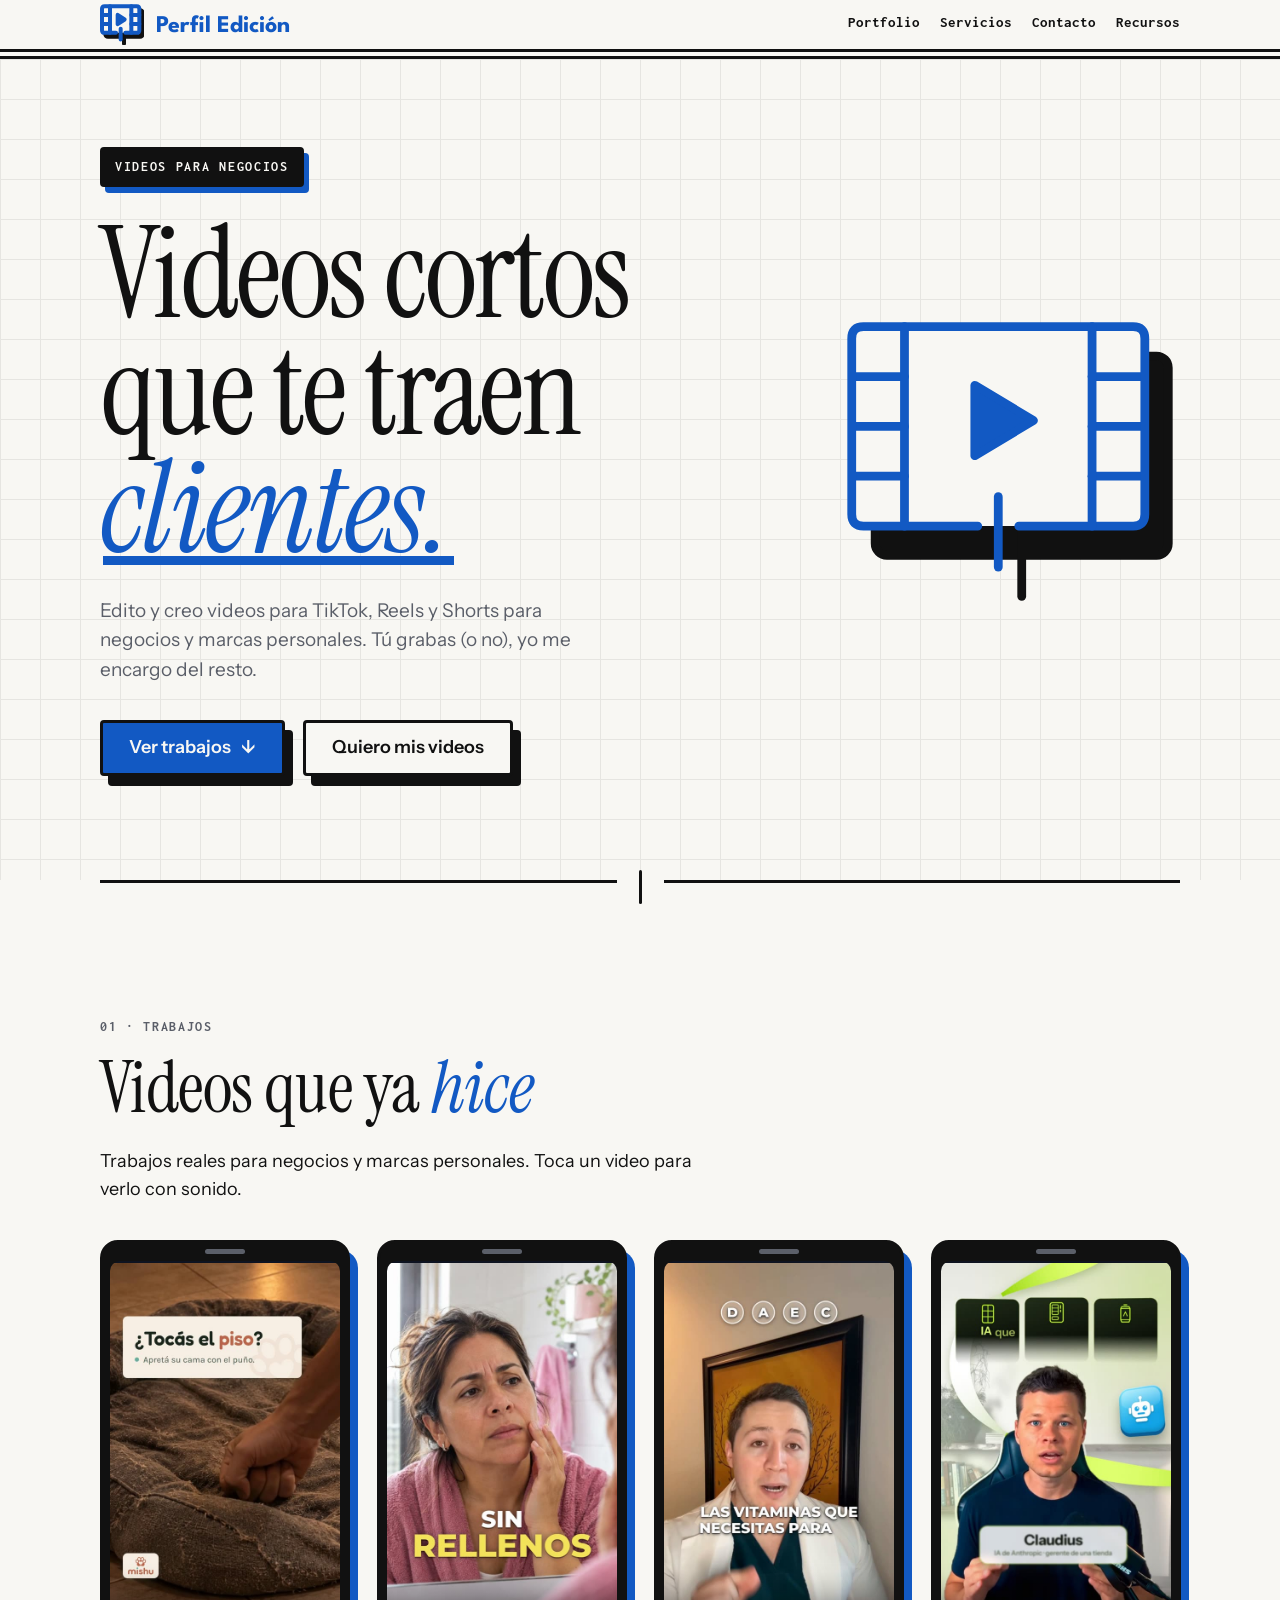
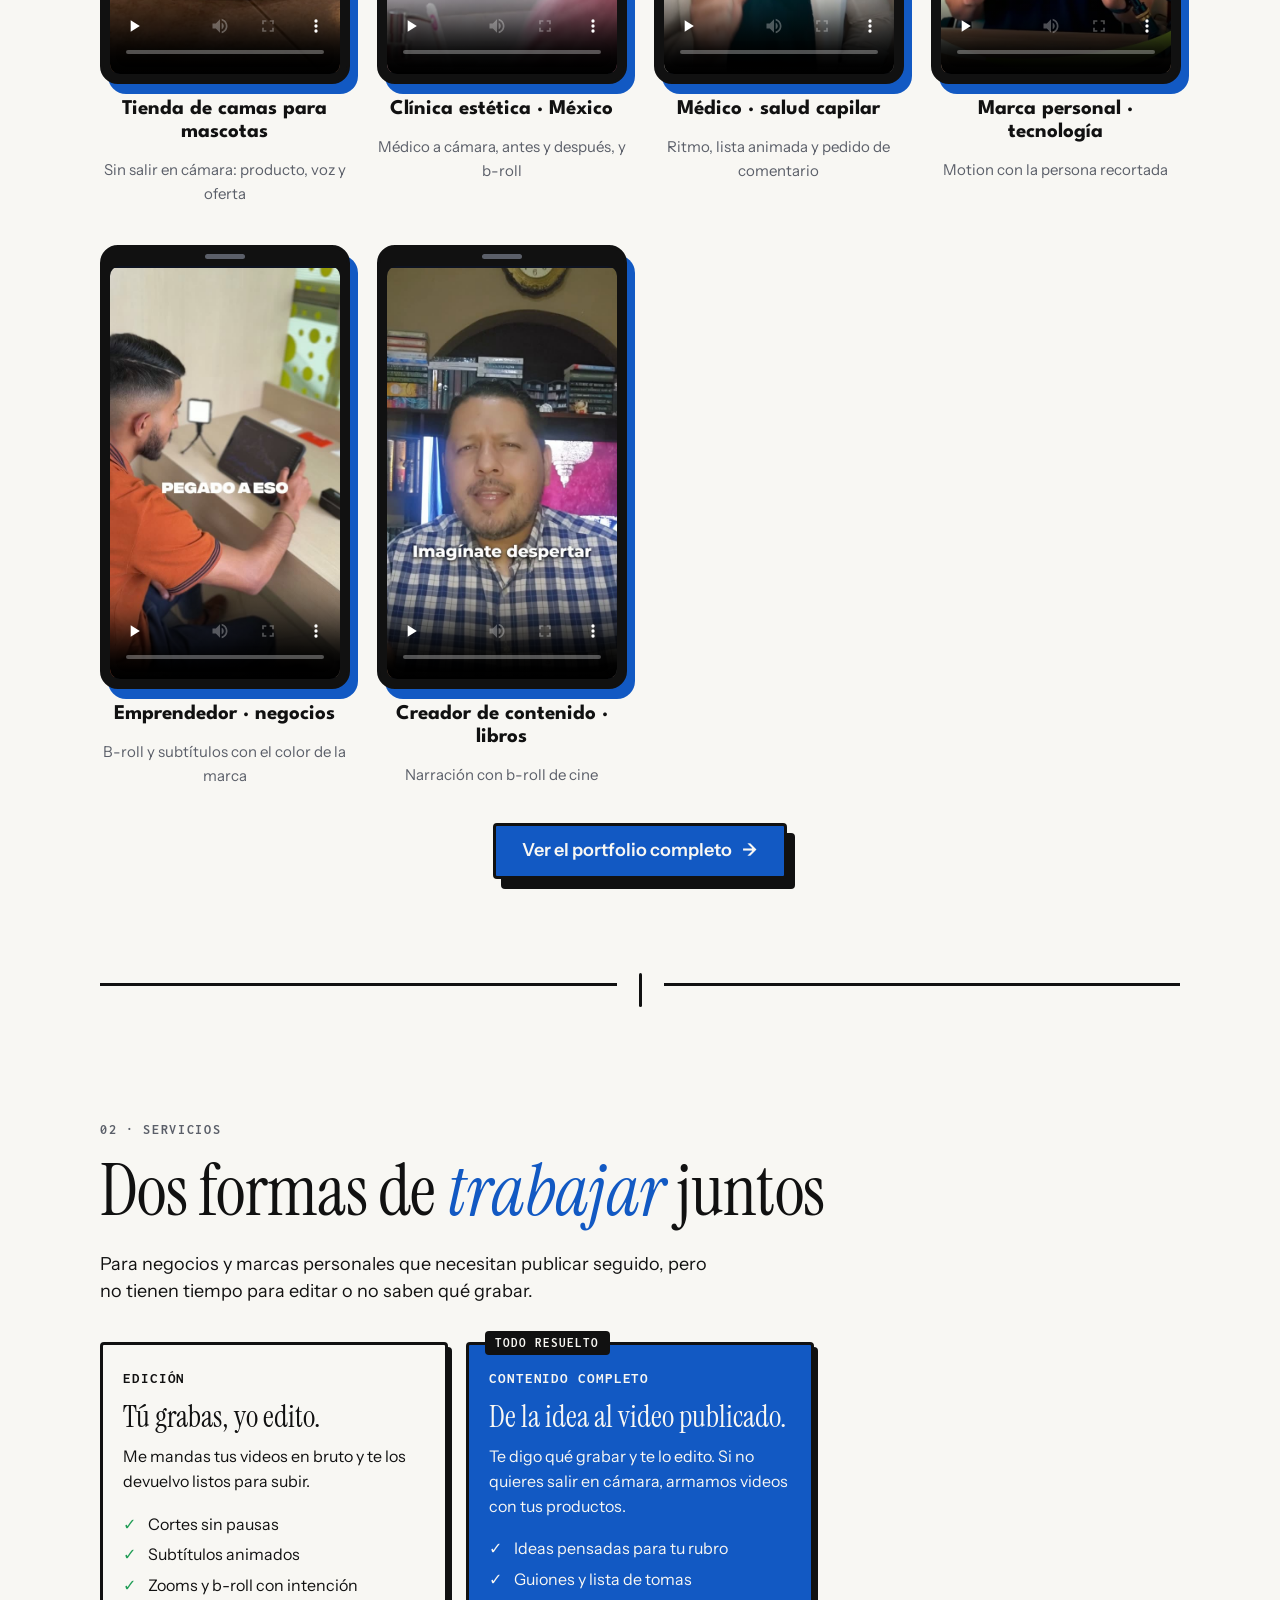
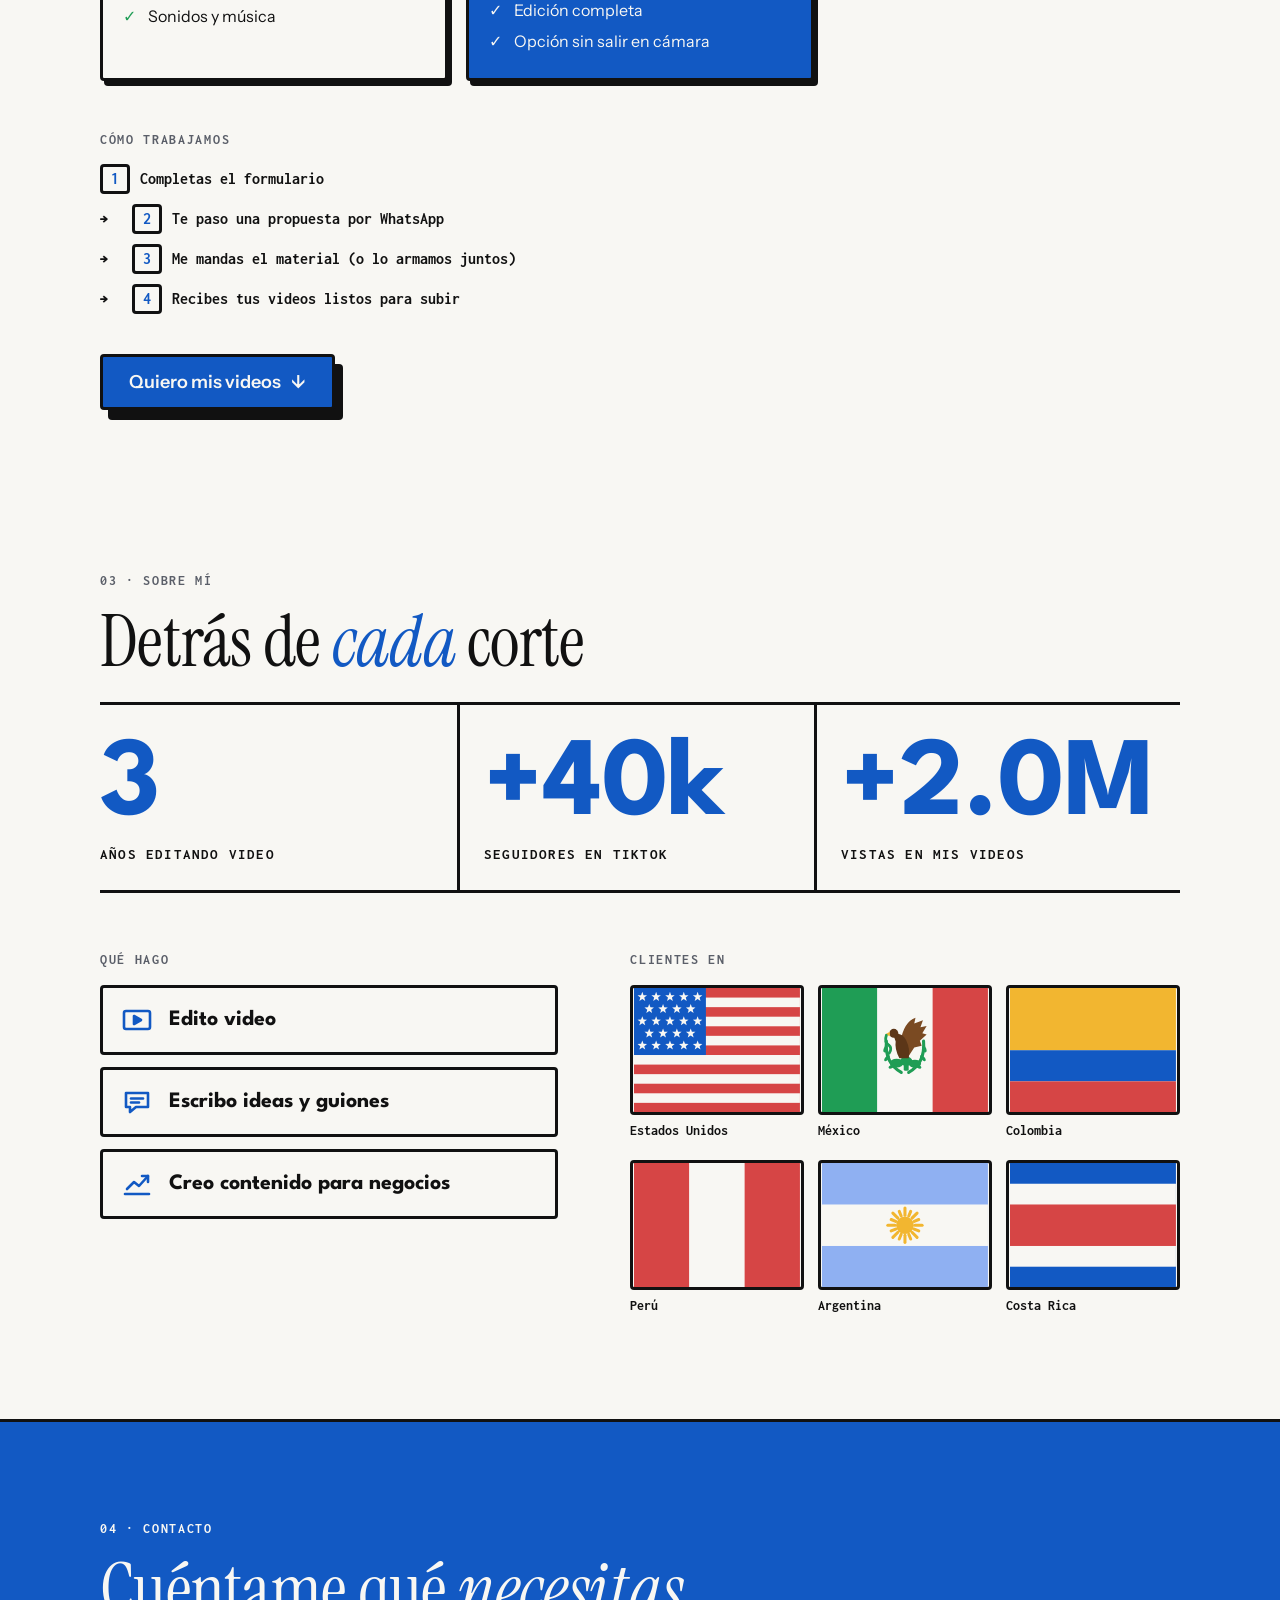
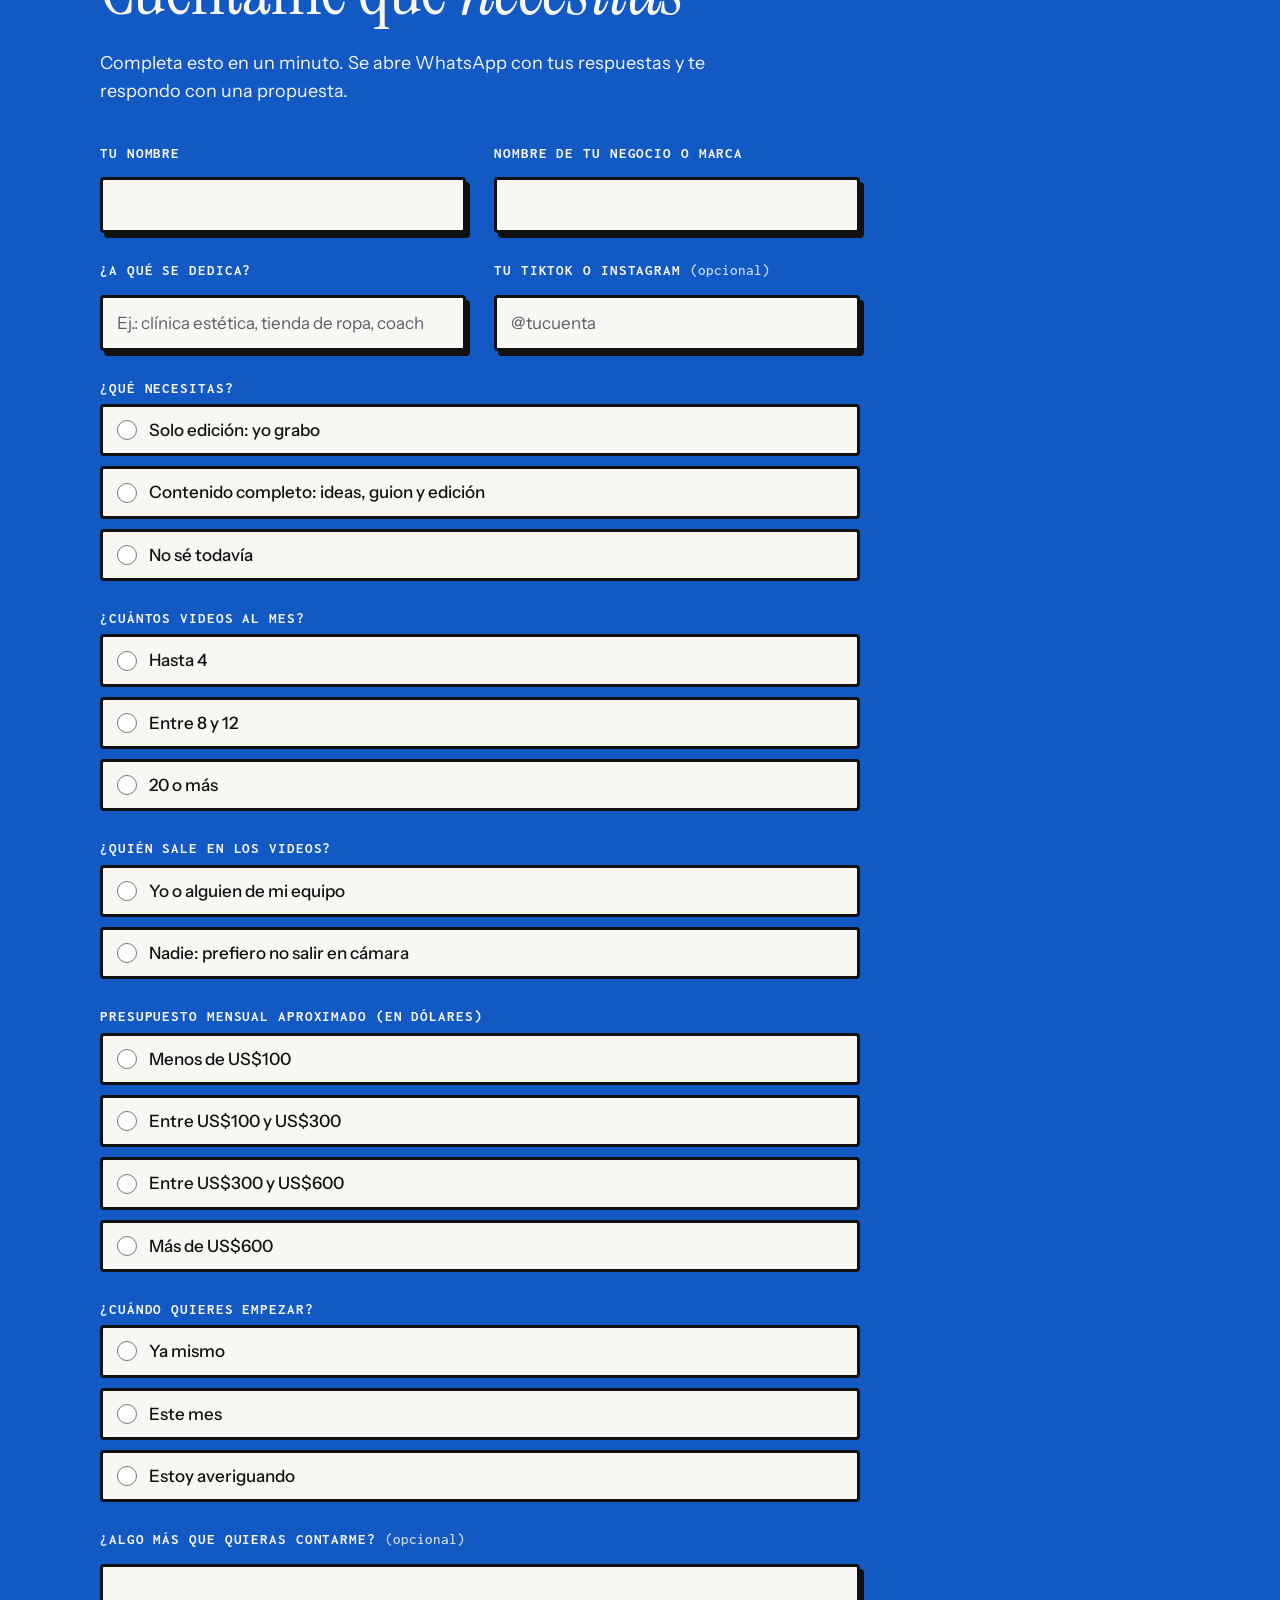
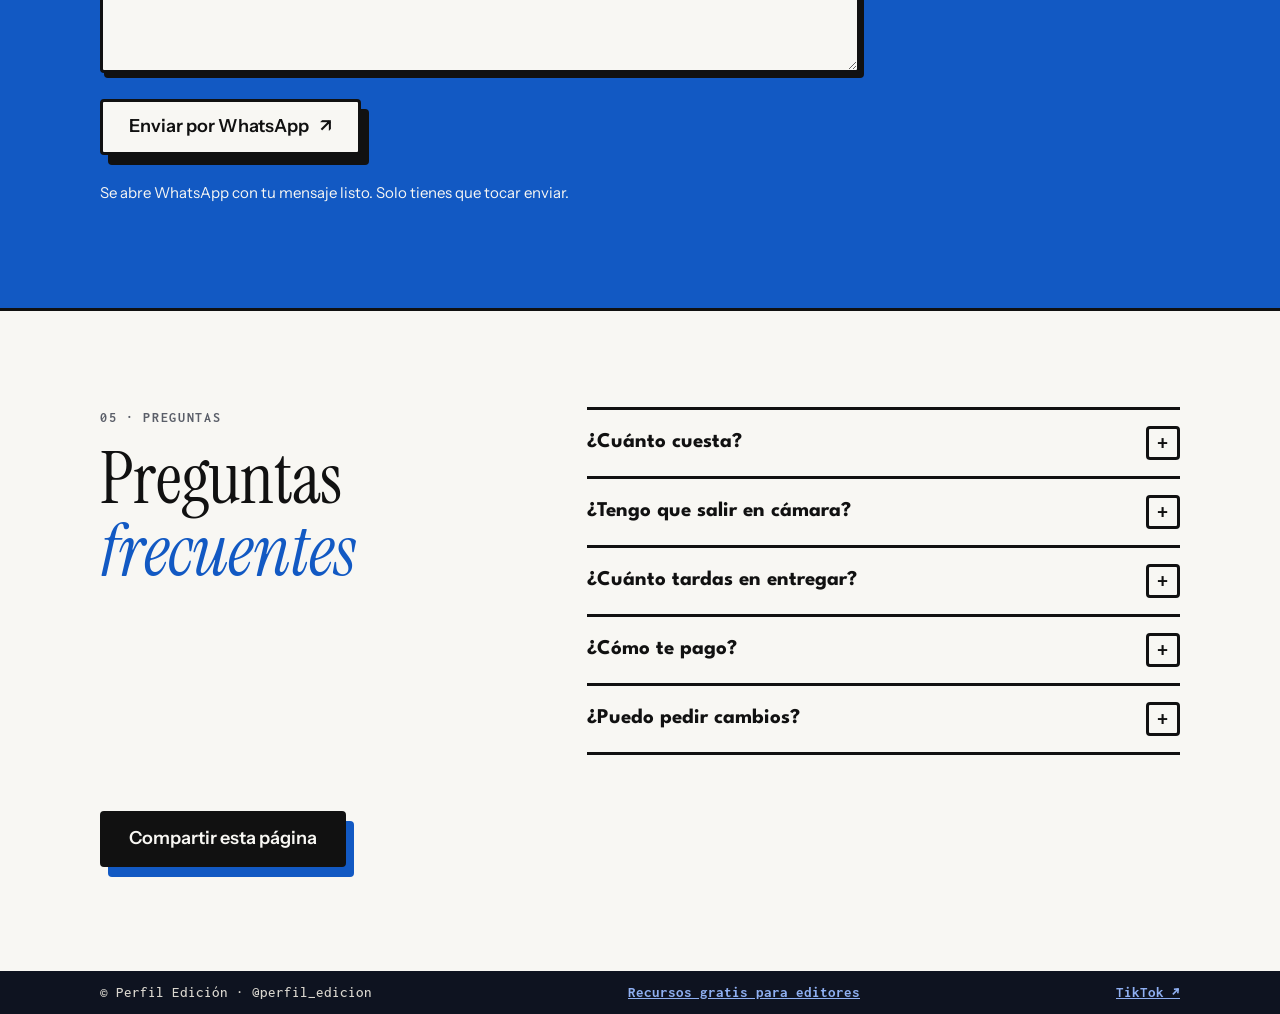
==== commit 5c9a8739: "Pestaña Portfolio: estilos Verde Monitor y Dos Mundos y más trabajos Co-Authored-By: Claude Sonnet 5" ====
--- a/index.html
+++ b/index.html
@@ -72,7 +72,7 @@
         <span class="logo__nombre">Perfil Edición</span>
       </a>
       <nav class="nav" aria-label="Secciones">
-        <a href="#trabajos">Trabajos</a>
+        <a href="portfolio.html">Portfolio</a>
         <a href="#servicios">Servicios</a>
         <a href="#contacto">Contacto</a>
         <!-- Los recursos para editores viven en su propia página (17/11/2026) -->
@@ -204,6 +204,7 @@
             <p class="trabajo__det">Narración con b-roll de cine</p>
           </li>
         </ul>
+        <p class="aparecer" style="margin-top:36px;text-align:center"><a class="boton boton--acento" href="portfolio.html">Ver el portfolio completo <span aria-hidden="true">→</span></a></p>
       </div>
     </section>
 
